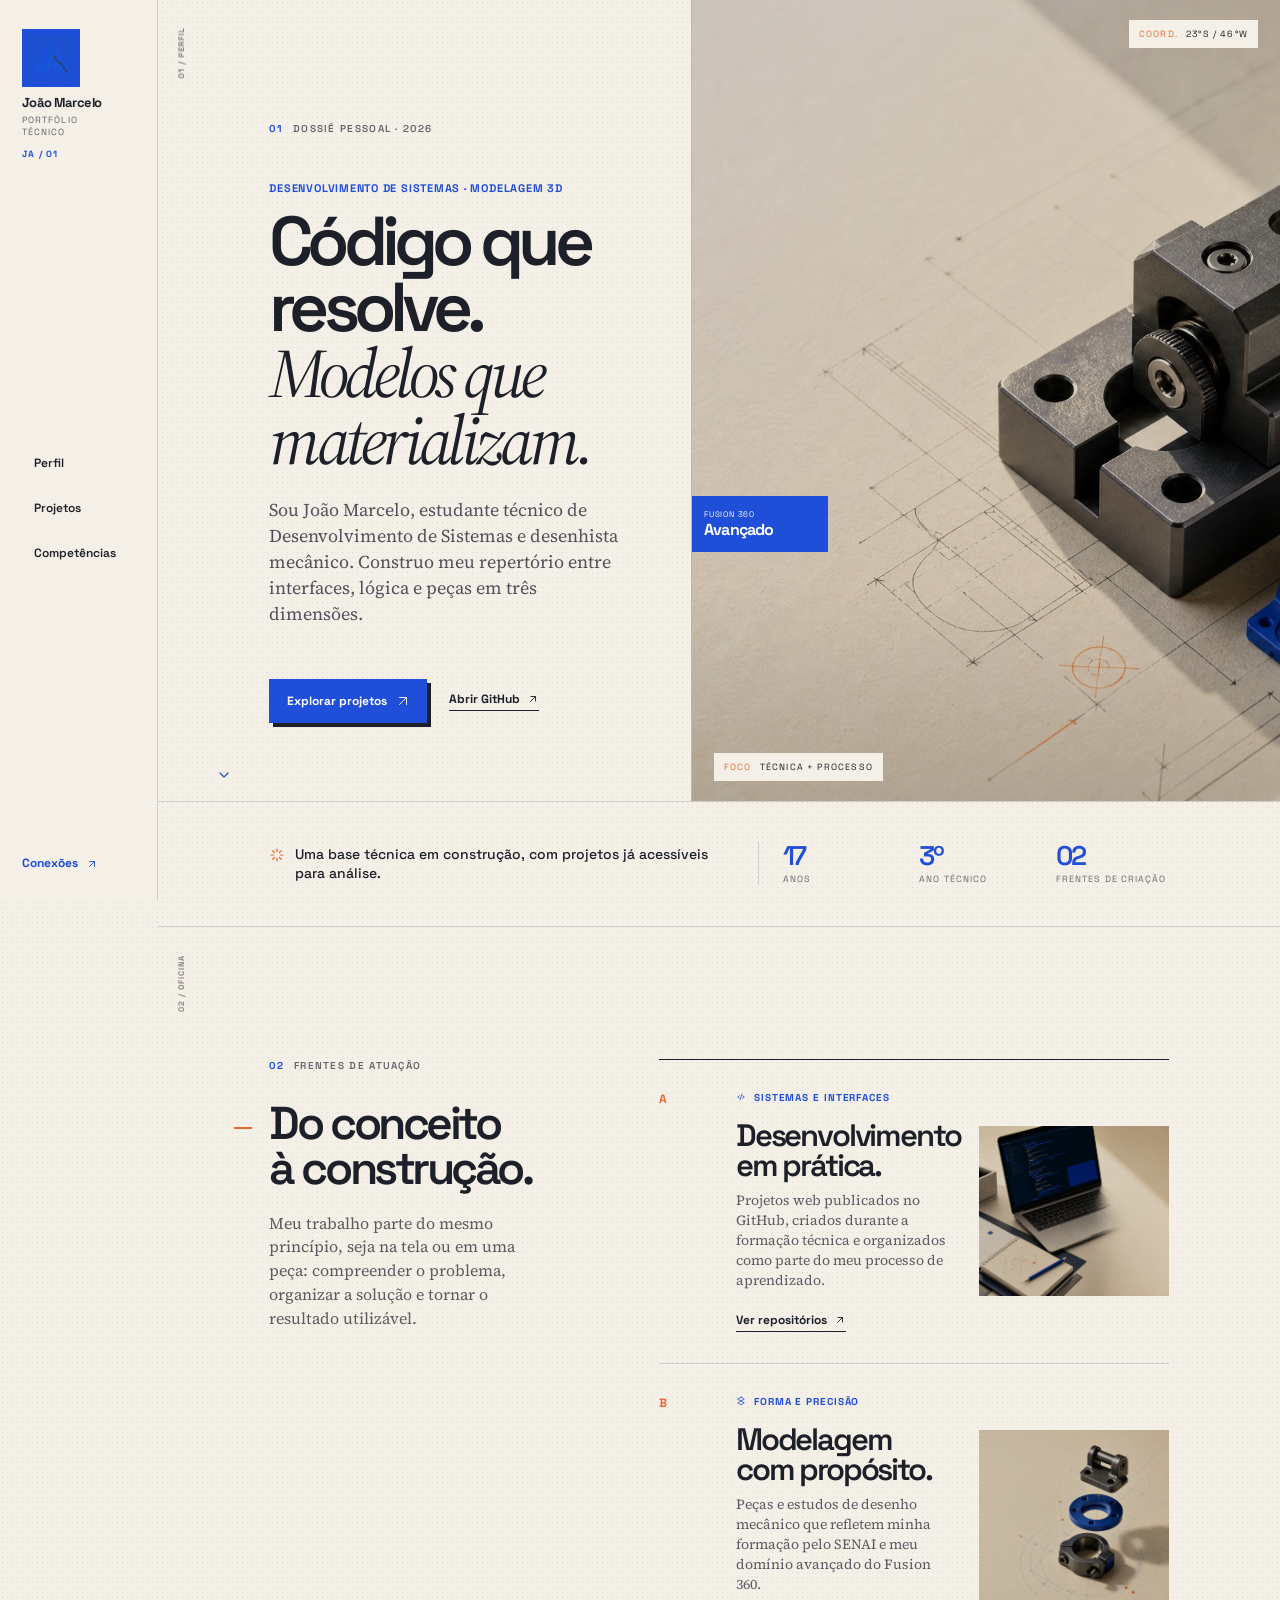
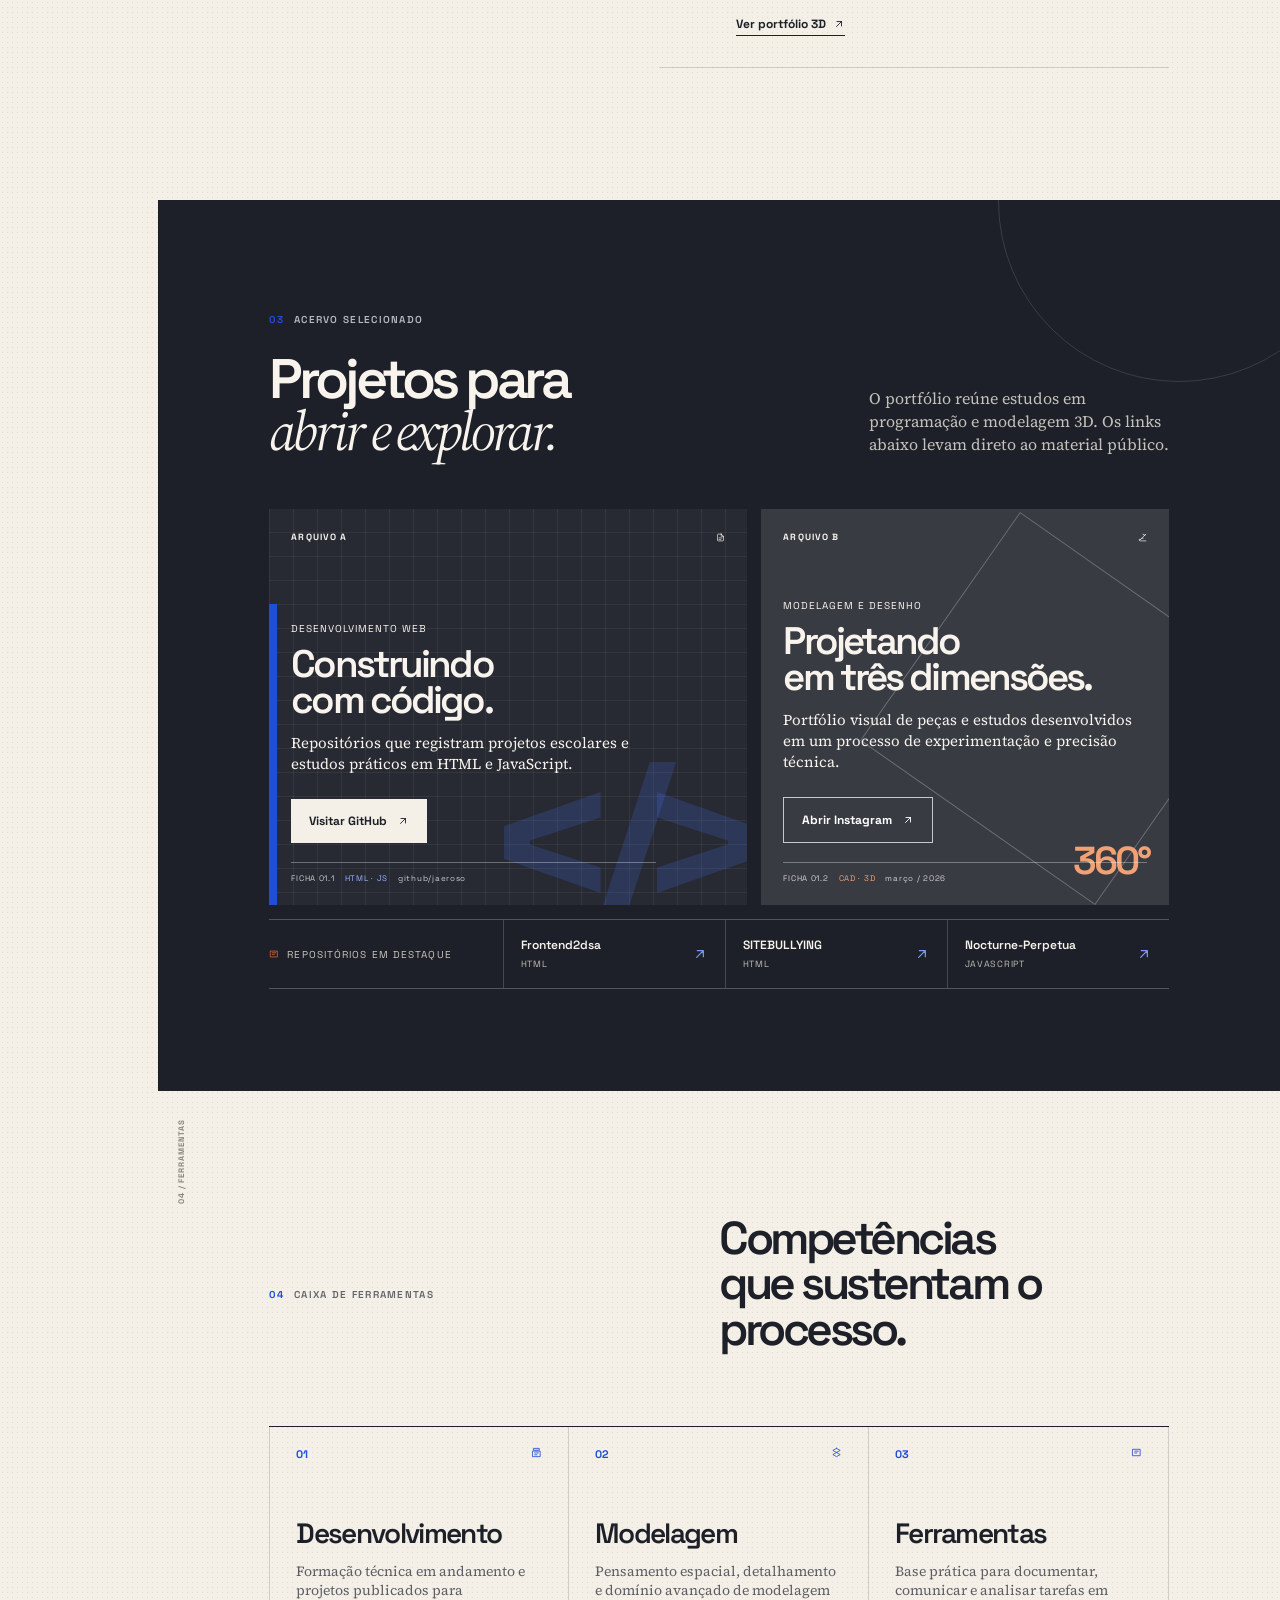
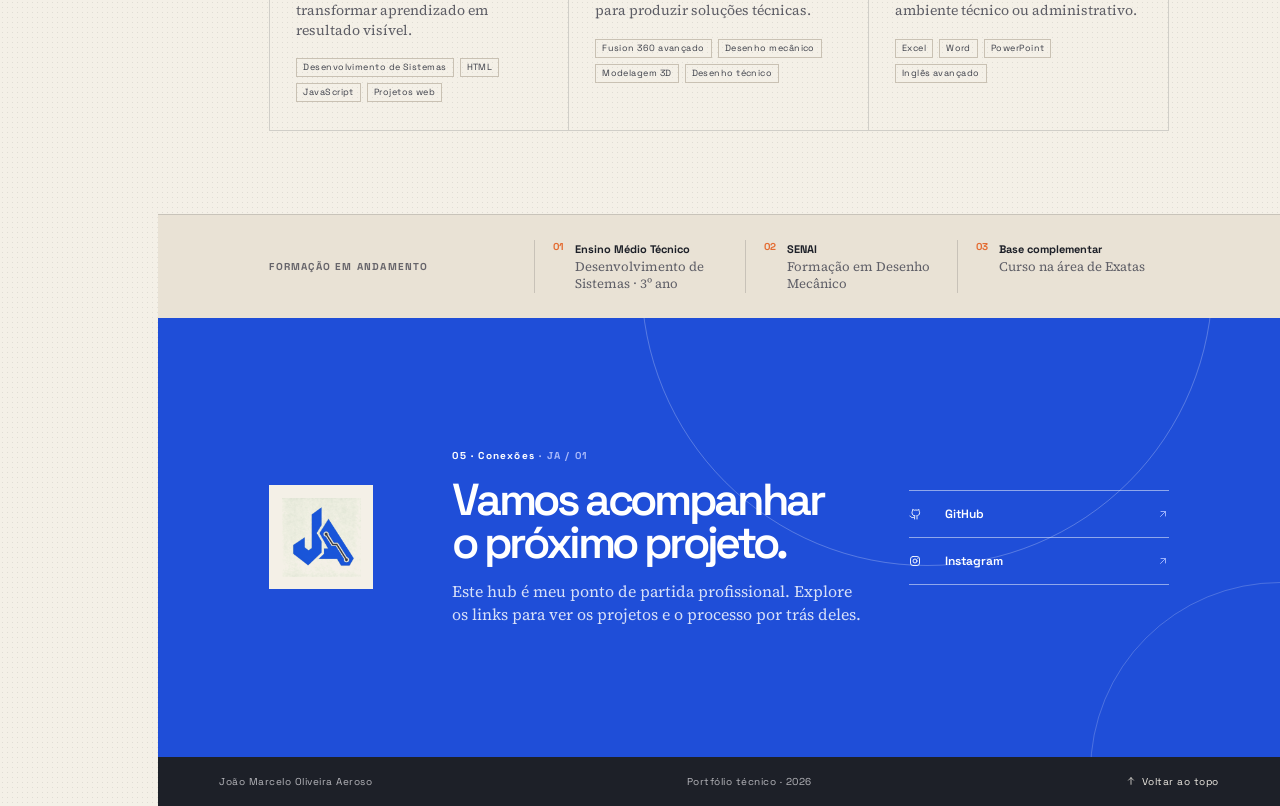
==== index.html @ e142dc4a "Add files via upload" ====
<!doctype html>
<html lang="pt-BR">
<head>
  <meta charset="UTF-8">
  <meta name="viewport" content="width=device-width, initial-scale=1.0">
  <meta name="description" content="Portfólio técnico de João Marcelo Oliveira Aeroso: Desenvolvimento de Sistemas, projetos web, modelagem 3D e desenho mecânico.">
  <link rel="icon" type="image/png" href="assets/joao-monogram.png">
  <link rel="stylesheet" href="styles.css">
  <title>João Marcelo | Portfólio Técnico</title>
</head>
<body>
<div class="portfolio-shell">
<header class="site-header">
  <a class="brand" href="#inicio" aria-label="Ir para o início">
    <span class="brand-mark-wrap"><img src="assets/joao-monogram.png" alt="Monograma geométrico JA" class="brand-mark"></span>
    <span class="brand-copy"><strong>João Marcelo</strong><small>Portfólio técnico</small></span>
    <i class="brand-code">JA / 01</i>
  </a>
  <nav class="main-nav" aria-label="Navegação principal">
    <a href="#perfil">Perfil</a><a href="#projetos">Projetos</a><a href="#competencias">Competências</a>
  </nav>
  <a class="header-link" href="#conexoes">Conexões <svg viewBox="0 0 24 24" aria-hidden="true"><path d="M7 7h10v10M17 7 7 17"/></svg></a>
</header>
<main>
<section class="hero" id="inicio" aria-labelledby="hero-title" data-sheet="01 / PERFIL">
  <div class="hero-copy">
    <div class="section-kicker"><span>01</span> Dossiê pessoal · 2026</div>
    <p class="eyebrow">Desenvolvimento de Sistemas · Modelagem 3D</p>
    <h1 id="hero-title">Código que resolve.<br><em>Modelos que materializam.</em></h1>
    <p class="hero-summary">Sou João Marcelo, estudante técnico de Desenvolvimento de Sistemas e desenhista mecânico. Construo meu repertório entre interfaces, lógica e peças em três dimensões.</p>
    <div class="hero-actions"><a class="button button-primary" href="#projetos">Explorar projetos <svg viewBox="0 0 24 24"><path d="M5 5h14v14M19 5 5 19"/></svg></a><a class="inline-link" href="https://github.com/jaeroso" target="_blank" rel="noreferrer">Abrir GitHub <svg viewBox="0 0 24 24"><path d="M7 17 17 7M8 7h9v9"/></svg></a></div>
  </div>
  <div class="hero-art" aria-label="Composição editorial de uma bancada de engenharia">
    <img src="assets/joao-hero-workbench.jpg" alt="Bancada com protótipos de engenharia e elementos de desenho técnico">
    <div class="art-meta art-meta-top"><span>Coord.</span> 23°S / 46°W</div><div class="art-meta art-meta-bottom"><span>foco</span> técnica + processo</div>
    <div class="hero-stamp"><span>FUSION 360</span><strong>Avançado</strong></div>
  </div>
  <a class="hero-scroll" href="#perfil" aria-label="Descer para o perfil"><svg viewBox="0 0 24 24"><path d="m6 9 6 6 6-6"/></svg></a>
</section>
<section class="status-strip" id="perfil" aria-label="Resumo de perfil">
  <div class="status-intro"><svg viewBox="0 0 24 24"><path d="M12 3v4m0 10v4M3 12h4m10 0h4M5.6 5.6l2.8 2.8m7.2 7.2 2.8 2.8m0-12.8-2.8 2.8m-7.2 7.2-2.8 2.8"/></svg><p>Uma base técnica em construção, com projetos já acessíveis para análise.</p></div>
  <dl class="status-stats"><div><dt>17</dt><dd>anos</dd></div><div><dt>3º</dt><dd>ano técnico</dd></div><div><dt>02</dt><dd>frentes de criação</dd></div></dl>
</section>
<section class="capabilities-section" aria-labelledby="capabilities-title" data-sheet="02 / OFICINA">
  <div class="section-aside"><div class="section-kicker"><span>02</span> Frentes de atuação</div><h2 id="capabilities-title">Do conceito<br>à construção.</h2><p>Meu trabalho parte do mesmo princípio, seja na tela ou em uma peça: compreender o problema, organizar a solução e tornar o resultado utilizável.</p></div>
  <div class="capability-list">
    <article class="capability-row capability-code"><div class="capability-index">A</div><div class="capability-copy"><span class="row-label"><svg viewBox="0 0 24 24"><path d="m8 9-4 3 4 3m8-6 4 3-4 3M14 5l-4 14"/></svg> Sistemas e interfaces</span><h3>Desenvolvimento<br>em prática.</h3><p>Projetos web publicados no GitHub, criados durante a formação técnica e organizados como parte do meu processo de aprendizado.</p><a class="inline-link" href="https://github.com/jaeroso" target="_blank" rel="noreferrer">Ver repositórios <svg viewBox="0 0 24 24"><path d="M7 17 17 7M8 7h9v9"/></svg></a></div><div class="capability-image image-code"><img src="assets/joao-code-editorial.jpg" alt="Notebook e notebook em uma mesa técnica representando desenvolvimento web"></div></article>
    <article class="capability-row capability-model"><div class="capability-index">B</div><div class="capability-copy"><span class="row-label"><svg viewBox="0 0 24 24"><path d="M12 3 20 7.5 12 12 4 7.5 12 3Zm0 9 8 4.5-8 4.5-8-4.5 8-4.5Z"/></svg> Forma e precisão</span><h3>Modelagem<br>com propósito.</h3><p>Peças e estudos de desenho mecânico que refletem minha formação pelo SENAI e meu domínio avançado do Fusion 360.</p><a class="inline-link" href="https://www.instagram.com/p/DWhuLLMDFs2/" target="_blank" rel="noreferrer">Ver portfólio 3D <svg viewBox="0 0 24 24"><path d="M7 17 17 7M8 7h9v9"/></svg></a></div><div class="capability-image image-model"><img src="assets/joao-modelagem-editorial.jpg" alt="Peças mecânicas em vista explodida sobre papel técnico"></div></article>
  </div>
</section>
<section class="project-section" id="projetos" aria-labelledby="projects-title" data-sheet="03 / ACERVO">
  <div class="project-heading"><div><div class="section-kicker inverse-kicker"><span>03</span> Acervo selecionado</div><h2 id="projects-title">Projetos para<br><em>abrir e explorar.</em></h2></div><p>O portfólio reúne estudos em programação e modelagem 3D. Os links abaixo levam direto ao material público.</p></div>
  <div class="project-feature-grid">
    <article class="featured-project featured-code"><div class="featured-topline"><span>ARQUIVO A</span><svg viewBox="0 0 24 24"><path d="M14 3H6a2 2 0 0 0-2 2v14a2 2 0 0 0 2 2h12a2 2 0 0 0 2-2V9l-6-6Zm0 0v6h6M8 13h8M8 17h5"/></svg></div><div class="featured-content"><p class="project-type">Desenvolvimento web</p><h3>Construindo<br>com código.</h3><p>Repositórios que registram projetos escolares e estudos práticos em HTML e JavaScript.</p><a class="button button-light" href="https://github.com/jaeroso" target="_blank" rel="noreferrer">Visitar GitHub <svg viewBox="0 0 24 24"><path d="M7 17 17 7M8 7h9v9"/></svg></a><div class="project-evidence"><span>FICHA 01.1</span><span>HTML · JS</span><span>github/jaeroso</span></div></div><div class="project-watermark">&lt;/&gt;</div></article>
    <article class="featured-project featured-model"><div class="featured-topline"><span>ARQUIVO B</span><svg viewBox="0 0 24 24"><path d="m3 21 18-18M7 21h14M3 17h4M10 14h4M17 7l-4-4M18 6l-3-3"/></svg></div><div class="featured-content"><p class="project-type">Modelagem e desenho</p><h3>Projetando<br>em três dimensões.</h3><p>Portfólio visual de peças e estudos desenvolvidos em um processo de experimentação e precisão técnica.</p><a class="button button-outline-light" href="https://www.instagram.com/p/DWhuLLMDFs2/" target="_blank" rel="noreferrer">Abrir Instagram <svg viewBox="0 0 24 24"><path d="M7 17 17 7M8 7h9v9"/></svg></a><div class="project-evidence"><span>FICHA 01.2</span><span>CAD · 3D</span><span>março / 2026</span></div></div><div class="model-corner-mark">360°</div></article>
  </div>
  <div class="repository-rack" aria-label="Repositórios em destaque"><div class="rack-title"><svg viewBox="0 0 24 24"><path d="M4 5h16v14H4zM8 9h8M8 13h5"/></svg><span>Repositórios em destaque</span></div>
    <a class="repository-link" href="https://github.com/jaeroso/Frontend2dsa" target="_blank" rel="noreferrer"><span>Frontend2dsa</span><small>HTML</small><svg viewBox="0 0 24 24"><path d="M7 17 17 7M8 7h9v9"/></svg></a>
    <a class="repository-link" href="https://github.com/jaeroso/SITEBULLYING" target="_blank" rel="noreferrer"><span>SITEBULLYING</span><small>HTML</small><svg viewBox="0 0 24 24"><path d="M7 17 17 7M8 7h9v9"/></svg></a>
    <a class="repository-link" href="https://github.com/jaeroso/Nocturne-Perpetua" target="_blank" rel="noreferrer"><span>Nocturne-Perpetua</span><small>JavaScript</small><svg viewBox="0 0 24 24"><path d="M7 17 17 7M8 7h9v9"/></svg></a>
  </div>
</section>
<section class="skills-section" id="competencias" aria-labelledby="skills-title" data-sheet="04 / FERRAMENTAS">
  <div class="skills-title-wrap"><div class="section-kicker"><span>04</span> Caixa de ferramentas</div><h2 id="skills-title">Competências<br>que sustentam o processo.</h2></div>
  <div class="skills-grid">
    <article class="skill-card"><div class="skill-card-top"><span>01</span><svg viewBox="0 0 24 24"><path d="M6 3h12v4H6zM4 9h16v12H4zM8 13h8M8 17h5"/></svg></div><h3>Desenvolvimento</h3><p>Formação técnica em andamento e projetos publicados para transformar aprendizado em resultado visível.</p><ul><li>Desenvolvimento de Sistemas</li><li>HTML</li><li>JavaScript</li><li>Projetos web</li></ul></article>
    <article class="skill-card"><div class="skill-card-top"><span>02</span><svg viewBox="0 0 24 24"><path d="M12 3 20 7.5 12 12 4 7.5 12 3Zm0 9 8 4.5-8 4.5-8-4.5 8-4.5Z"/></svg></div><h3>Modelagem</h3><p>Pensamento espacial, detalhamento e domínio avançado de modelagem para produzir soluções técnicas.</p><ul><li>Fusion 360 avançado</li><li>Desenho mecânico</li><li>Modelagem 3D</li><li>Desenho técnico</li></ul></article>
    <article class="skill-card"><div class="skill-card-top"><span>03</span><svg viewBox="0 0 24 24"><path d="M4 5h16v14H4zM8 9h8M8 13h5"/></svg></div><h3>Ferramentas</h3><p>Base prática para documentar, comunicar e analisar tarefas em ambiente técnico ou administrativo.</p><ul><li>Excel</li><li>Word</li><li>PowerPoint</li><li>Inglês avançado</li></ul></article>
  </div>
  <div class="formation-band"><div class="formation-label">Formação em andamento</div><div class="formation-item"><span>01</span><p><strong>Ensino Médio Técnico</strong><br>Desenvolvimento de Sistemas · 3º ano</p></div><div class="formation-item"><span>02</span><p><strong>SENAI</strong><br>Formação em Desenho Mecânico</p></div><div class="formation-item"><span>03</span><p><strong>Base complementar</strong><br>Curso na área de Exatas</p></div></div>
</section>
<section class="contact-section" id="conexoes" aria-labelledby="contact-title" data-sheet="05 / CONEXÕES">
  <div class="contact-mark"><img src="assets/joao-monogram.png" alt=""></div><div class="contact-copy"><p class="contact-kicker">05 · Conexões</p><h2 id="contact-title">Vamos acompanhar<br>o próximo projeto.</h2><p>Este hub é meu ponto de partida profissional. Explore os links para ver os projetos e o processo por trás deles.</p></div>
  <div class="contact-links"><a href="https://github.com/jaeroso" target="_blank" rel="noreferrer"><svg viewBox="0 0 24 24"><path d="M9 19c-5 1.5-5-2.5-7-3m14 6v-3.9a3.4 3.4 0 0 0-.9-2.6c3 0 6.1-1.5 6.1-6.2A4.8 4.8 0 0 0 20 6c.1-1.1.1-2.2-.1-3.2 0 0-1 0-3.3 1.6a11.4 11.4 0 0 0-6 0C8.3 2.8 7.3 2.8 7.3 2.8 7.1 3.8 7.1 4.9 7.2 6a4.8 4.8 0 0 0-1.2 3.3c0 4.7 3.1 6.2 6.1 6.2a3.4 3.4 0 0 0-.9 2.6V22"/></svg> GitHub <svg viewBox="0 0 24 24"><path d="M7 17 17 7M8 7h9v9"/></svg></a><a href="https://www.instagram.com/p/DWhuLLMDFs2/" target="_blank" rel="noreferrer"><svg viewBox="0 0 24 24"><rect x="3" y="3" width="18" height="18" rx="5"/><circle cx="12" cy="12" r="4"/><circle cx="17.5" cy="6.5" r="1" fill="currentColor" stroke="none"/></svg> Instagram <svg viewBox="0 0 24 24"><path d="M7 17 17 7M8 7h9v9"/></svg></a></div>
</section>
</main>
<footer class="site-footer"><span>João Marcelo Oliveira Aeroso</span><span>Portfólio técnico · 2026</span><a href="#inicio"><svg viewBox="0 0 24 24"><path d="M12 20V4m-6 6 6-6 6 6"/></svg> Voltar ao topo</a></footer>
</div>
<script src="script.js"></script>
</body>
</html>
---- styles.css ----
/**
 * Oficina Editorial — estilos globais do hub de João Marcelo.
 * Princípios: prancha editorial, papel quente, grafite e Azul de Projeto (#1F4ED8).
 */
@import url('https://fonts.googleapis.com/css2?family=Source+Serif+4:opsz,wght@8..60,400;8..60,500;8..60,600&family=Space+Grotesk:wght@400;500;600;700&display=swap');



:root {
  --ink: #1d2028;
  --paper: #f4f0e7;
  --paper-deep: #e9e2d5;
  --blue: #1f4ed8;
  --blue-dark: #14349a;
  --orange: #e46b31;
  --line: rgba(29, 32, 40, 0.16);
  --radius: 0;
  --ease-out: cubic-bezier(0.23, 1, 0.32, 1);
}

* { box-sizing: border-box; }
html { scroll-behavior: smooth; }
body {
  margin: 0;
  background-color: var(--paper);
  background-image: radial-gradient(rgba(29,32,40,.095) .65px, transparent .65px);
  background-size: 5px 5px;
  color: var(--ink);
  font-family: "Source Serif 4", Georgia, serif;
}
a { color: inherit; text-decoration: none; }
button, a { -webkit-tap-highlight-color: transparent; }

.portfolio-shell { overflow: hidden; }
.site-header {
  height: 86px; display: grid; grid-template-columns: 1fr auto 1fr; align-items: center;
  padding: 0 4.8vw; border-bottom: 1px solid var(--line); position: relative; z-index: 10;
  background: rgba(244, 240, 231, .91); backdrop-filter: blur(12px);
}
.brand, .main-nav, .header-link, .section-kicker, .eyebrow, .button, .inline-link, .status-strip, .row-label, .project-type, .featured-topline, .rack-title, .repository-link, .skill-card, .formation-label, .formation-item, .contact-kicker, .site-footer { font-family: "Space Grotesk", sans-serif; }
.brand { display: inline-flex; align-items: center; width: fit-content; gap: 11px; }
.brand-mark-wrap { height: 43px; width: 43px; display: grid; place-items: center; overflow: hidden; background: var(--blue); }
.brand-mark { width: 35px; height: 35px; object-fit: contain; }
.brand-copy { display: flex; flex-direction: column; line-height: 1.05; }
.brand-copy strong { font-size: 13px; letter-spacing: -.04em; }
.brand-copy small { font-size: 9px; margin-top: 4px; color: #61616a; text-transform: uppercase; letter-spacing: .12em; }
.brand-code { display: none; }
.main-nav { display: flex; gap: 28px; align-items: center; font-size: 12px; font-weight: 600; }
.main-nav a { position: relative; padding: 6px 0; }
.main-nav a::after { content: ""; position: absolute; height: 2px; width: 0; left: 0; bottom: 0; background: var(--blue); transition: width .2s var(--ease-out); }
.main-nav a:hover::after, .main-nav a:focus-visible::after { width: 100%; }
.header-link { justify-self: end; color: var(--blue); font-size: 12px; font-weight: 700; display: flex; gap: 8px; align-items: center; }

.hero { display: grid; grid-template-columns: minmax(0, .95fr) minmax(430px, 1.05fr); min-height: 690px; position: relative; border-bottom: 1px solid var(--line); }
.hero-copy { padding: clamp(64px, 9.5vw, 148px) 5vw 78px 8.7vw; display: flex; flex-direction: column; align-items: flex-start; }
.section-kicker { color: #64636a; font-size: 10px; letter-spacing: .13em; font-weight: 600; text-transform: uppercase; display: flex; gap: 10px; align-items: center; }
.section-kicker span { color: var(--blue); font-weight: 700; }
.eyebrow { margin: 46px 0 13px; color: var(--blue); font-size: 11px; font-weight: 700; letter-spacing: .07em; text-transform: uppercase; }
h1, h2, h3, p { margin-top: 0; }
.hero h1 { max-width: 690px; margin-bottom: 24px; color: var(--ink); font-family: "Space Grotesk", sans-serif; font-size: clamp(45px, 5.4vw, 84px); letter-spacing: -.085em; line-height: .96; font-weight: 600; }
.hero h1 em, .project-heading h2 em { font-family: "Source Serif 4", serif; font-weight: 400; letter-spacing: -.07em; }
.hero-summary { max-width: 480px; font-size: 18px; line-height: 1.45; color: #50515a; }
.hero-actions { display: flex; gap: 22px; align-items: center; margin-top: 33px; }
.button { display: inline-flex; align-items: center; justify-content: center; gap: 10px; padding: 14px 18px; font-size: 12px; font-weight: 700; transition: transform .18s var(--ease-out), background-color .18s var(--ease-out), color .18s var(--ease-out); }
.button:hover { transform: translate(3px, -3px); }
.button:active { transform: scale(.97); }
.button-primary { background: var(--blue); color: white; box-shadow: 4px 4px 0 var(--ink); }
.button-primary:hover { background: var(--blue-dark); }
.inline-link { font-size: 12px; font-weight: 700; color: var(--ink); display: inline-flex; gap: 7px; align-items: center; border-bottom: 1px solid var(--ink); padding-bottom: 3px; transition: color .18s var(--ease-out), border-color .18s var(--ease-out); }
.inline-link:hover { color: var(--blue); border-color: var(--blue); }
.hero-art { min-height: 100%; overflow: hidden; border-left: 1px solid var(--line); position: relative; background: #dbd4c8; }
.hero-art img { height: 100%; width: 100%; display: block; object-fit: cover; object-position: 57% center; mix-blend-mode: multiply; }
.hero-art::after { content: ""; position: absolute; inset: 0; background: linear-gradient(130deg, rgba(31,78,216,.06), transparent 53%), linear-gradient(0deg, rgba(29,32,40,.16), transparent 27%); pointer-events: none; }
.art-meta { position: absolute; z-index: 1; font-family: "Space Grotesk", sans-serif; font-size: 9px; letter-spacing: .13em; text-transform: uppercase; background: var(--paper); padding: 8px 10px; }
.art-meta span { color: var(--orange); margin-right: 5px; }.art-meta-top { top: 20px; right: 22px; }.art-meta-bottom { bottom: 20px; left: 22px; }
.hero-stamp { position: absolute; z-index: 2; left: -1px; top: 62%; width: 137px; padding: 13px 13px 12px; background: var(--blue); color: white; font-family: "Space Grotesk", sans-serif; }
.hero-stamp span { font-size: 8px; letter-spacing: .1em; display: block; }.hero-stamp strong { font-size: 16px; letter-spacing: -.05em; }
.hero-scroll { position: absolute; bottom: 18px; left: 4.5vw; display: grid; place-items: center; color: var(--blue); }

.status-strip { min-height: 125px; padding: 0 8.7vw; display: grid; grid-template-columns: 1.1fr 1fr; gap: 36px; align-items: center; border-bottom: 1px solid var(--line); }
.status-intro { display: flex; max-width: 540px; gap: 10px; align-items: flex-start; color: var(--ink); }.status-intro svg { color: var(--orange); flex: 0 0 auto; margin-top: 2px; }.status-intro p { margin: 0; font-size: 14px; line-height: 1.35; font-weight: 500; }
.status-stats { display: grid; grid-template-columns: repeat(3, 1fr); border-left: 1px solid var(--line); }.status-stats div { padding-left: 24px; }.status-stats dt { font-family: "Space Grotesk", sans-serif; color: var(--blue); font-size: 27px; line-height: 1; letter-spacing: -.08em; font-weight: 600; }.status-stats dd { color: #6a6870; margin: 4px 0 0; text-transform: uppercase; font-size: 9px; letter-spacing: .12em; }

.capabilities-section { padding: 132px 8.7vw; display: grid; grid-template-columns: minmax(240px, .7fr) minmax(0, 1.3fr); gap: clamp(48px, 9vw, 150px); }
.section-aside { position: relative; }.section-aside::before { content: ""; position: absolute; top: 68px; left: -35px; width: 18px; height: 2px; background: var(--orange); }.section-aside h2, .skills-title-wrap h2 { font-family: "Space Grotesk", sans-serif; font-size: clamp(37px, 3.6vw, 57px); font-weight: 600; line-height: .98; letter-spacing: -.075em; margin: 29px 0 21px; }.section-aside > p { max-width: 295px; line-height: 1.48; font-size: 16px; color: #5c5b61; }
.capability-list { border-top: 1px solid var(--ink); }.capability-row { display: grid; grid-template-columns: 55px minmax(210px, 1fr) minmax(190px, .78fr); gap: 22px; align-items: center; padding: 31px 0; border-bottom: 1px solid var(--line); position: relative; }.capability-row::before { content: ""; width: 0; height: 100%; background: rgba(31,78,216,.045); position: absolute; inset: 0 auto 0 0; transition: width .35s var(--ease-out); }.capability-row:hover::before { width: 100%; }.capability-row > * { position: relative; }.capability-index { align-self: start; color: var(--orange); font-family: "Space Grotesk", sans-serif; font-size: 12px; font-weight: 700; }.row-label { color: var(--blue); font-size: 10px; text-transform: uppercase; letter-spacing: .09em; display: flex; align-items: center; gap: 8px; font-weight: 700; }.capability-copy h3 { margin: 16px 0 11px; font-family: "Space Grotesk", sans-serif; font-size: 31px; font-weight: 600; line-height: .98; letter-spacing: -.07em; }.capability-copy p { max-width: 345px; margin-bottom: 16px; color: #5b5b63; font-size: 14px; line-height: 1.42; }.capability-image { height: 170px; overflow: hidden; background: #dad3c5; }.capability-image img { width: 100%; height: 100%; object-fit: cover; transition: transform .5s var(--ease-out); mix-blend-mode: multiply; }.capability-row:hover .capability-image img { transform: scale(1.05); }.image-code img { object-position: left center; }.image-model img { object-position: center; }

.project-section { background: var(--ink); color: #f8f4ed; padding: 113px 8.7vw 102px; position: relative; }.project-section::before { content: ""; position: absolute; width: 360px; height: 360px; top: -180px; right: -80px; border: 1px solid rgba(255,255,255,.13); border-radius: 50%; }.project-heading { display: grid; grid-template-columns: 1fr 300px; gap: 30px; align-items: end; margin-bottom: 53px; position: relative; }.inverse-kicker { color: #b8bac1; }.project-heading h2 { font-family: "Space Grotesk", sans-serif; font-weight: 600; font-size: clamp(40px, 4.35vw, 68px); line-height: .93; letter-spacing: -.08em; margin: 27px 0 0; }.project-heading > p { margin: 0; color: #c4c1bb; line-height: 1.45; font-size: 16px; }
.project-feature-grid { display: grid; grid-template-columns: 1.08fr .92fr; gap: 14px; }.featured-project { min-height: 396px; position: relative; padding: 22px; overflow: hidden; display: flex; flex-direction: column; justify-content: space-between; }.featured-code { background: var(--blue); }.featured-model { background: #393b43; }.featured-topline { display: flex; justify-content: space-between; align-items: center; font-size: 9px; letter-spacing: .12em; font-weight: 700; }.featured-content { position: relative; z-index: 2; max-width: 365px; }.project-type { font-family: "Space Grotesk", sans-serif; font-size: 10px; letter-spacing: .1em; text-transform: uppercase; margin-bottom: 11px; }.featured-content h3 { font-family: "Space Grotesk", sans-serif; font-size: clamp(34px, 3vw, 49px); line-height: .93; font-weight: 600; letter-spacing: -.075em; margin-bottom: 15px; }.featured-content > p:not(.project-type) { max-width: 350px; font-size: 15px; line-height: 1.4; margin-bottom: 25px; }.button-light { background: var(--paper); color: var(--ink); }.button-outline-light { color: white; border: 1px solid rgba(255,255,255,.72); }.button-outline-light:hover { background: white; color: var(--ink); }.project-watermark { position: absolute; right: 10px; bottom: -54px; font-family: "Space Grotesk", sans-serif; font-weight: 600; font-size: 230px; letter-spacing: -.17em; color: rgba(255,255,255,.12); line-height: 1; }.featured-model::after { content: ""; position: absolute; right: -8%; top: 15%; width: 70%; height: 70%; border: 1px solid rgba(255,255,255,.25); transform: rotate(35deg); }.model-corner-mark { z-index: 1; position: absolute; right: 20px; bottom: 20px; color: #f2a174; font-family: "Space Grotesk", sans-serif; font-weight: 600; font-size: 39px; letter-spacing: -.08em; }
.repository-rack { margin-top: 14px; display: grid; grid-template-columns: 1.05fr repeat(3, 1fr); border-top: 1px solid rgba(255,255,255,.23); border-bottom: 1px solid rgba(255,255,255,.23); }.rack-title { padding: 20px 18px 20px 0; display: flex; gap: 8px; align-items: center; color: #cac6bd; font-size: 10px; letter-spacing: .11em; text-transform: uppercase; }.rack-title svg { color: var(--orange); }.repository-link { min-height: 68px; display: grid; grid-template-columns: 1fr auto; grid-template-rows: auto auto; gap: 3px 7px; padding: 17px; border-left: 1px solid rgba(255,255,255,.18); transition: background .2s var(--ease-out); }.repository-link:hover { background: rgba(255,255,255,.07); }.repository-link span { font-size: 12px; font-weight: 600; }.repository-link small { color: #bebbb4; font-size: 9px; letter-spacing: .08em; text-transform: uppercase; }.repository-link svg { grid-column: 2; grid-row: 1 / span 2; align-self: center; color: #7f9af0; }

.skills-section { padding: 125px 8.7vw 0; }.skills-title-wrap { display: grid; grid-template-columns: 1fr 1fr; }.skills-title-wrap h2 { grid-column: 2; margin-top: 0; }.skills-grid { margin-top: 53px; display: grid; grid-template-columns: repeat(3, 1fr); border-top: 1px solid var(--ink); }.skill-card { min-height: 303px; padding: 20px 26px 28px; border-right: 1px solid var(--line); border-bottom: 1px solid var(--line); }.skill-card:first-child { border-left: 1px solid var(--line); }.skill-card-top { display: flex; justify-content: space-between; color: var(--blue); font-size: 11px; font-weight: 700; }.skill-card h3 { font-family: "Space Grotesk", sans-serif; letter-spacing: -.06em; font-weight: 600; font-size: 28px; margin: 54px 0 11px; }.skill-card p { font-family: "Source Serif 4", serif; color: #5d5d65; font-size: 14px; line-height: 1.4; margin-bottom: 18px; }.skill-card ul { padding: 0; margin: 0; list-style: none; display: flex; gap: 6px; flex-wrap: wrap; }.skill-card li { border: 1px solid #c9c1b3; padding: 4px 6px; font-size: 9px; line-height: 1; letter-spacing: .05em; color: #3c3f49; }
.formation-band { margin: 83px -8.7vw 0; padding: 25px 8.7vw; display: grid; grid-template-columns: 1.25fr repeat(3, 1fr); background: var(--paper-deep); border-top: 1px solid var(--line); }.formation-label { align-self: center; color: #66646a; font-size: 10px; letter-spacing: .12em; text-transform: uppercase; font-weight: 700; }.formation-item { display: flex; gap: 11px; padding: 0 18px; border-left: 1px solid var(--line); }.formation-item span { color: var(--orange); font-size: 10px; font-weight: 700; }.formation-item p { margin: 0; color: #606068; font-family: "Source Serif 4", serif; font-size: 13px; line-height: 1.35; }.formation-item strong { color: var(--ink); font-family: "Space Grotesk", sans-serif; font-size: 11px; }

.contact-section { min-height: 439px; padding: 86px 8.7vw; background: var(--blue); color: white; display: grid; grid-template-columns: 142px 1fr 260px; gap: 41px; align-items: center; position: relative; overflow: hidden; }.contact-section::before { content: ""; position: absolute; height: 570px; width: 570px; top: -324px; right: 6%; border: 1px solid rgba(255,255,255,.25); border-radius: 50%; }.contact-section::after { content: ""; position: absolute; height: 378px; width: 378px; right: -190px; bottom: -205px; border: 1px solid rgba(255,255,255,.2); border-radius: 50%; }.contact-mark { height: 104px; width: 104px; background: var(--paper); display: grid; place-items: center; position: relative; z-index: 1; }.contact-mark img { height: 79px; width: 79px; object-fit: contain; }.contact-copy, .contact-links { position: relative; z-index: 1; }.contact-kicker { font-family: "Space Grotesk", sans-serif; margin-bottom: 17px; font-size: 10px; font-weight: 700; letter-spacing: .12em; }.contact-copy h2 { margin-bottom: 16px; font-family: "Space Grotesk", sans-serif; font-size: clamp(34px, 3.5vw, 52px); font-weight: 600; letter-spacing: -.075em; line-height: .95; }.contact-copy > p:last-child { max-width: 490px; margin-bottom: 0; color: rgba(255,255,255,.82); font-size: 16px; line-height: 1.42; }.contact-links { display: flex; flex-direction: column; border-top: 1px solid rgba(255,255,255,.5); }.contact-links a { padding: 15px 0; border-bottom: 1px solid rgba(255,255,255,.5); display: grid; grid-template-columns: 28px 1fr auto; align-items: center; gap: 8px; font-family: "Space Grotesk", sans-serif; font-size: 12px; font-weight: 600; transition: transform .2s var(--ease-out); }.contact-links a:hover { transform: translateX(5px); }.contact-links a svg:last-child { color: #a9bbff; }
.site-footer { padding: 18px 4.8vw; background: var(--ink); color: #b7b7bc; display: flex; justify-content: space-between; font-size: 10px; letter-spacing: .05em; }.site-footer a { display: flex; align-items: center; gap: 6px; color: #f2eee6; }

/* Fichas de arquivo: o azul é tinta de referência, não uma superfície dominante. */
.featured-code { background: #272a32; background-image: linear-gradient(90deg, rgba(255,255,255,.055) 1px, transparent 1px), linear-gradient(0deg, rgba(255,255,255,.055) 1px, transparent 1px); background-size: 24px 24px; }
.featured-code::before { content: ""; position: absolute; width: 8px; height: 76%; left: 0; bottom: 0; background: var(--blue); }
.project-evidence { display: flex; gap: 10px; flex-wrap: wrap; margin-top: 19px; padding-top: 10px; border-top: 1px solid rgba(255,255,255,.32); font-family: "Space Grotesk", sans-serif; font-size: 8px; letter-spacing: .09em; color: rgba(255,255,255,.77); }
.featured-code .project-evidence span:nth-child(2) { color: #98b4ff; }.featured-model .project-evidence span:nth-child(2) { color: #f1a174; }
.project-watermark { color: rgba(73,119,255,.19); }

@media (prefers-reduced-motion: no-preference) {
  .hero-copy, .hero-art, .status-strip, .capabilities-section, .project-section, .skills-section, .contact-section { animation: reveal .68s var(--ease-out) both; }
  .hero-art { animation-delay: .08s; }.status-strip { animation-delay: .13s; }
  @keyframes reveal { from { opacity: 0; transform: translateY(16px); } to { opacity: 1; transform: translateY(0); } }
}

@media (max-width: 940px) {
  .site-header { padding: 0 5vw; }.main-nav { gap: 17px; }.hero { grid-template-columns: 1fr; }.hero-copy { padding: 79px 9vw 55px; }.hero-art { min-height: 440px; border-left: none; border-top: 1px solid var(--line); }.hero-art img { max-height: 510px; object-position: 65% center; }.hero-stamp { left: 0; top: auto; bottom: 47px; }.hero-scroll { display: none; }.status-strip { padding: 26px 9vw; grid-template-columns: 1fr; }.status-stats { border-left: none; border-top: 1px solid var(--line); padding-top: 20px; }.status-stats div { padding-left: 0; }.capabilities-section { padding: 95px 9vw; grid-template-columns: 1fr; gap: 49px; }.section-aside > p { max-width: 520px; }.project-section, .skills-section { padding-left: 9vw; padding-right: 9vw; }.formation-band { margin-left: -9vw; margin-right: -9vw; padding-left: 9vw; padding-right: 9vw; grid-template-columns: 1fr 1fr; gap: 25px 0; }.formation-label { grid-column: 1 / -1; }.contact-section { padding: 69px 9vw; grid-template-columns: 100px 1fr; }.contact-links { grid-column: 2; }.site-footer { padding: 18px 5vw; }
}
@media (max-width: 660px) {
  .site-header { height: 72px; grid-template-columns: 1fr auto; }.main-nav { display: none; }.brand-mark-wrap { width: 38px; height: 38px; }.brand-mark { height: 31px; width: 31px; }.header-link { font-size: 11px; }.hero { min-height: auto; }.hero-copy { padding: 59px 7vw 48px; }.eyebrow { margin-top: 35px; }.hero h1 { font-size: clamp(43px, 13vw, 62px); }.hero-summary { font-size: 16px; }.hero-actions { flex-wrap: wrap; gap: 20px; margin-top: 25px; }.hero-art { min-height: 310px; }.art-meta-top { top: 13px; right: 13px; }.art-meta-bottom { bottom: 13px; left: 13px; }.status-strip { padding: 23px 7vw; }.status-stats { gap: 10px; }.status-stats dt { font-size: 23px; }.capabilities-section { padding: 79px 7vw; }.section-aside::before { left: 0; top: 72px; }.capability-row { grid-template-columns: 27px 1fr; gap: 14px; padding: 27px 0; }.capability-image { grid-column: 2; height: 190px; }.capability-copy h3 { font-size: 28px; }.project-section { padding: 76px 7vw; }.project-heading { grid-template-columns: 1fr; margin-bottom: 34px; }.project-heading > p { max-width: 390px; }.project-feature-grid { grid-template-columns: 1fr; }.featured-project { min-height: 340px; }.repository-rack { grid-template-columns: 1fr; }.rack-title { padding: 16px 0; }.repository-link { border-left: none; border-top: 1px solid rgba(255,255,255,.18); }.skills-section { padding: 78px 7vw 0; }.skills-title-wrap { grid-template-columns: 1fr; }.skills-title-wrap h2 { grid-column: 1; margin-top: 28px; }.skills-grid { grid-template-columns: 1fr; margin-top: 33px; }.skill-card, .skill-card:first-child { min-height: auto; padding: 19px 19px 25px; border-left: 1px solid var(--line); }.skill-card h3 { margin-top: 28px; }.formation-band { margin-left: -7vw; margin-right: -7vw; padding: 25px 7vw; grid-template-columns: 1fr; gap: 20px; }.formation-item { padding: 0; border-left: none; }.contact-section { padding: 68px 7vw; grid-template-columns: 1fr; gap: 28px; }.contact-mark { width: 77px; height: 77px; }.contact-mark img { width: 59px; height: 59px; }.contact-links { grid-column: 1; }.site-footer { padding: 16px 7vw; display: grid; gap: 8px; }.site-footer span:nth-child(2) { display: none; }
}

@media (min-width: 1101px) {
  .portfolio-shell { padding-left: 158px; }
  .site-header { position: fixed; inset: 0 auto 0 0; width: 158px; height: 100vh; padding: 29px 22px; grid-template-columns: 1fr; grid-template-rows: auto 1fr auto; align-items: start; border-right: 1px solid var(--line); border-bottom: none; }
  .brand { align-items: flex-start; flex-direction: column; gap: 9px; }
  .brand-mark-wrap { width: 58px; height: 58px; }.brand-mark { width: 47px; height: 47px; }
  .brand-copy { gap: 0; }.brand-copy strong { font-size: 13px; }.brand-copy small { max-width: 90px; line-height: 1.35; }
  .brand-code { display: block; margin: 1px 0 0; color: var(--blue); font-family: "Space Grotesk", sans-serif; font-size: 9px; font-style: normal; font-weight: 700; letter-spacing: .13em; }
  .main-nav { align-self: center; justify-self: start; flex-direction: column; align-items: flex-start; gap: 17px; }.main-nav a { padding-left: 12px; }.main-nav a::after { width: 3px; height: 0; left: 0; top: 5px; bottom: auto; }.main-nav a:hover::after, .main-nav a:focus-visible::after { width: 3px; height: 14px; }
  .header-link { justify-self: start; align-self: end; line-height: 1.25; max-width: 80px; }
  section[data-sheet] { position: relative; }
  .hero::before, .capabilities-section::after, .skills-section::before { content: attr(data-sheet); position: absolute; left: 18px; top: 28px; color: #7a787b; font-family: "Space Grotesk", sans-serif; font-size: 8px; font-weight: 700; letter-spacing: .12em; writing-mode: vertical-rl; transform: rotate(180deg); }
  .hero::before { z-index: 3; }.capabilities-section::after, .skills-section::before { color: #88847d; }
  .project-heading::after { content: attr(data-sheet); position: absolute; right: -42px; top: 0; color: rgba(255,255,255,.43); font-family: "Space Grotesk", sans-serif; font-size: 8px; font-weight: 700; letter-spacing: .12em; writing-mode: vertical-rl; transform: rotate(180deg); }
  .contact-section .contact-kicker::after { content: " · JA / 01"; color: #aabafa; }
}

svg { width: 1em; height: 1em; fill: none; stroke: currentColor; stroke-width: 1.8; stroke-linecap: round; stroke-linejoin: round; flex: 0 0 auto; }
.main-nav a.is-active { color: var(--blue); }
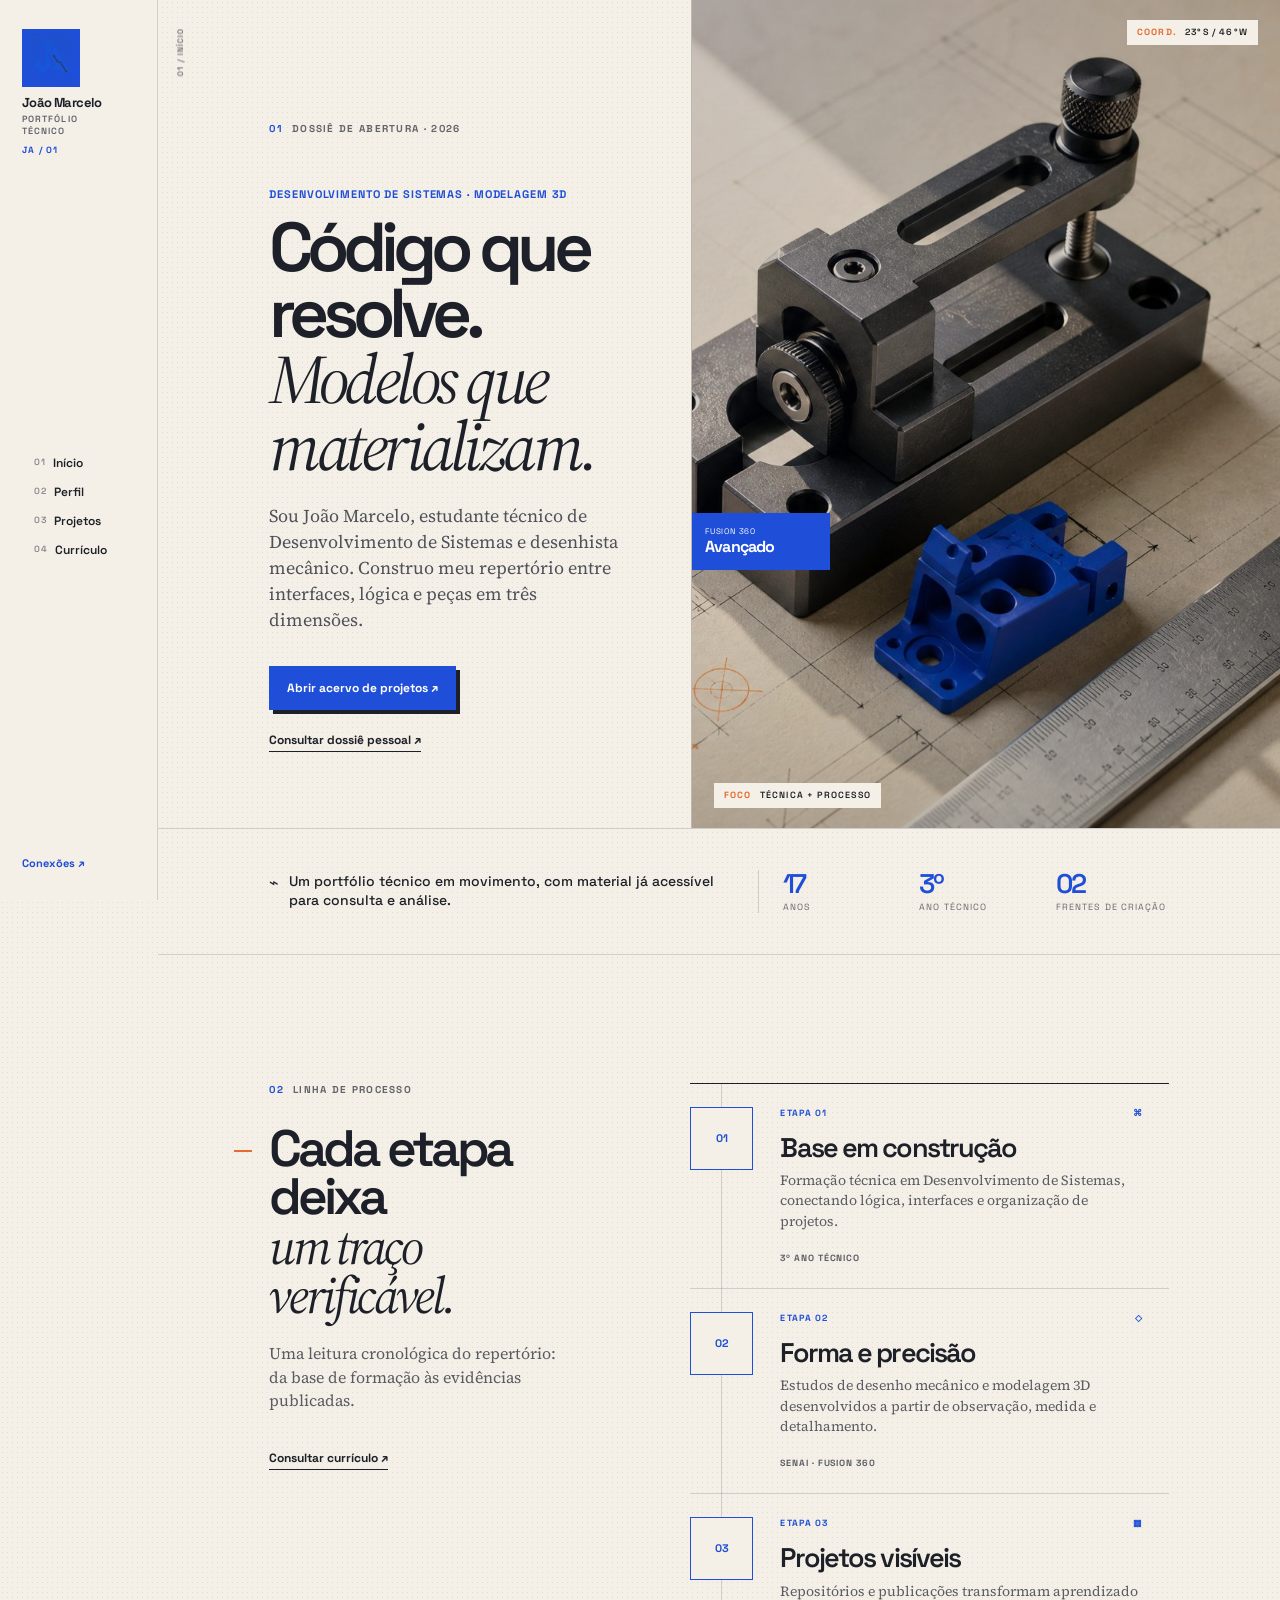
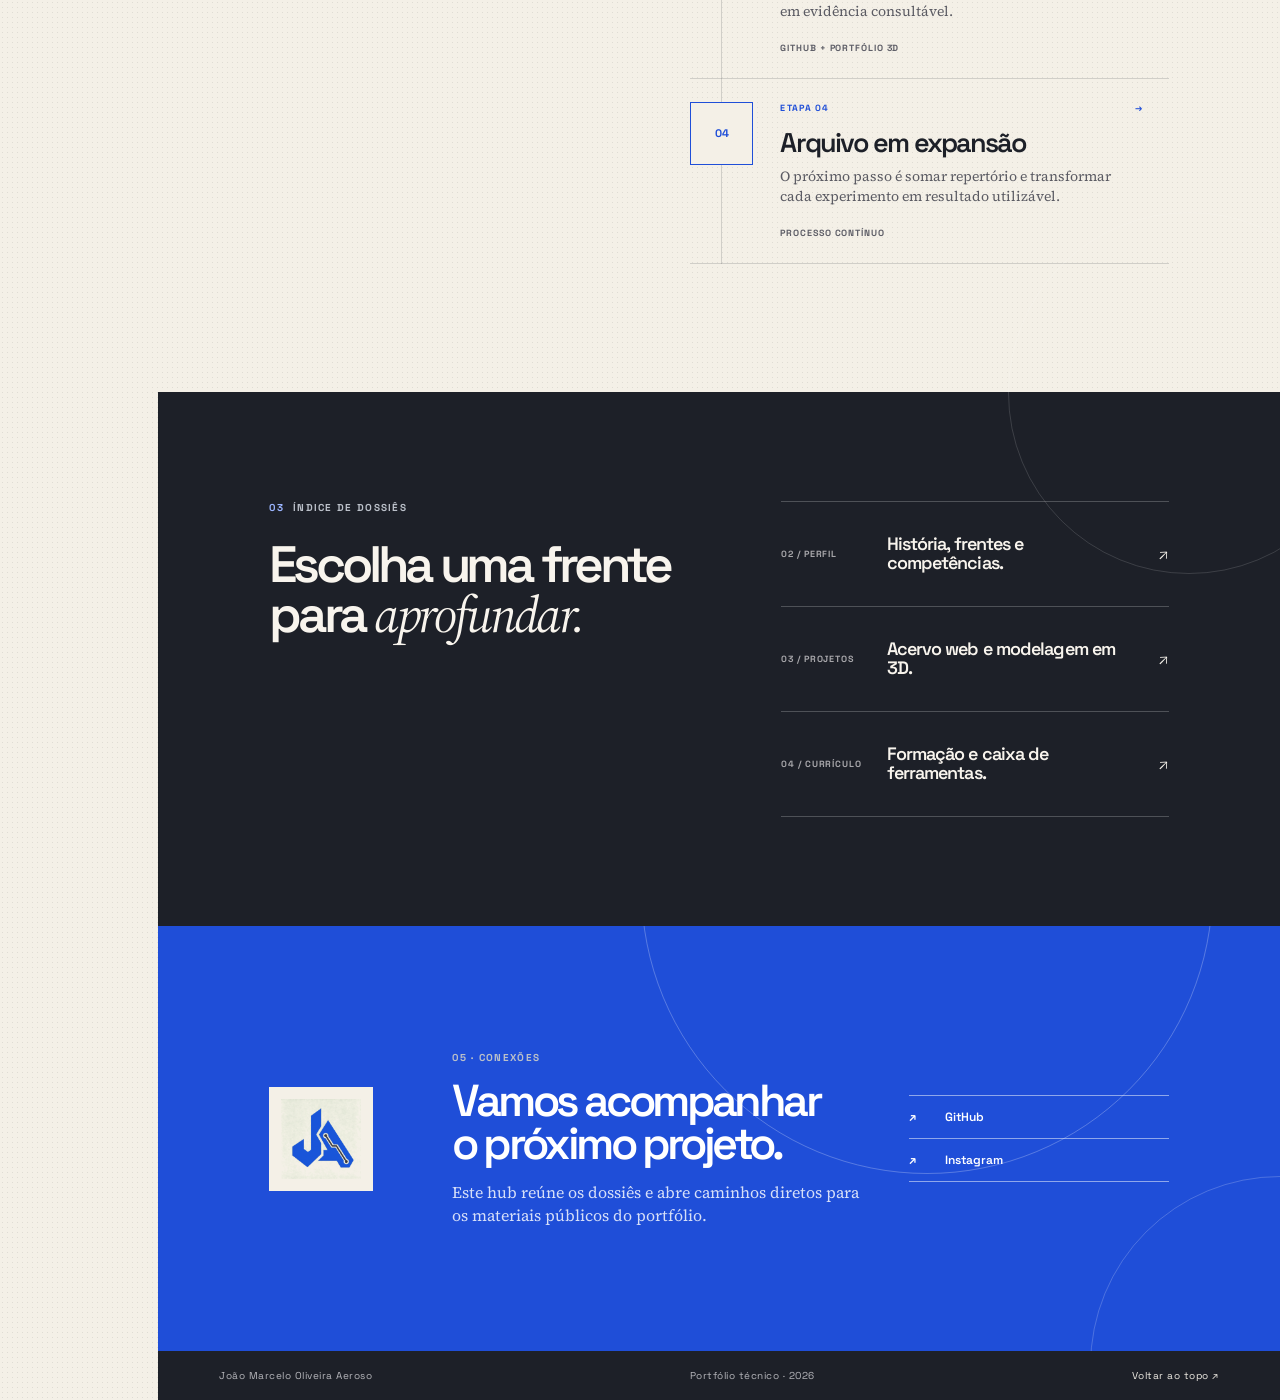
==== commit dbc79afa: "Add files via upload" ====
--- a/index.html
+++ b/index.html
@@ -1,81 +1,4 @@
-<!doctype html>
-<html lang="pt-BR">
-<head>
-  <meta charset="UTF-8">
-  <meta name="viewport" content="width=device-width, initial-scale=1.0">
-  <meta name="description" content="Portfólio técnico de João Marcelo Oliveira Aeroso: Desenvolvimento de Sistemas, projetos web, modelagem 3D e desenho mecânico.">
-  <link rel="icon" type="image/png" href="assets/joao-monogram.png">
-  <link rel="stylesheet" href="styles.css">
-  <title>João Marcelo | Portfólio Técnico</title>
-</head>
-<body>
-<div class="portfolio-shell">
-<header class="site-header">
-  <a class="brand" href="#inicio" aria-label="Ir para o início">
-    <span class="brand-mark-wrap"><img src="assets/joao-monogram.png" alt="Monograma geométrico JA" class="brand-mark"></span>
-    <span class="brand-copy"><strong>João Marcelo</strong><small>Portfólio técnico</small></span>
-    <i class="brand-code">JA / 01</i>
-  </a>
-  <nav class="main-nav" aria-label="Navegação principal">
-    <a href="#perfil">Perfil</a><a href="#projetos">Projetos</a><a href="#competencias">Competências</a>
-  </nav>
-  <a class="header-link" href="#conexoes">Conexões <svg viewBox="0 0 24 24" aria-hidden="true"><path d="M7 7h10v10M17 7 7 17"/></svg></a>
-</header>
-<main>
-<section class="hero" id="inicio" aria-labelledby="hero-title" data-sheet="01 / PERFIL">
-  <div class="hero-copy">
-    <div class="section-kicker"><span>01</span> Dossiê pessoal · 2026</div>
-    <p class="eyebrow">Desenvolvimento de Sistemas · Modelagem 3D</p>
-    <h1 id="hero-title">Código que resolve.<br><em>Modelos que materializam.</em></h1>
-    <p class="hero-summary">Sou João Marcelo, estudante técnico de Desenvolvimento de Sistemas e desenhista mecânico. Construo meu repertório entre interfaces, lógica e peças em três dimensões.</p>
-    <div class="hero-actions"><a class="button button-primary" href="#projetos">Explorar projetos <svg viewBox="0 0 24 24"><path d="M5 5h14v14M19 5 5 19"/></svg></a><a class="inline-link" href="https://github.com/jaeroso" target="_blank" rel="noreferrer">Abrir GitHub <svg viewBox="0 0 24 24"><path d="M7 17 17 7M8 7h9v9"/></svg></a></div>
-  </div>
-  <div class="hero-art" aria-label="Composição editorial de uma bancada de engenharia">
-    <img src="assets/joao-hero-workbench.jpg" alt="Bancada com protótipos de engenharia e elementos de desenho técnico">
-    <div class="art-meta art-meta-top"><span>Coord.</span> 23°S / 46°W</div><div class="art-meta art-meta-bottom"><span>foco</span> técnica + processo</div>
-    <div class="hero-stamp"><span>FUSION 360</span><strong>Avançado</strong></div>
-  </div>
-  <a class="hero-scroll" href="#perfil" aria-label="Descer para o perfil"><svg viewBox="0 0 24 24"><path d="m6 9 6 6 6-6"/></svg></a>
-</section>
-<section class="status-strip" id="perfil" aria-label="Resumo de perfil">
-  <div class="status-intro"><svg viewBox="0 0 24 24"><path d="M12 3v4m0 10v4M3 12h4m10 0h4M5.6 5.6l2.8 2.8m7.2 7.2 2.8 2.8m0-12.8-2.8 2.8m-7.2 7.2-2.8 2.8"/></svg><p>Uma base técnica em construção, com projetos já acessíveis para análise.</p></div>
-  <dl class="status-stats"><div><dt>17</dt><dd>anos</dd></div><div><dt>3º</dt><dd>ano técnico</dd></div><div><dt>02</dt><dd>frentes de criação</dd></div></dl>
-</section>
-<section class="capabilities-section" aria-labelledby="capabilities-title" data-sheet="02 / OFICINA">
-  <div class="section-aside"><div class="section-kicker"><span>02</span> Frentes de atuação</div><h2 id="capabilities-title">Do conceito<br>à construção.</h2><p>Meu trabalho parte do mesmo princípio, seja na tela ou em uma peça: compreender o problema, organizar a solução e tornar o resultado utilizável.</p></div>
-  <div class="capability-list">
-    <article class="capability-row capability-code"><div class="capability-index">A</div><div class="capability-copy"><span class="row-label"><svg viewBox="0 0 24 24"><path d="m8 9-4 3 4 3m8-6 4 3-4 3M14 5l-4 14"/></svg> Sistemas e interfaces</span><h3>Desenvolvimento<br>em prática.</h3><p>Projetos web publicados no GitHub, criados durante a formação técnica e organizados como parte do meu processo de aprendizado.</p><a class="inline-link" href="https://github.com/jaeroso" target="_blank" rel="noreferrer">Ver repositórios <svg viewBox="0 0 24 24"><path d="M7 17 17 7M8 7h9v9"/></svg></a></div><div class="capability-image image-code"><img src="assets/joao-code-editorial.jpg" alt="Notebook e notebook em uma mesa técnica representando desenvolvimento web"></div></article>
-    <article class="capability-row capability-model"><div class="capability-index">B</div><div class="capability-copy"><span class="row-label"><svg viewBox="0 0 24 24"><path d="M12 3 20 7.5 12 12 4 7.5 12 3Zm0 9 8 4.5-8 4.5-8-4.5 8-4.5Z"/></svg> Forma e precisão</span><h3>Modelagem<br>com propósito.</h3><p>Peças e estudos de desenho mecânico que refletem minha formação pelo SENAI e meu domínio avançado do Fusion 360.</p><a class="inline-link" href="https://www.instagram.com/p/DWhuLLMDFs2/" target="_blank" rel="noreferrer">Ver portfólio 3D <svg viewBox="0 0 24 24"><path d="M7 17 17 7M8 7h9v9"/></svg></a></div><div class="capability-image image-model"><img src="assets/joao-modelagem-editorial.jpg" alt="Peças mecânicas em vista explodida sobre papel técnico"></div></article>
-  </div>
-</section>
-<section class="project-section" id="projetos" aria-labelledby="projects-title" data-sheet="03 / ACERVO">
-  <div class="project-heading"><div><div class="section-kicker inverse-kicker"><span>03</span> Acervo selecionado</div><h2 id="projects-title">Projetos para<br><em>abrir e explorar.</em></h2></div><p>O portfólio reúne estudos em programação e modelagem 3D. Os links abaixo levam direto ao material público.</p></div>
-  <div class="project-feature-grid">
-    <article class="featured-project featured-code"><div class="featured-topline"><span>ARQUIVO A</span><svg viewBox="0 0 24 24"><path d="M14 3H6a2 2 0 0 0-2 2v14a2 2 0 0 0 2 2h12a2 2 0 0 0 2-2V9l-6-6Zm0 0v6h6M8 13h8M8 17h5"/></svg></div><div class="featured-content"><p class="project-type">Desenvolvimento web</p><h3>Construindo<br>com código.</h3><p>Repositórios que registram projetos escolares e estudos práticos em HTML e JavaScript.</p><a class="button button-light" href="https://github.com/jaeroso" target="_blank" rel="noreferrer">Visitar GitHub <svg viewBox="0 0 24 24"><path d="M7 17 17 7M8 7h9v9"/></svg></a><div class="project-evidence"><span>FICHA 01.1</span><span>HTML · JS</span><span>github/jaeroso</span></div></div><div class="project-watermark">&lt;/&gt;</div></article>
-    <article class="featured-project featured-model"><div class="featured-topline"><span>ARQUIVO B</span><svg viewBox="0 0 24 24"><path d="m3 21 18-18M7 21h14M3 17h4M10 14h4M17 7l-4-4M18 6l-3-3"/></svg></div><div class="featured-content"><p class="project-type">Modelagem e desenho</p><h3>Projetando<br>em três dimensões.</h3><p>Portfólio visual de peças e estudos desenvolvidos em um processo de experimentação e precisão técnica.</p><a class="button button-outline-light" href="https://www.instagram.com/p/DWhuLLMDFs2/" target="_blank" rel="noreferrer">Abrir Instagram <svg viewBox="0 0 24 24"><path d="M7 17 17 7M8 7h9v9"/></svg></a><div class="project-evidence"><span>FICHA 01.2</span><span>CAD · 3D</span><span>março / 2026</span></div></div><div class="model-corner-mark">360°</div></article>
-  </div>
-  <div class="repository-rack" aria-label="Repositórios em destaque"><div class="rack-title"><svg viewBox="0 0 24 24"><path d="M4 5h16v14H4zM8 9h8M8 13h5"/></svg><span>Repositórios em destaque</span></div>
-    <a class="repository-link" href="https://github.com/jaeroso/Frontend2dsa" target="_blank" rel="noreferrer"><span>Frontend2dsa</span><small>HTML</small><svg viewBox="0 0 24 24"><path d="M7 17 17 7M8 7h9v9"/></svg></a>
-    <a class="repository-link" href="https://github.com/jaeroso/SITEBULLYING" target="_blank" rel="noreferrer"><span>SITEBULLYING</span><small>HTML</small><svg viewBox="0 0 24 24"><path d="M7 17 17 7M8 7h9v9"/></svg></a>
-    <a class="repository-link" href="https://github.com/jaeroso/Nocturne-Perpetua" target="_blank" rel="noreferrer"><span>Nocturne-Perpetua</span><small>JavaScript</small><svg viewBox="0 0 24 24"><path d="M7 17 17 7M8 7h9v9"/></svg></a>
-  </div>
-</section>
-<section class="skills-section" id="competencias" aria-labelledby="skills-title" data-sheet="04 / FERRAMENTAS">
-  <div class="skills-title-wrap"><div class="section-kicker"><span>04</span> Caixa de ferramentas</div><h2 id="skills-title">Competências<br>que sustentam o processo.</h2></div>
-  <div class="skills-grid">
-    <article class="skill-card"><div class="skill-card-top"><span>01</span><svg viewBox="0 0 24 24"><path d="M6 3h12v4H6zM4 9h16v12H4zM8 13h8M8 17h5"/></svg></div><h3>Desenvolvimento</h3><p>Formação técnica em andamento e projetos publicados para transformar aprendizado em resultado visível.</p><ul><li>Desenvolvimento de Sistemas</li><li>HTML</li><li>JavaScript</li><li>Projetos web</li></ul></article>
-    <article class="skill-card"><div class="skill-card-top"><span>02</span><svg viewBox="0 0 24 24"><path d="M12 3 20 7.5 12 12 4 7.5 12 3Zm0 9 8 4.5-8 4.5-8-4.5 8-4.5Z"/></svg></div><h3>Modelagem</h3><p>Pensamento espacial, detalhamento e domínio avançado de modelagem para produzir soluções técnicas.</p><ul><li>Fusion 360 avançado</li><li>Desenho mecânico</li><li>Modelagem 3D</li><li>Desenho técnico</li></ul></article>
-    <article class="skill-card"><div class="skill-card-top"><span>03</span><svg viewBox="0 0 24 24"><path d="M4 5h16v14H4zM8 9h8M8 13h5"/></svg></div><h3>Ferramentas</h3><p>Base prática para documentar, comunicar e analisar tarefas em ambiente técnico ou administrativo.</p><ul><li>Excel</li><li>Word</li><li>PowerPoint</li><li>Inglês avançado</li></ul></article>
-  </div>
-  <div class="formation-band"><div class="formation-label">Formação em andamento</div><div class="formation-item"><span>01</span><p><strong>Ensino Médio Técnico</strong><br>Desenvolvimento de Sistemas · 3º ano</p></div><div class="formation-item"><span>02</span><p><strong>SENAI</strong><br>Formação em Desenho Mecânico</p></div><div class="formation-item"><span>03</span><p><strong>Base complementar</strong><br>Curso na área de Exatas</p></div></div>
-</section>
-<section class="contact-section" id="conexoes" aria-labelledby="contact-title" data-sheet="05 / CONEXÕES">
-  <div class="contact-mark"><img src="assets/joao-monogram.png" alt=""></div><div class="contact-copy"><p class="contact-kicker">05 · Conexões</p><h2 id="contact-title">Vamos acompanhar<br>o próximo projeto.</h2><p>Este hub é meu ponto de partida profissional. Explore os links para ver os projetos e o processo por trás deles.</p></div>
-  <div class="contact-links"><a href="https://github.com/jaeroso" target="_blank" rel="noreferrer"><svg viewBox="0 0 24 24"><path d="M9 19c-5 1.5-5-2.5-7-3m14 6v-3.9a3.4 3.4 0 0 0-.9-2.6c3 0 6.1-1.5 6.1-6.2A4.8 4.8 0 0 0 20 6c.1-1.1.1-2.2-.1-3.2 0 0-1 0-3.3 1.6a11.4 11.4 0 0 0-6 0C8.3 2.8 7.3 2.8 7.3 2.8 7.1 3.8 7.1 4.9 7.2 6a4.8 4.8 0 0 0-1.2 3.3c0 4.7 3.1 6.2 6.1 6.2a3.4 3.4 0 0 0-.9 2.6V22"/></svg> GitHub <svg viewBox="0 0 24 24"><path d="M7 17 17 7M8 7h9v9"/></svg></a><a href="https://www.instagram.com/p/DWhuLLMDFs2/" target="_blank" rel="noreferrer"><svg viewBox="0 0 24 24"><rect x="3" y="3" width="18" height="18" rx="5"/><circle cx="12" cy="12" r="4"/><circle cx="17.5" cy="6.5" r="1" fill="currentColor" stroke="none"/></svg> Instagram <svg viewBox="0 0 24 24"><path d="M7 17 17 7M8 7h9v9"/></svg></a></div>
-</section>
-</main>
-<footer class="site-footer"><span>João Marcelo Oliveira Aeroso</span><span>Portfólio técnico · 2026</span><a href="#inicio"><svg viewBox="0 0 24 24"><path d="M12 20V4m-6 6 6-6 6 6"/></svg> Voltar ao topo</a></footer>
-</div>
-<script src="script.js"></script>
-</body>
-</html>
+<!doctype html><html lang="pt-BR"><head><meta charset="UTF-8"><meta name="viewport" content="width=device-width,initial-scale=1"><meta name="description" content="Portfólio técnico de João Marcelo Oliveira Aeroso."><link rel="icon" href="assets/joao-monogram.png"><link rel="preconnect" href="https://fonts.googleapis.com"><link rel="preconnect" href="https://fonts.gstatic.com" crossorigin><link href="https://fonts.googleapis.com/css2?family=Source+Serif+4:opsz,wght@8..60,400;8..60,500;8..60,600&family=Space+Grotesk:wght@400;500;600;700&display=swap" rel="stylesheet"><link rel="stylesheet" href="styles.css"><title>Início | João Marcelo</title></head><body><div class="portfolio-frame"><aside class="side-rail" aria-label="Navegação do portfólio">
+<a href="/" class="rail-brand"><span class="rail-mark"><img src="assets/joao-monogram.png" alt="Monograma JA"></span><span class="rail-brand-copy"><strong>João Marcelo</strong><small>Portfólio técnico</small></span><i>JA / 01</i></a>
+<nav class="rail-nav"><a data-nav href="/" class="rail-nav-link"><span>01</span>Início</a><a data-nav href="perfil/" class="rail-nav-link"><span>02</span>Perfil</a><a data-nav href="projetos/" class="rail-nav-link"><span>03</span>Projetos</a><a data-nav href="curriculo/" class="rail-nav-link"><span>04</span>Currículo</a></nav>
+<a class="rail-contact" href="#conexoes">Conexões ↗</a></aside><main class="route-shell" data-sheet="01 / INÍCIO" id="top"><section class="home-hero" aria-labelledby="home-title"><div class="hero-copy"><p class="folio-label"><span>01</span> Dossiê de abertura · 2026</p><p class="eyebrow">Desenvolvimento de Sistemas · Modelagem 3D</p><h1 id="home-title">Código que resolve.<br><em>Modelos que materializam.</em></h1><p class="hero-summary">Sou João Marcelo, estudante técnico de Desenvolvimento de Sistemas e desenhista mecânico. Construo meu repertório entre interfaces, lógica e peças em três dimensões.</p><div class="hero-actions"><a class="button button-primary" href="projetos/">Abrir acervo de projetos ↗</a><a class="text-link" href="perfil/">Consultar dossiê pessoal ↗</a></div></div><div class="hero-art"><img src="assets/joao-hero-workbench.jpg" alt="Bancada técnica com computador e protótipo mecânico"><span class="art-meta art-meta-top"><b>Coord.</b> 23°S / 46°W</span><span class="art-meta art-meta-bottom"><b>Foco</b> técnica + processo</span><span class="hero-stamp"><small>FUSION 360</small><strong>Avançado</strong></span></div></section><section class="status-strip"><div class="status-note">⌁<p>Um portfólio técnico em movimento, com material já acessível para consulta e análise.</p></div><dl class="status-stats"><div><dt>17</dt><dd>anos</dd></div><div><dt>3º</dt><dd>ano técnico</dd></div><div><dt>02</dt><dd>frentes de criação</dd></div></dl></section><section class="journey-section" id="linha-de-processo"><div class="journey-aside"><p class="folio-label"><span>02</span> Linha de processo</p><h2>Cada etapa deixa<br><em>um traço verificável.</em></h2><p>Uma leitura cronológica do repertório: da base de formação às evidências publicadas.</p><a class="text-link" href="curriculo/">Consultar currículo ↗</a></div><ol class="journey-track"><li class="journey-entry"><span class="journey-node">01</span><div class="journey-card"><div class="journey-card-head"><span>ETAPA 01</span><span>⌘</span></div><h3>Base em construção</h3><p>Formação técnica em Desenvolvimento de Sistemas, conectando lógica, interfaces e organização de projetos.</p><small>3º ano técnico</small></div></li><li class="journey-entry"><span class="journey-node">02</span><div class="journey-card"><div class="journey-card-head"><span>ETAPA 02</span><span>◇</span></div><h3>Forma e precisão</h3><p>Estudos de desenho mecânico e modelagem 3D desenvolvidos a partir de observação, medida e detalhamento.</p><small>SENAI · Fusion 360</small></div></li><li class="journey-entry"><span class="journey-node">03</span><div class="journey-card"><div class="journey-card-head"><span>ETAPA 03</span><span>▦</span></div><h3>Projetos visíveis</h3><p>Repositórios e publicações transformam aprendizado em evidência consultável.</p><small>GitHub + portfólio 3D</small></div></li><li class="journey-entry"><span class="journey-node">04</span><div class="journey-card"><div class="journey-card-head"><span>ETAPA 04</span><span>→</span></div><h3>Arquivo em expansão</h3><p>O próximo passo é somar repertório e transformar cada experimento em resultado utilizável.</p><small>Processo contínuo</small></div></li></ol></section><section class="dossier-index"><div class="index-heading"><p class="folio-label inverse"><span>03</span> Índice de dossiês</p><h2>Escolha uma frente<br>para <em>aprofundar.</em></h2></div><div class="index-links"><a href="perfil/" class="dossier-link"><span>02 / Perfil</span><strong>História, frentes e competências.</strong>↗</a><a href="projetos/" class="dossier-link"><span>03 / Projetos</span><strong>Acervo web e modelagem em 3D.</strong>↗</a><a href="curriculo/" class="dossier-link"><span>04 / Currículo</span><strong>Formação e caixa de ferramentas.</strong>↗</a></div></section><section class="shared-contact" id="conexoes"><div class="contact-seal"><img src="assets/joao-monogram.png" alt=""></div><div class="contact-intro"><p class="folio-label inverse">05 · Conexões</p><h2>Vamos acompanhar<br>o próximo projeto.</h2><p>Este hub reúne os dossiês e abre caminhos diretos para os materiais públicos do portfólio.</p></div><div class="contact-list"><a href="https://github.com/jaeroso" target="_blank" rel="noreferrer">↗ <span>GitHub</span></a><a href="https://www.instagram.com/p/DWhuLLMDFs2/" target="_blank" rel="noreferrer">↗ <span>Instagram</span></a></div></section><footer class="site-footer"><span>João Marcelo Oliveira Aeroso</span><span>Portfólio técnico · 2026</span><a href="#top" data-top>Voltar ao topo ↗</a></footer></main></div><script src="script.js"></script></body></html>
--- a/styles.css
+++ b/styles.css
@@ -1,135 +1,391 @@
 /**
- * Oficina Editorial — estilos globais do hub de João Marcelo.
- * Princípios: prancha editorial, papel quente, grafite e Azul de Projeto (#1F4ED8).
+ * Estilo: Oficina Editorial — papel quente texturizado, grafite, Azul de Projeto #1F4ED8 e marcas laranja de registro.
+ * Princípios: composição assimétrica de prancha, bordas retas, dados de arquivo e contraste claro/escuro.
  */
-@import url('https://fonts.googleapis.com/css2?family=Source+Serif+4:opsz,wght@8..60,400;8..60,500;8..60,600&family=Space+Grotesk:wght@400;500;600;700&display=swap');
-
-
 
 :root {
   --ink: #1d2028;
+  --ink-soft: #4f515a;
   --paper: #f4f0e7;
   --paper-deep: #e9e2d5;
   --blue: #1f4ed8;
   --blue-dark: #14349a;
   --orange: #e46b31;
   --line: rgba(29, 32, 40, 0.16);
-  --radius: 0;
+  --line-light: rgba(255, 255, 255, 0.22);
+  --rail-width: 158px;
   --ease-out: cubic-bezier(0.23, 1, 0.32, 1);
+  --ease-in-out: cubic-bezier(0.77, 0, 0.175, 1);
 }
 
 * { box-sizing: border-box; }
 html { scroll-behavior: smooth; }
-body {
-  margin: 0;
-  background-color: var(--paper);
-  background-image: radial-gradient(rgba(29,32,40,.095) .65px, transparent .65px);
-  background-size: 5px 5px;
-  color: var(--ink);
-  font-family: "Source Serif 4", Georgia, serif;
-}
+body { margin: 0; color: var(--ink); background-color: var(--paper); background-image: radial-gradient(rgba(29, 32, 40, 0.095) 0.65px, transparent 0.65px); background-size: 5px 5px; font-family: "Source Serif 4", Georgia, serif; }
+body, button, a { -webkit-tap-highlight-color: transparent; }
 a { color: inherit; text-decoration: none; }
-button, a { -webkit-tap-highlight-color: transparent; }
-
-.portfolio-shell { overflow: hidden; }
-.site-header {
-  height: 86px; display: grid; grid-template-columns: 1fr auto 1fr; align-items: center;
-  padding: 0 4.8vw; border-bottom: 1px solid var(--line); position: relative; z-index: 10;
-  background: rgba(244, 240, 231, .91); backdrop-filter: blur(12px);
-}
-.brand, .main-nav, .header-link, .section-kicker, .eyebrow, .button, .inline-link, .status-strip, .row-label, .project-type, .featured-topline, .rack-title, .repository-link, .skill-card, .formation-label, .formation-item, .contact-kicker, .site-footer { font-family: "Space Grotesk", sans-serif; }
-.brand { display: inline-flex; align-items: center; width: fit-content; gap: 11px; }
-.brand-mark-wrap { height: 43px; width: 43px; display: grid; place-items: center; overflow: hidden; background: var(--blue); }
-.brand-mark { width: 35px; height: 35px; object-fit: contain; }
-.brand-copy { display: flex; flex-direction: column; line-height: 1.05; }
-.brand-copy strong { font-size: 13px; letter-spacing: -.04em; }
-.brand-copy small { font-size: 9px; margin-top: 4px; color: #61616a; text-transform: uppercase; letter-spacing: .12em; }
-.brand-code { display: none; }
-.main-nav { display: flex; gap: 28px; align-items: center; font-size: 12px; font-weight: 600; }
-.main-nav a { position: relative; padding: 6px 0; }
-.main-nav a::after { content: ""; position: absolute; height: 2px; width: 0; left: 0; bottom: 0; background: var(--blue); transition: width .2s var(--ease-out); }
-.main-nav a:hover::after, .main-nav a:focus-visible::after { width: 100%; }
-.header-link { justify-self: end; color: var(--blue); font-size: 12px; font-weight: 700; display: flex; gap: 8px; align-items: center; }
-
-.hero { display: grid; grid-template-columns: minmax(0, .95fr) minmax(430px, 1.05fr); min-height: 690px; position: relative; border-bottom: 1px solid var(--line); }
-.hero-copy { padding: clamp(64px, 9.5vw, 148px) 5vw 78px 8.7vw; display: flex; flex-direction: column; align-items: flex-start; }
-.section-kicker { color: #64636a; font-size: 10px; letter-spacing: .13em; font-weight: 600; text-transform: uppercase; display: flex; gap: 10px; align-items: center; }
-.section-kicker span { color: var(--blue); font-weight: 700; }
-.eyebrow { margin: 46px 0 13px; color: var(--blue); font-size: 11px; font-weight: 700; letter-spacing: .07em; text-transform: uppercase; }
+button, a { font: inherit; }
 h1, h2, h3, p { margin-top: 0; }
-.hero h1 { max-width: 690px; margin-bottom: 24px; color: var(--ink); font-family: "Space Grotesk", sans-serif; font-size: clamp(45px, 5.4vw, 84px); letter-spacing: -.085em; line-height: .96; font-weight: 600; }
-.hero h1 em, .project-heading h2 em { font-family: "Source Serif 4", serif; font-weight: 400; letter-spacing: -.07em; }
-.hero-summary { max-width: 480px; font-size: 18px; line-height: 1.45; color: #50515a; }
-.hero-actions { display: flex; gap: 22px; align-items: center; margin-top: 33px; }
-.button { display: inline-flex; align-items: center; justify-content: center; gap: 10px; padding: 14px 18px; font-size: 12px; font-weight: 700; transition: transform .18s var(--ease-out), background-color .18s var(--ease-out), color .18s var(--ease-out); }
+img { display: block; max-width: 100%; }
+
+.portfolio-frame { min-height: 100vh; }
+.route-shell { min-height: 100vh; margin-left: var(--rail-width); position: relative; overflow: hidden; }
+.route-shell::before { content: attr(data-sheet); position: absolute; z-index: 8; top: 28px; left: 18px; color: #7a787b; font: 700 8px/1 "Space Grotesk", sans-serif; letter-spacing: .13em; writing-mode: vertical-rl; transform: rotate(180deg); }
+.side-rail { width: var(--rail-width); min-height: 100vh; padding: 29px 22px; background: rgba(244, 240, 231, .95); border-right: 1px solid var(--line); display: grid; grid-template-rows: auto 1fr auto; position: fixed; inset: 0 auto 0 0; z-index: 30; backdrop-filter: blur(14px); }
+.rail-brand { display: flex; flex-direction: column; align-items: flex-start; gap: 9px; width: fit-content; }
+.rail-mark { width: 58px; height: 58px; display: grid; place-items: center; background: var(--blue); overflow: hidden; }
+.rail-mark img { width: 48px; height: 48px; object-fit: contain; }
+.rail-brand-copy { display: flex; flex-direction: column; line-height: 1.05; }
+.rail-brand-copy strong { font: 700 13px/1 "Space Grotesk", sans-serif; letter-spacing: -.045em; }
+.rail-brand-copy small { max-width: 92px; margin-top: 4px; color: #60616a; font: 600 9px/1.35 "Space Grotesk", sans-serif; letter-spacing: .12em; text-transform: uppercase; }
+.rail-brand i { color: var(--blue); font: 700 9px/1 "Space Grotesk", sans-serif; letter-spacing: .13em; font-style: normal; }
+.rail-nav { align-self: center; display: flex; flex-direction: column; align-items: flex-start; gap: 17px; }
+.rail-nav-link { display: flex; align-items: center; gap: 8px; position: relative; padding-left: 12px; color: var(--ink); font: 600 12px/1 "Space Grotesk", sans-serif; transition: color .18s var(--ease-out); }
+.rail-nav-link span { color: #89878a; font-size: 9px; letter-spacing: .08em; }
+.rail-nav-link::before { content: ""; width: 3px; height: 0; position: absolute; top: 0; left: 0; background: var(--blue); transition: height .2s var(--ease-out); }
+.rail-nav-link:hover, .rail-nav-link.is-active { color: var(--blue); }
+.rail-nav-link:hover::before, .rail-nav-link.is-active::before { height: 14px; }
+.rail-contact { align-self: end; display: flex; align-items: center; gap: 5px; max-width: 86px; color: var(--blue); font: 700 11px/1.25 "Space Grotesk", sans-serif; }
+.rail-contact svg { width: 14px; height: 14px; }
+
+@media (min-width: 1101px) {
+  .portfolio-frame { display: flex; align-items: flex-start; }
+  .side-rail { position: sticky; top: 0; flex: 0 0 var(--rail-width); height: 100vh; }
+  .route-shell { flex: 1 1 auto; width: min-content; min-width: 0; margin-left: 0; }
+}
+
+.folio-label, .eyebrow, .button, .text-link, .status-strip, .row-label, .site-footer, .training-list, .archive-topline, .archive-evidence, .repository-row, .path-links, .journey-card-head, .journey-card small { font-family: "Space Grotesk", sans-serif; }
+.folio-label { display: flex; align-items: center; gap: 9px; color: #64636a; font-size: 10px; font-weight: 700; letter-spacing: .13em; text-transform: uppercase; }
+.folio-label span { color: var(--blue); }
+.folio-label.inverse { color: #bbc0c9; }
+.folio-label.inverse span { color: #9bb5ff; }
+.eyebrow { margin: 42px 0 13px; color: var(--blue); font-size: 11px; font-weight: 700; letter-spacing: .08em; text-transform: uppercase; }
+h1, h2, h3 { font-family: "Space Grotesk", sans-serif; }
+h1 { margin-bottom: 24px; font-size: clamp(48px, 5.4vw, 84px); font-weight: 600; line-height: .96; letter-spacing: -.087em; }
+h1 em, h2 em { font-family: "Source Serif 4", Georgia, serif; font-weight: 400; letter-spacing: -.065em; }
+h2 { font-size: clamp(38px, 4vw, 62px); font-weight: 600; line-height: .95; letter-spacing: -.08em; }
+.button { display: inline-flex; align-items: center; justify-content: center; gap: 9px; padding: 14px 18px; border: 0; font-size: 12px; font-weight: 700; transition: transform .18s var(--ease-out), background .18s var(--ease-out), color .18s var(--ease-out); }
+.button svg, .text-link svg { width: 15px; height: 15px; }
 .button:hover { transform: translate(3px, -3px); }
 .button:active { transform: scale(.97); }
-.button-primary { background: var(--blue); color: white; box-shadow: 4px 4px 0 var(--ink); }
+.button-primary { color: white; background: var(--blue); box-shadow: 4px 4px 0 var(--ink); }
 .button-primary:hover { background: var(--blue-dark); }
-.inline-link { font-size: 12px; font-weight: 700; color: var(--ink); display: inline-flex; gap: 7px; align-items: center; border-bottom: 1px solid var(--ink); padding-bottom: 3px; transition: color .18s var(--ease-out), border-color .18s var(--ease-out); }
-.inline-link:hover { color: var(--blue); border-color: var(--blue); }
-.hero-art { min-height: 100%; overflow: hidden; border-left: 1px solid var(--line); position: relative; background: #dbd4c8; }
-.hero-art img { height: 100%; width: 100%; display: block; object-fit: cover; object-position: 57% center; mix-blend-mode: multiply; }
-.hero-art::after { content: ""; position: absolute; inset: 0; background: linear-gradient(130deg, rgba(31,78,216,.06), transparent 53%), linear-gradient(0deg, rgba(29,32,40,.16), transparent 27%); pointer-events: none; }
-.art-meta { position: absolute; z-index: 1; font-family: "Space Grotesk", sans-serif; font-size: 9px; letter-spacing: .13em; text-transform: uppercase; background: var(--paper); padding: 8px 10px; }
-.art-meta span { color: var(--orange); margin-right: 5px; }.art-meta-top { top: 20px; right: 22px; }.art-meta-bottom { bottom: 20px; left: 22px; }
-.hero-stamp { position: absolute; z-index: 2; left: -1px; top: 62%; width: 137px; padding: 13px 13px 12px; background: var(--blue); color: white; font-family: "Space Grotesk", sans-serif; }
-.hero-stamp span { font-size: 8px; letter-spacing: .1em; display: block; }.hero-stamp strong { font-size: 16px; letter-spacing: -.05em; }
-.hero-scroll { position: absolute; bottom: 18px; left: 4.5vw; display: grid; place-items: center; color: var(--blue); }
-
-.status-strip { min-height: 125px; padding: 0 8.7vw; display: grid; grid-template-columns: 1.1fr 1fr; gap: 36px; align-items: center; border-bottom: 1px solid var(--line); }
-.status-intro { display: flex; max-width: 540px; gap: 10px; align-items: flex-start; color: var(--ink); }.status-intro svg { color: var(--orange); flex: 0 0 auto; margin-top: 2px; }.status-intro p { margin: 0; font-size: 14px; line-height: 1.35; font-weight: 500; }
-.status-stats { display: grid; grid-template-columns: repeat(3, 1fr); border-left: 1px solid var(--line); }.status-stats div { padding-left: 24px; }.status-stats dt { font-family: "Space Grotesk", sans-serif; color: var(--blue); font-size: 27px; line-height: 1; letter-spacing: -.08em; font-weight: 600; }.status-stats dd { color: #6a6870; margin: 4px 0 0; text-transform: uppercase; font-size: 9px; letter-spacing: .12em; }
-
-.capabilities-section { padding: 132px 8.7vw; display: grid; grid-template-columns: minmax(240px, .7fr) minmax(0, 1.3fr); gap: clamp(48px, 9vw, 150px); }
-.section-aside { position: relative; }.section-aside::before { content: ""; position: absolute; top: 68px; left: -35px; width: 18px; height: 2px; background: var(--orange); }.section-aside h2, .skills-title-wrap h2 { font-family: "Space Grotesk", sans-serif; font-size: clamp(37px, 3.6vw, 57px); font-weight: 600; line-height: .98; letter-spacing: -.075em; margin: 29px 0 21px; }.section-aside > p { max-width: 295px; line-height: 1.48; font-size: 16px; color: #5c5b61; }
-.capability-list { border-top: 1px solid var(--ink); }.capability-row { display: grid; grid-template-columns: 55px minmax(210px, 1fr) minmax(190px, .78fr); gap: 22px; align-items: center; padding: 31px 0; border-bottom: 1px solid var(--line); position: relative; }.capability-row::before { content: ""; width: 0; height: 100%; background: rgba(31,78,216,.045); position: absolute; inset: 0 auto 0 0; transition: width .35s var(--ease-out); }.capability-row:hover::before { width: 100%; }.capability-row > * { position: relative; }.capability-index { align-self: start; color: var(--orange); font-family: "Space Grotesk", sans-serif; font-size: 12px; font-weight: 700; }.row-label { color: var(--blue); font-size: 10px; text-transform: uppercase; letter-spacing: .09em; display: flex; align-items: center; gap: 8px; font-weight: 700; }.capability-copy h3 { margin: 16px 0 11px; font-family: "Space Grotesk", sans-serif; font-size: 31px; font-weight: 600; line-height: .98; letter-spacing: -.07em; }.capability-copy p { max-width: 345px; margin-bottom: 16px; color: #5b5b63; font-size: 14px; line-height: 1.42; }.capability-image { height: 170px; overflow: hidden; background: #dad3c5; }.capability-image img { width: 100%; height: 100%; object-fit: cover; transition: transform .5s var(--ease-out); mix-blend-mode: multiply; }.capability-row:hover .capability-image img { transform: scale(1.05); }.image-code img { object-position: left center; }.image-model img { object-position: center; }
-
-.project-section { background: var(--ink); color: #f8f4ed; padding: 113px 8.7vw 102px; position: relative; }.project-section::before { content: ""; position: absolute; width: 360px; height: 360px; top: -180px; right: -80px; border: 1px solid rgba(255,255,255,.13); border-radius: 50%; }.project-heading { display: grid; grid-template-columns: 1fr 300px; gap: 30px; align-items: end; margin-bottom: 53px; position: relative; }.inverse-kicker { color: #b8bac1; }.project-heading h2 { font-family: "Space Grotesk", sans-serif; font-weight: 600; font-size: clamp(40px, 4.35vw, 68px); line-height: .93; letter-spacing: -.08em; margin: 27px 0 0; }.project-heading > p { margin: 0; color: #c4c1bb; line-height: 1.45; font-size: 16px; }
-.project-feature-grid { display: grid; grid-template-columns: 1.08fr .92fr; gap: 14px; }.featured-project { min-height: 396px; position: relative; padding: 22px; overflow: hidden; display: flex; flex-direction: column; justify-content: space-between; }.featured-code { background: var(--blue); }.featured-model { background: #393b43; }.featured-topline { display: flex; justify-content: space-between; align-items: center; font-size: 9px; letter-spacing: .12em; font-weight: 700; }.featured-content { position: relative; z-index: 2; max-width: 365px; }.project-type { font-family: "Space Grotesk", sans-serif; font-size: 10px; letter-spacing: .1em; text-transform: uppercase; margin-bottom: 11px; }.featured-content h3 { font-family: "Space Grotesk", sans-serif; font-size: clamp(34px, 3vw, 49px); line-height: .93; font-weight: 600; letter-spacing: -.075em; margin-bottom: 15px; }.featured-content > p:not(.project-type) { max-width: 350px; font-size: 15px; line-height: 1.4; margin-bottom: 25px; }.button-light { background: var(--paper); color: var(--ink); }.button-outline-light { color: white; border: 1px solid rgba(255,255,255,.72); }.button-outline-light:hover { background: white; color: var(--ink); }.project-watermark { position: absolute; right: 10px; bottom: -54px; font-family: "Space Grotesk", sans-serif; font-weight: 600; font-size: 230px; letter-spacing: -.17em; color: rgba(255,255,255,.12); line-height: 1; }.featured-model::after { content: ""; position: absolute; right: -8%; top: 15%; width: 70%; height: 70%; border: 1px solid rgba(255,255,255,.25); transform: rotate(35deg); }.model-corner-mark { z-index: 1; position: absolute; right: 20px; bottom: 20px; color: #f2a174; font-family: "Space Grotesk", sans-serif; font-weight: 600; font-size: 39px; letter-spacing: -.08em; }
-.repository-rack { margin-top: 14px; display: grid; grid-template-columns: 1.05fr repeat(3, 1fr); border-top: 1px solid rgba(255,255,255,.23); border-bottom: 1px solid rgba(255,255,255,.23); }.rack-title { padding: 20px 18px 20px 0; display: flex; gap: 8px; align-items: center; color: #cac6bd; font-size: 10px; letter-spacing: .11em; text-transform: uppercase; }.rack-title svg { color: var(--orange); }.repository-link { min-height: 68px; display: grid; grid-template-columns: 1fr auto; grid-template-rows: auto auto; gap: 3px 7px; padding: 17px; border-left: 1px solid rgba(255,255,255,.18); transition: background .2s var(--ease-out); }.repository-link:hover { background: rgba(255,255,255,.07); }.repository-link span { font-size: 12px; font-weight: 600; }.repository-link small { color: #bebbb4; font-size: 9px; letter-spacing: .08em; text-transform: uppercase; }.repository-link svg { grid-column: 2; grid-row: 1 / span 2; align-self: center; color: #7f9af0; }
-
-.skills-section { padding: 125px 8.7vw 0; }.skills-title-wrap { display: grid; grid-template-columns: 1fr 1fr; }.skills-title-wrap h2 { grid-column: 2; margin-top: 0; }.skills-grid { margin-top: 53px; display: grid; grid-template-columns: repeat(3, 1fr); border-top: 1px solid var(--ink); }.skill-card { min-height: 303px; padding: 20px 26px 28px; border-right: 1px solid var(--line); border-bottom: 1px solid var(--line); }.skill-card:first-child { border-left: 1px solid var(--line); }.skill-card-top { display: flex; justify-content: space-between; color: var(--blue); font-size: 11px; font-weight: 700; }.skill-card h3 { font-family: "Space Grotesk", sans-serif; letter-spacing: -.06em; font-weight: 600; font-size: 28px; margin: 54px 0 11px; }.skill-card p { font-family: "Source Serif 4", serif; color: #5d5d65; font-size: 14px; line-height: 1.4; margin-bottom: 18px; }.skill-card ul { padding: 0; margin: 0; list-style: none; display: flex; gap: 6px; flex-wrap: wrap; }.skill-card li { border: 1px solid #c9c1b3; padding: 4px 6px; font-size: 9px; line-height: 1; letter-spacing: .05em; color: #3c3f49; }
-.formation-band { margin: 83px -8.7vw 0; padding: 25px 8.7vw; display: grid; grid-template-columns: 1.25fr repeat(3, 1fr); background: var(--paper-deep); border-top: 1px solid var(--line); }.formation-label { align-self: center; color: #66646a; font-size: 10px; letter-spacing: .12em; text-transform: uppercase; font-weight: 700; }.formation-item { display: flex; gap: 11px; padding: 0 18px; border-left: 1px solid var(--line); }.formation-item span { color: var(--orange); font-size: 10px; font-weight: 700; }.formation-item p { margin: 0; color: #606068; font-family: "Source Serif 4", serif; font-size: 13px; line-height: 1.35; }.formation-item strong { color: var(--ink); font-family: "Space Grotesk", sans-serif; font-size: 11px; }
-
-.contact-section { min-height: 439px; padding: 86px 8.7vw; background: var(--blue); color: white; display: grid; grid-template-columns: 142px 1fr 260px; gap: 41px; align-items: center; position: relative; overflow: hidden; }.contact-section::before { content: ""; position: absolute; height: 570px; width: 570px; top: -324px; right: 6%; border: 1px solid rgba(255,255,255,.25); border-radius: 50%; }.contact-section::after { content: ""; position: absolute; height: 378px; width: 378px; right: -190px; bottom: -205px; border: 1px solid rgba(255,255,255,.2); border-radius: 50%; }.contact-mark { height: 104px; width: 104px; background: var(--paper); display: grid; place-items: center; position: relative; z-index: 1; }.contact-mark img { height: 79px; width: 79px; object-fit: contain; }.contact-copy, .contact-links { position: relative; z-index: 1; }.contact-kicker { font-family: "Space Grotesk", sans-serif; margin-bottom: 17px; font-size: 10px; font-weight: 700; letter-spacing: .12em; }.contact-copy h2 { margin-bottom: 16px; font-family: "Space Grotesk", sans-serif; font-size: clamp(34px, 3.5vw, 52px); font-weight: 600; letter-spacing: -.075em; line-height: .95; }.contact-copy > p:last-child { max-width: 490px; margin-bottom: 0; color: rgba(255,255,255,.82); font-size: 16px; line-height: 1.42; }.contact-links { display: flex; flex-direction: column; border-top: 1px solid rgba(255,255,255,.5); }.contact-links a { padding: 15px 0; border-bottom: 1px solid rgba(255,255,255,.5); display: grid; grid-template-columns: 28px 1fr auto; align-items: center; gap: 8px; font-family: "Space Grotesk", sans-serif; font-size: 12px; font-weight: 600; transition: transform .2s var(--ease-out); }.contact-links a:hover { transform: translateX(5px); }.contact-links a svg:last-child { color: #a9bbff; }
-.site-footer { padding: 18px 4.8vw; background: var(--ink); color: #b7b7bc; display: flex; justify-content: space-between; font-size: 10px; letter-spacing: .05em; }.site-footer a { display: flex; align-items: center; gap: 6px; color: #f2eee6; }
-
-/* Fichas de arquivo: o azul é tinta de referência, não uma superfície dominante. */
-.featured-code { background: #272a32; background-image: linear-gradient(90deg, rgba(255,255,255,.055) 1px, transparent 1px), linear-gradient(0deg, rgba(255,255,255,.055) 1px, transparent 1px); background-size: 24px 24px; }
-.featured-code::before { content: ""; position: absolute; width: 8px; height: 76%; left: 0; bottom: 0; background: var(--blue); }
-.project-evidence { display: flex; gap: 10px; flex-wrap: wrap; margin-top: 19px; padding-top: 10px; border-top: 1px solid rgba(255,255,255,.32); font-family: "Space Grotesk", sans-serif; font-size: 8px; letter-spacing: .09em; color: rgba(255,255,255,.77); }
-.featured-code .project-evidence span:nth-child(2) { color: #98b4ff; }.featured-model .project-evidence span:nth-child(2) { color: #f1a174; }
-.project-watermark { color: rgba(73,119,255,.19); }
+.button-light { color: var(--ink); background: var(--paper); }
+.button-outline { color: white; border: 1px solid rgba(255, 255, 255, .7); }
+.button-outline:hover { color: var(--ink); background: white; }
+.text-link { display: inline-flex; align-items: center; gap: 7px; width: fit-content; padding-bottom: 3px; color: var(--ink); border-bottom: 1px solid currentColor; font-size: 12px; font-weight: 700; transition: color .18s var(--ease-out); }
+.text-link:hover { color: var(--blue); }
+
+/* Página inicial */
+.home-hero { min-height: 690px; display: grid; grid-template-columns: minmax(0, .95fr) minmax(430px, 1.05fr); position: relative; border-bottom: 1px solid var(--line); }
+.hero-copy { display: flex; flex-direction: column; align-items: flex-start; padding: clamp(64px, 9.5vw, 148px) 5vw 76px 8.7vw; }
+.hero-copy h1 { max-width: 700px; }
+.hero-summary { max-width: 485px; margin-bottom: 0; color: var(--ink-soft); font-size: 18px; line-height: 1.45; }
+.hero-actions { display: flex; flex-wrap: wrap; align-items: center; gap: 22px; margin-top: 32px; }
+.hero-art { min-height: 100%; position: relative; overflow: hidden; border-left: 1px solid var(--line); background: #dcd5c8; }
+.hero-art > img { width: 100%; height: 100%; object-fit: cover; object-position: right center; mix-blend-mode: multiply; }
+.hero-art::after { content: ""; position: absolute; inset: 0; background: linear-gradient(128deg, rgba(31, 78, 216, .08), transparent 53%), linear-gradient(0deg, rgba(29, 32, 40, .18), transparent 25%); pointer-events: none; }
+.art-meta { z-index: 1; position: absolute; padding: 8px 10px; background: var(--paper); color: var(--ink); font: 600 9px/1 "Space Grotesk", sans-serif; letter-spacing: .13em; text-transform: uppercase; }
+.art-meta b { margin-right: 5px; color: var(--orange); }
+.art-meta-top { top: 20px; right: 22px; }
+.art-meta-bottom { bottom: 20px; left: 22px; }
+.hero-stamp { z-index: 2; position: absolute; top: 62%; left: 0; width: 138px; padding: 13px; color: white; background: var(--blue); font-family: "Space Grotesk", sans-serif; }
+.hero-stamp small { display: block; font-size: 8px; letter-spacing: .1em; }
+.hero-stamp strong { font-size: 16px; letter-spacing: -.05em; }
+.hero-scroll { display: grid; place-items: center; position: absolute; bottom: 18px; left: 4.5vw; color: var(--blue); }
+.hero-scroll svg { width: 19px; height: 19px; }
+.status-strip { min-height: 126px; display: grid; grid-template-columns: 1.1fr 1fr; gap: 36px; align-items: center; padding: 0 8.7vw; border-bottom: 1px solid var(--line); }
+.status-note { display: flex; align-items: flex-start; gap: 10px; max-width: 540px; }
+.status-note svg { width: 18px; color: var(--orange); flex: 0 0 auto; }
+.status-note p { margin: 0; font-size: 14px; font-weight: 500; line-height: 1.36; }
+.status-stats { display: grid; grid-template-columns: repeat(3, 1fr); margin: 0; border-left: 1px solid var(--line); }
+.status-stats div { padding-left: 24px; }
+.status-stats dt { color: var(--blue); font-size: 27px; font-weight: 600; line-height: 1; letter-spacing: -.08em; }
+.status-stats dd { margin: 4px 0 0; color: #6a6870; font-size: 9px; letter-spacing: .12em; text-transform: uppercase; }
+.journey-section { display: grid; grid-template-columns: minmax(250px, .76fr) minmax(0, 1.24fr); gap: clamp(48px, 10vw, 150px); padding: 128px 8.7vw; }
+.journey-aside { position: relative; }
+.journey-aside::before { content: ""; position: absolute; top: 67px; left: -35px; width: 18px; height: 2px; background: var(--orange); }
+.journey-aside h2 { margin: 29px 0 21px; }
+.journey-aside > p:not(.folio-label) { max-width: 310px; color: #5b5b63; font-size: 16px; line-height: 1.48; }
+.journey-aside .text-link { margin-top: 21px; }
+.journey-track { display: grid; gap: 0; position: relative; margin: 0; padding: 0; list-style: none; border-top: 1px solid var(--ink); }
+.journey-track::before { content: ""; width: 1px; position: absolute; top: 0; bottom: 0; left: 31px; background: var(--line); }
+.journey-entry { display: grid; grid-template-columns: 64px 1fr; position: relative; min-height: 160px; border-bottom: 1px solid var(--line); }
+.journey-node { z-index: 1; display: grid; place-items: center; width: 63px; height: 63px; margin-top: 23px; color: var(--blue); background: var(--paper); border: 1px solid var(--blue); font: 700 11px/1 "Space Grotesk", sans-serif; }
+.journey-card { padding: 23px 26px 22px; position: relative; transition: background .22s var(--ease-out), transform .22s var(--ease-out); }
+.journey-entry:hover .journey-card { background: rgba(31, 78, 216, .045); transform: translateX(6px); }
+.journey-card-head { display: flex; justify-content: space-between; color: var(--blue); font-size: 9px; font-weight: 700; letter-spacing: .12em; }
+.journey-card-head svg { width: 17px; height: 17px; color: var(--orange); }
+.journey-card h3 { margin: 16px 0 9px; font-size: 27px; font-weight: 600; line-height: .98; letter-spacing: -.07em; }
+.journey-card p { max-width: 470px; margin-bottom: 13px; color: #5b5b63; font-size: 14px; line-height: 1.45; }
+.journey-card small { color: #5e5e67; font-size: 9px; font-weight: 700; letter-spacing: .1em; text-transform: uppercase; }
+.dossier-index { display: grid; grid-template-columns: 1fr minmax(300px, .86fr); gap: 60px; padding: 109px 8.7vw; color: #f8f4ed; background: var(--ink); position: relative; }
+.dossier-index::before { content: ""; width: 360px; height: 360px; position: absolute; right: -90px; top: -180px; border: 1px solid rgba(255, 255, 255, .14); border-radius: 50%; }
+.index-heading { position: relative; }
+.index-heading h2 { margin: 27px 0 0; }
+.index-links { position: relative; border-top: 1px solid var(--line-light); }
+.dossier-link { min-height: 105px; display: grid; grid-template-columns: 90px 1fr auto; align-items: center; gap: 16px; padding: 18px 0; border-bottom: 1px solid var(--line-light); transition: padding .2s var(--ease-out), color .2s var(--ease-out); }
+.dossier-link:hover { padding-left: 10px; color: #b3c5ff; }
+.dossier-link span { color: #a7a6aa; font: 700 9px/1 "Space Grotesk", sans-serif; letter-spacing: .11em; text-transform: uppercase; }
+.dossier-link strong { max-width: 265px; font: 600 18px/1.05 "Space Grotesk", sans-serif; letter-spacing: -.05em; }
+.dossier-link svg { width: 17px; height: 17px; color: #8da8ff; }
+
+/* Perfil */
+.profile-hero { min-height: 560px; display: grid; grid-template-columns: 1fr minmax(400px, .9fr); border-bottom: 1px solid var(--line); }
+.profile-title-block { padding: clamp(76px, 10vw, 145px) 6vw 82px 8.7vw; }
+.profile-title-block > p:last-child { max-width: 470px; margin-bottom: 0; color: var(--ink-soft); font-size: 18px; line-height: 1.48; }
+.profile-register { display: flex; align-items: center; gap: 10px; width: fit-content; margin-top: 29px; padding: 7px 10px 7px 7px; border: 1px solid var(--line); font: 700 8px/1.35 "Space Grotesk", sans-serif; letter-spacing: .1em; text-transform: uppercase; }
+.profile-register img { width: 30px; height: 30px; padding: 4px; background: var(--blue); object-fit: contain; }
+.profile-visual { min-height: 100%; position: relative; overflow: hidden; background: var(--paper-deep); border-left: 1px solid var(--line); }
+.profile-visual img { width: 100%; height: 100%; object-fit: cover; mix-blend-mode: multiply; }
+.profile-visual::after { content: ""; position: absolute; inset: 0; background: linear-gradient(145deg, rgba(31, 78, 216, .12), transparent 58%); pointer-events: none; }
+.visual-caption { position: absolute; z-index: 1; right: 20px; bottom: 20px; padding: 8px 10px; color: var(--ink); background: var(--paper); font: 700 9px/1 "Space Grotesk", sans-serif; letter-spacing: .12em; text-transform: uppercase; }
+.practice-section { display: grid; grid-template-columns: minmax(235px, .7fr) minmax(0, 1.3fr); gap: clamp(48px, 9vw, 150px); padding: 127px 8.7vw; position: relative; }
+.practice-section::after { content: "FICHA 02.2 · MODO DE OPERAÇÃO"; position: absolute; bottom: 38px; left: 8.7vw; color: #77747a; font: 700 8px/1 "Space Grotesk", sans-serif; letter-spacing: .13em; }
+.practice-heading h2 { margin: 27px 0 0; }
+.practice-list { border-top: 1px solid var(--ink); }
+.practice-row { display: grid; grid-template-columns: 55px minmax(210px, 1fr) minmax(190px, .78fr); gap: 22px; align-items: center; position: relative; padding: 31px 0; overflow: hidden; border-bottom: 1px solid var(--line); }
+.practice-row::before { content: ""; position: absolute; inset: 0 auto 0 0; width: 0; background: rgba(31, 78, 216, .045); transition: width .35s var(--ease-out); }
+.practice-row:hover::before { width: 100%; }
+.practice-row > * { position: relative; }
+.practice-index { align-self: start; color: var(--orange); font: 700 12px/1 "Space Grotesk", sans-serif; }
+.row-label { display: flex; align-items: center; gap: 8px; color: var(--blue); font-size: 10px; font-weight: 700; letter-spacing: .09em; text-transform: uppercase; }
+.row-label svg { width: 15px; height: 15px; }
+.practice-copy h3 { margin: 16px 0 11px; font-size: 31px; font-weight: 600; line-height: .98; letter-spacing: -.07em; }
+.practice-copy p { max-width: 345px; margin-bottom: 16px; color: #5b5b63; font-size: 14px; line-height: 1.42; }
+.practice-row > img { height: 170px; width: 100%; object-fit: cover; background: #dad3c5; mix-blend-mode: multiply; transition: transform .5s var(--ease-out); }
+.practice-row:hover > img { transform: scale(1.04); }
+.competency-section { padding: 115px 8.7vw 0; background: var(--paper-deep); }
+.competency-intro { display: grid; grid-template-columns: 1fr 1fr; }
+.competency-intro h2 { grid-column: 2; margin: 0 0 18px; }
+.competency-intro > p:last-child { grid-column: 2; max-width: 380px; color: #5b5b63; font-size: 16px; line-height: 1.46; }
+.competency-grid { display: grid; grid-template-columns: repeat(3, 1fr); margin-top: 52px; border-top: 1px solid var(--ink); }
+.competency-card { min-height: 310px; padding: 20px 26px 28px; border-right: 1px solid var(--line); border-bottom: 1px solid var(--line); }
+.competency-card:first-child { border-left: 1px solid var(--line); }
+.competency-card > div { display: flex; justify-content: space-between; color: var(--blue); font: 700 11px/1 "Space Grotesk", sans-serif; }
+.competency-card > div svg { width: 18px; height: 18px; }
+.competency-card h3 { margin: 52px 0 11px; font-size: 28px; font-weight: 600; letter-spacing: -.06em; }
+.competency-card p { color: #5d5d65; font-size: 14px; line-height: 1.4; }
+.competency-card ul { display: flex; flex-wrap: wrap; gap: 6px; margin: 18px 0 0; padding: 0; list-style: none; }
+.competency-card li { padding: 4px 6px; color: #3c3f49; border: 1px solid #c9c1b3; font: 600 9px/1 "Space Grotesk", sans-serif; letter-spacing: .05em; }
+.profile-note { margin: 70px -8.7vw 0; display: flex; align-items: center; gap: 12px; padding: 24px 8.7vw; background: var(--paper); border-top: 1px solid var(--line); }
+.profile-note svg { width: 18px; height: 18px; color: var(--orange); }
+.profile-note p { margin: 0; color: #5b5b63; font-size: 14px; }
+.profile-note strong { color: var(--ink); font-family: "Space Grotesk", sans-serif; }
+
+/* Projetos */
+.projects-hero { display: grid; grid-template-columns: 1.1fr .72fr; gap: 40px; padding: 112px 8.7vw 0; color: #f8f4ed; background: var(--ink); position: relative; overflow: hidden; }
+.projects-hero::before { content: ""; width: 460px; height: 460px; position: absolute; top: -270px; right: 11%; border: 1px solid rgba(255, 255, 255, .16); border-radius: 50%; }
+.projects-hero h1 { margin: 26px 0 44px; position: relative; }
+.projects-hero > p { align-self: end; max-width: 330px; margin: 0 0 50px; color: #c4c1bb; font-size: 16px; line-height: 1.46; position: relative; }
+.projects-hero > img { grid-column: 1 / -1; height: 242px; width: 100%; object-fit: cover; object-position: center 54%; opacity: .77; mix-blend-mode: screen; filter: saturate(.65) contrast(1.05); border-top: 1px solid var(--line-light); }
+.project-media-register { position: absolute; right: 8.7vw; bottom: 12px; z-index: 2; padding: 8px 10px; color: var(--ink); background: var(--paper); font: 700 8px/1 "Space Grotesk", sans-serif; letter-spacing: .12em; text-transform: uppercase; }
+.archive-grid { display: grid; grid-template-columns: 1.08fr .92fr; gap: 14px; padding: 14px 8.7vw 0; color: #f8f4ed; background: var(--ink); }
+.archive-card { min-height: 422px; display: flex; flex-direction: column; justify-content: space-between; position: relative; overflow: hidden; padding: 22px; }
+.archive-code { background-color: #272a32; background-image: linear-gradient(90deg, rgba(255, 255, 255, .055) 1px, transparent 1px), linear-gradient(0deg, rgba(255, 255, 255, .055) 1px, transparent 1px); background-size: 24px 24px; }
+.archive-code::before { content: ""; width: 8px; height: 76%; position: absolute; left: 0; bottom: 0; background: var(--blue); }
+.archive-model { background: #393b43; }
+.archive-model::after { content: ""; width: 70%; height: 70%; position: absolute; right: -8%; top: 15%; border: 1px solid rgba(255, 255, 255, .25); transform: rotate(35deg); }
+.archive-topline { display: flex; justify-content: space-between; align-items: center; position: relative; z-index: 2; font-size: 9px; font-weight: 700; letter-spacing: .12em; }
+.archive-topline svg { width: 18px; height: 18px; }
+.archive-card-copy { position: relative; z-index: 2; max-width: 370px; }
+.archive-card-copy > p { margin-bottom: 11px; font: 700 10px/1 "Space Grotesk", sans-serif; letter-spacing: .1em; text-transform: uppercase; }
+.archive-card-copy h2 { margin: 0 0 15px; font-size: clamp(35px, 3vw, 49px); }
+.archive-card-copy > span { display: block; max-width: 345px; margin-bottom: 25px; font-size: 15px; line-height: 1.4; }
+.archive-evidence { display: flex; flex-wrap: wrap; gap: 10px; position: relative; z-index: 2; padding-top: 10px; color: rgba(255, 255, 255, .77); border-top: 1px solid rgba(255, 255, 255, .32); font-size: 8px; letter-spacing: .09em; }
+.archive-evidence span:nth-child(2) { color: #98b4ff; }
+.archive-model .archive-evidence span:nth-child(2), .model-mark { color: #f1a174; }
+.archive-watermark { position: absolute; right: 8px; bottom: -54px; color: rgba(73, 119, 255, .2); font: 600 230px/1 "Space Grotesk", sans-serif; letter-spacing: -.17em; }
+.model-mark { z-index: 1; position: absolute; right: 20px; bottom: 20px; font: 600 39px/1 "Space Grotesk", sans-serif; letter-spacing: -.08em; }
+.repository-section { display: grid; grid-template-columns: 1fr minmax(360px, .95fr); gap: 60px; padding: 112px 8.7vw; color: #f8f4ed; background: var(--ink); }
+.repository-heading { position: relative; }
+.repository-heading h2 { margin: 27px 0 0; }
+.repository-heading > svg { position: absolute; right: 10%; bottom: 0; width: 48px; height: 48px; color: #5d77d8; }
+.repository-list { align-self: center; border-top: 1px solid var(--line-light); }
+.repository-row { display: grid; grid-template-columns: 42px 1fr auto auto; gap: 15px; align-items: center; padding: 20px 4px; border-bottom: 1px solid var(--line-light); transition: background .18s var(--ease-out), padding .18s var(--ease-out); }
+.repository-row:hover { padding-right: 11px; padding-left: 11px; background: rgba(255, 255, 255, .06); }
+.repository-row > span { color: #97b1ff; font-size: 9px; font-weight: 700; letter-spacing: .1em; }
+.repository-row strong { font-size: 15px; font-weight: 600; letter-spacing: -.04em; }
+.repository-row small { color: #bab8b3; font-size: 9px; font-weight: 700; letter-spacing: .1em; text-transform: uppercase; }
+.repository-row svg { width: 16px; height: 16px; color: #97b1ff; }
+.project-paths { display: grid; grid-template-columns: 1fr minmax(310px, .85fr); gap: 60px; padding: 86px 8.7vw 100px; color: #f8f4ed; background: #393b43; }
+.project-paths h2 { margin: 27px 0 0; }
+.path-links { border-top: 1px solid var(--line-light); }
+.path-links a { display: grid; grid-template-columns: 28px 1fr auto; gap: 10px; align-items: center; padding: 20px 0; border-bottom: 1px solid var(--line-light); font-size: 12px; font-weight: 700; transition: color .18s var(--ease-out), padding .18s var(--ease-out); }
+.path-links a:hover { padding-left: 8px; color: #aac0ff; }
+.path-links svg { width: 18px; height: 18px; }
+
+/* Currículo */
+.curriculum-hero { min-height: 505px; display: grid; grid-template-columns: 1.15fr .45fr .7fr; gap: 40px; align-items: center; padding: 95px 8.7vw 76px; border-bottom: 1px solid var(--line); background: linear-gradient(90deg, transparent 0 67%, rgba(31, 78, 216, .055) 67% 100%); }
+.curriculum-hero h1 { margin-bottom: 0; }
+.curriculum-hero > p { align-self: end; margin-bottom: 0; color: var(--ink-soft); font-size: 16px; line-height: 1.48; }
+.curriculum-stamp { width: 156px; height: 156px; align-self: end; justify-self: center; display: flex; flex-direction: column; justify-content: flex-end; padding: 16px; color: white; background: var(--blue); box-shadow: 5px 5px 0 var(--ink); font-family: "Space Grotesk", sans-serif; }
+.curriculum-stamp img { width: 32px; height: 32px; margin-bottom: auto; object-fit: contain; filter: grayscale(1) brightness(0) invert(1); }
+.curriculum-stamp span { font-size: 8px; font-weight: 700; letter-spacing: .1em; text-transform: uppercase; }
+.curriculum-stamp strong { margin-top: 5px; font-size: 20px; line-height: .93; letter-spacing: -.07em; }
+.training-section { display: grid; grid-template-columns: minmax(250px, .76fr) minmax(0, 1.24fr); gap: clamp(48px, 10vw, 145px); padding: 122px 8.7vw; position: relative; }
+.training-section::after { content: "REGISTRO 04.1 · CONTINUIDADE"; position: absolute; bottom: 34px; left: 8.7vw; color: #77747a; font: 700 8px/1 "Space Grotesk", sans-serif; letter-spacing: .13em; }
+.training-intro h2 { margin: 28px 0 21px; }
+.training-intro > p:last-child { max-width: 310px; color: var(--ink-soft); font-size: 16px; line-height: 1.48; }
+.training-list { margin: 0; padding: 0; list-style: none; border-top: 1px solid var(--ink); }
+.training-list li { display: grid; grid-template-columns: 47px 1fr 150px 20px; gap: 16px; align-items: center; min-height: 116px; border-bottom: 1px solid var(--line); }
+.training-list li > span { color: var(--orange); font-size: 11px; font-weight: 700; }
+.training-list h3 { margin: 0 0 5px; font-size: 20px; font-weight: 600; letter-spacing: -.055em; }
+.training-list p { margin: 0; color: var(--ink-soft); font-family: "Source Serif 4", serif; font-size: 14px; }
+.training-list small { color: #6b6970; font-size: 9px; font-weight: 700; letter-spacing: .09em; text-transform: uppercase; }
+.training-list svg { width: 17px; height: 17px; color: var(--blue); }
+.toolset-section { padding: 109px 8.7vw 0; background: var(--paper-deep); }
+.toolset-heading { display: grid; grid-template-columns: 1fr 1fr; }
+.toolset-heading h2 { grid-column: 2; margin: 0; }
+.toolset-grid { display: grid; grid-template-columns: repeat(3, 1fr); margin-top: 52px; border-top: 1px solid var(--ink); }
+.toolset-grid article { min-height: 265px; padding: 20px 26px 30px; border-right: 1px solid var(--line); border-bottom: 1px solid var(--line); }
+.toolset-grid article:first-child { border-left: 1px solid var(--line); }
+.toolset-grid article > div { display: flex; align-items: center; justify-content: space-between; color: var(--blue); font: 700 11px/1 "Space Grotesk", sans-serif; }
+.toolset-grid article svg { width: 19px; height: 19px; }
+.toolset-grid h3 { margin: 44px 0 17px; font-size: 24px; font-weight: 600; line-height: .98; letter-spacing: -.065em; }
+.toolset-grid ul { margin: 0; padding: 0; list-style: none; }
+.toolset-grid li { padding: 7px 0; border-top: 1px solid rgba(29, 32, 40, .1); color: #595961; font-size: 13px; }
+.curriculum-callout { display: grid; grid-template-columns: 100px 1fr auto; gap: 34px; align-items: center; margin: 76px 8.7vw 0; padding: 38px; background: var(--ink); color: #f8f4ed; position: relative; transform: translateY(0); }
+.curriculum-callout > svg { width: 57px; height: 57px; color: #95adff; }
+.curriculum-callout h2 { margin: 18px 0 0; font-size: clamp(31px, 3vw, 44px); }
+
+/* Rodapé e contato compartilhado */
+.shared-contact { min-height: 425px; display: grid; grid-template-columns: 142px 1fr 260px; gap: 41px; align-items: center; position: relative; overflow: hidden; padding: 80px 8.7vw; color: white; background: var(--blue); }
+.shared-contact::before { content: ""; width: 570px; height: 570px; position: absolute; top: -324px; right: 6%; border: 1px solid rgba(255, 255, 255, .25); border-radius: 50%; }
+.shared-contact::after { content: ""; width: 378px; height: 378px; position: absolute; right: -190px; bottom: -205px; border: 1px solid rgba(255, 255, 255, .2); border-radius: 50%; }
+.contact-seal { z-index: 1; width: 104px; height: 104px; display: grid; place-items: center; background: var(--paper); }
+.contact-seal img { width: 80px; height: 80px; object-fit: contain; }
+.contact-intro, .contact-list { z-index: 1; }
+.contact-intro h2 { margin: 16px 0; font-size: clamp(34px, 3.5vw, 52px); }
+.contact-intro > p:last-child { max-width: 490px; margin-bottom: 0; color: rgba(255, 255, 255, .82); font-size: 16px; line-height: 1.42; }
+.contact-list { display: flex; flex-direction: column; border-top: 1px solid rgba(255, 255, 255, .5); }
+.contact-list a { display: grid; grid-template-columns: 28px 1fr auto; gap: 8px; align-items: center; padding: 15px 0; border-bottom: 1px solid rgba(255, 255, 255, .5); font: 600 12px/1 "Space Grotesk", sans-serif; transition: transform .2s var(--ease-out); }
+.contact-list a:hover { transform: translateX(5px); }
+.contact-list svg { width: 18px; height: 18px; }
+.contact-list svg:last-child { color: #a9bbff; }
+.site-footer { display: flex; justify-content: space-between; padding: 18px 4.8vw; color: #b7b7bc; background: var(--ink); font-size: 10px; letter-spacing: .05em; }
+.site-footer a { display: flex; align-items: center; gap: 6px; color: #f2eee6; }
+.site-footer svg { width: 13px; height: 13px; }
+.not-found { min-height: 62vh; display: flex; flex-direction: column; align-items: flex-start; justify-content: center; padding: 110px 8.7vw; }
+.not-found h1 { margin: 28px 0 18px; }
+.not-found p:not(.folio-label) { max-width: 420px; color: var(--ink-soft); font-size: 17px; line-height: 1.48; }
+.not-found .button { margin-top: 13px; }
 
 @media (prefers-reduced-motion: no-preference) {
-  .hero-copy, .hero-art, .status-strip, .capabilities-section, .project-section, .skills-section, .contact-section { animation: reveal .68s var(--ease-out) both; }
-  .hero-art { animation-delay: .08s; }.status-strip { animation-delay: .13s; }
-  @keyframes reveal { from { opacity: 0; transform: translateY(16px); } to { opacity: 1; transform: translateY(0); } }
-}
-
-@media (max-width: 940px) {
-  .site-header { padding: 0 5vw; }.main-nav { gap: 17px; }.hero { grid-template-columns: 1fr; }.hero-copy { padding: 79px 9vw 55px; }.hero-art { min-height: 440px; border-left: none; border-top: 1px solid var(--line); }.hero-art img { max-height: 510px; object-position: 65% center; }.hero-stamp { left: 0; top: auto; bottom: 47px; }.hero-scroll { display: none; }.status-strip { padding: 26px 9vw; grid-template-columns: 1fr; }.status-stats { border-left: none; border-top: 1px solid var(--line); padding-top: 20px; }.status-stats div { padding-left: 0; }.capabilities-section { padding: 95px 9vw; grid-template-columns: 1fr; gap: 49px; }.section-aside > p { max-width: 520px; }.project-section, .skills-section { padding-left: 9vw; padding-right: 9vw; }.formation-band { margin-left: -9vw; margin-right: -9vw; padding-left: 9vw; padding-right: 9vw; grid-template-columns: 1fr 1fr; gap: 25px 0; }.formation-label { grid-column: 1 / -1; }.contact-section { padding: 69px 9vw; grid-template-columns: 100px 1fr; }.contact-links { grid-column: 2; }.site-footer { padding: 18px 5vw; }
-}
-@media (max-width: 660px) {
-  .site-header { height: 72px; grid-template-columns: 1fr auto; }.main-nav { display: none; }.brand-mark-wrap { width: 38px; height: 38px; }.brand-mark { height: 31px; width: 31px; }.header-link { font-size: 11px; }.hero { min-height: auto; }.hero-copy { padding: 59px 7vw 48px; }.eyebrow { margin-top: 35px; }.hero h1 { font-size: clamp(43px, 13vw, 62px); }.hero-summary { font-size: 16px; }.hero-actions { flex-wrap: wrap; gap: 20px; margin-top: 25px; }.hero-art { min-height: 310px; }.art-meta-top { top: 13px; right: 13px; }.art-meta-bottom { bottom: 13px; left: 13px; }.status-strip { padding: 23px 7vw; }.status-stats { gap: 10px; }.status-stats dt { font-size: 23px; }.capabilities-section { padding: 79px 7vw; }.section-aside::before { left: 0; top: 72px; }.capability-row { grid-template-columns: 27px 1fr; gap: 14px; padding: 27px 0; }.capability-image { grid-column: 2; height: 190px; }.capability-copy h3 { font-size: 28px; }.project-section { padding: 76px 7vw; }.project-heading { grid-template-columns: 1fr; margin-bottom: 34px; }.project-heading > p { max-width: 390px; }.project-feature-grid { grid-template-columns: 1fr; }.featured-project { min-height: 340px; }.repository-rack { grid-template-columns: 1fr; }.rack-title { padding: 16px 0; }.repository-link { border-left: none; border-top: 1px solid rgba(255,255,255,.18); }.skills-section { padding: 78px 7vw 0; }.skills-title-wrap { grid-template-columns: 1fr; }.skills-title-wrap h2 { grid-column: 1; margin-top: 28px; }.skills-grid { grid-template-columns: 1fr; margin-top: 33px; }.skill-card, .skill-card:first-child { min-height: auto; padding: 19px 19px 25px; border-left: 1px solid var(--line); }.skill-card h3 { margin-top: 28px; }.formation-band { margin-left: -7vw; margin-right: -7vw; padding: 25px 7vw; grid-template-columns: 1fr; gap: 20px; }.formation-item { padding: 0; border-left: none; }.contact-section { padding: 68px 7vw; grid-template-columns: 1fr; gap: 28px; }.contact-mark { width: 77px; height: 77px; }.contact-mark img { width: 59px; height: 59px; }.contact-links { grid-column: 1; }.site-footer { padding: 16px 7vw; display: grid; gap: 8px; }.site-footer span:nth-child(2) { display: none; }
-}
-
-@media (min-width: 1101px) {
-  .portfolio-shell { padding-left: 158px; }
-  .site-header { position: fixed; inset: 0 auto 0 0; width: 158px; height: 100vh; padding: 29px 22px; grid-template-columns: 1fr; grid-template-rows: auto 1fr auto; align-items: start; border-right: 1px solid var(--line); border-bottom: none; }
-  .brand { align-items: flex-start; flex-direction: column; gap: 9px; }
-  .brand-mark-wrap { width: 58px; height: 58px; }.brand-mark { width: 47px; height: 47px; }
-  .brand-copy { gap: 0; }.brand-copy strong { font-size: 13px; }.brand-copy small { max-width: 90px; line-height: 1.35; }
-  .brand-code { display: block; margin: 1px 0 0; color: var(--blue); font-family: "Space Grotesk", sans-serif; font-size: 9px; font-style: normal; font-weight: 700; letter-spacing: .13em; }
-  .main-nav { align-self: center; justify-self: start; flex-direction: column; align-items: flex-start; gap: 17px; }.main-nav a { padding-left: 12px; }.main-nav a::after { width: 3px; height: 0; left: 0; top: 5px; bottom: auto; }.main-nav a:hover::after, .main-nav a:focus-visible::after { width: 3px; height: 14px; }
-  .header-link { justify-self: start; align-self: end; line-height: 1.25; max-width: 80px; }
-  section[data-sheet] { position: relative; }
-  .hero::before, .capabilities-section::after, .skills-section::before { content: attr(data-sheet); position: absolute; left: 18px; top: 28px; color: #7a787b; font-family: "Space Grotesk", sans-serif; font-size: 8px; font-weight: 700; letter-spacing: .12em; writing-mode: vertical-rl; transform: rotate(180deg); }
-  .hero::before { z-index: 3; }.capabilities-section::after, .skills-section::before { color: #88847d; }
-  .project-heading::after { content: attr(data-sheet); position: absolute; right: -42px; top: 0; color: rgba(255,255,255,.43); font-family: "Space Grotesk", sans-serif; font-size: 8px; font-weight: 700; letter-spacing: .12em; writing-mode: vertical-rl; transform: rotate(180deg); }
-  .contact-section .contact-kicker::after { content: " · JA / 01"; color: #aabafa; }
-}
-
-svg { width: 1em; height: 1em; fill: none; stroke: currentColor; stroke-width: 1.8; stroke-linecap: round; stroke-linejoin: round; flex: 0 0 auto; }
-.main-nav a.is-active { color: var(--blue); }
+  .home-hero, .profile-hero, .projects-hero, .curriculum-hero, .journey-section, .practice-section, .training-section { animation: enter .68s var(--ease-out) both; }
+  .hero-art, .profile-visual { animation: enter .72s .08s var(--ease-out) both; }
+  @keyframes enter { from { opacity: 0; transform: translateY(16px); } to { opacity: 1; transform: translateY(0); } }
+}
+
+@media (max-width: 1100px) {
+  :root { --rail-width: 0px; }
+  .side-rail { width: 100%; min-height: 86px; height: 86px; padding: 0 5vw; display: grid; grid-template-columns: 1fr auto 1fr; grid-template-rows: 1fr; align-items: center; border-right: 0; border-bottom: 1px solid var(--line); }
+  .rail-brand { flex-direction: row; align-items: center; gap: 11px; }
+  .rail-mark { width: 43px; height: 43px; }
+  .rail-mark img { width: 35px; height: 35px; }
+  .rail-brand-copy small { max-width: none; }
+  .rail-brand i { display: none; }
+  .rail-nav { justify-self: center; align-self: center; flex-direction: row; gap: 23px; }
+  .rail-nav-link { padding: 6px 0; }
+  .rail-nav-link span { display: none; }
+  .rail-nav-link::before { width: 0; height: 2px; top: auto; bottom: 0; transition: width .2s var(--ease-out); }
+  .rail-nav-link:hover::before, .rail-nav-link.is-active::before { width: 100%; height: 2px; }
+  .rail-contact { justify-self: end; align-self: center; max-width: none; }
+  .route-shell { margin-left: 0; padding-top: 86px; }
+  .route-shell::before { display: none; }
+  .home-hero { grid-template-columns: 1fr; }
+  .hero-copy { padding: 80px 9vw 55px; }
+  .hero-art { min-height: 440px; border-top: 1px solid var(--line); border-left: 0; }
+  .hero-art > img { max-height: 510px; object-position: center; }
+  .hero-stamp { top: auto; bottom: 47px; }
+  .hero-scroll { display: none; }
+  .status-strip { grid-template-columns: 1fr; padding: 26px 9vw; }
+  .status-stats { padding-top: 20px; border-top: 1px solid var(--line); border-left: 0; }
+  .status-stats div { padding-left: 0; }
+  .journey-section, .practice-section, .training-section { grid-template-columns: 1fr; gap: 49px; padding: 95px 9vw; }
+  .journey-aside > p:not(.folio-label), .training-intro > p:last-child { max-width: 520px; }
+  .practice-section::after, .training-section::after { left: 9vw; }
+  .dossier-index, .repository-section, .project-paths { padding-right: 9vw; padding-left: 9vw; }
+  .profile-hero { grid-template-columns: 1fr; }
+  .profile-title-block { padding: 85px 9vw 61px; }
+  .profile-visual { min-height: 420px; border-top: 1px solid var(--line); border-left: 0; }
+  .competency-section, .toolset-section { padding-right: 9vw; padding-left: 9vw; }
+  .profile-note { margin-right: -9vw; margin-left: -9vw; padding-right: 9vw; padding-left: 9vw; }
+  .projects-hero { padding-right: 9vw; padding-left: 9vw; }
+  .archive-grid { padding-right: 9vw; padding-left: 9vw; }
+  .curriculum-hero { padding-right: 9vw; padding-left: 9vw; }
+  .curriculum-callout { margin-right: 9vw; margin-left: 9vw; }
+  .shared-contact { padding-right: 9vw; padding-left: 9vw; grid-template-columns: 100px 1fr; }
+  .contact-list { grid-column: 2; }
+  .site-footer { padding-right: 5vw; padding-left: 5vw; }
+}
+
+@media (max-width: 760px) {
+  .side-rail { height: auto; min-height: 74px; padding: 11px 6vw; grid-template-columns: 1fr auto; row-gap: 11px; }
+  .rail-mark { width: 38px; height: 38px; }
+  .rail-mark img { width: 31px; height: 31px; }
+  .rail-brand-copy strong { font-size: 12px; }
+  .rail-brand-copy small { font-size: 8px; }
+  .rail-contact { font-size: 11px; }
+  .rail-nav { grid-column: 1 / -1; grid-row: 2; justify-self: stretch; display: grid; grid-template-columns: repeat(4, 1fr); gap: 8px; }
+  .rail-nav-link { justify-content: center; font-size: 10px; }
+  .route-shell { padding-top: 118px; }
+  .hero-copy, .profile-title-block { padding-right: 7vw; padding-left: 7vw; }
+  .hero-copy { padding-top: 62px; }
+  .eyebrow { margin-top: 34px; }
+  h1 { font-size: clamp(43px, 13vw, 62px); }
+  .hero-summary { font-size: 16px; }
+  .hero-art { min-height: 310px; }
+  .art-meta-top { top: 13px; right: 13px; }
+  .art-meta-bottom { bottom: 13px; left: 13px; }
+  .status-strip { padding: 23px 7vw; }
+  .status-stats { gap: 10px; }
+  .status-stats dt { font-size: 23px; }
+  .journey-section, .practice-section, .training-section { padding: 79px 7vw; }
+  .journey-aside::before { top: 70px; left: 0; }
+  .practice-section::after, .training-section::after { left: 7vw; bottom: 27px; font-size: 7px; }
+  .journey-track::before { left: 23px; }
+  .journey-entry { grid-template-columns: 48px 1fr; }
+  .journey-node { width: 47px; height: 47px; margin-top: 19px; font-size: 9px; }
+  .journey-card { padding: 19px 2px 19px 19px; }
+  .journey-card h3 { font-size: 24px; }
+  .dossier-index { grid-template-columns: 1fr; gap: 37px; padding: 77px 7vw; }
+  .dossier-link { grid-template-columns: 76px 1fr auto; min-height: 92px; }
+  .dossier-link strong { font-size: 15px; }
+  .profile-visual { min-height: 310px; }
+  .practice-row { grid-template-columns: 27px 1fr; gap: 14px; padding: 27px 0; }
+  .practice-row > img { grid-column: 2; height: 190px; }
+  .practice-copy h3 { font-size: 28px; }
+  .competency-section, .toolset-section { padding-right: 7vw; padding-left: 7vw; }
+  .competency-intro, .toolset-heading { grid-template-columns: 1fr; }
+  .competency-intro h2, .competency-intro > p:last-child, .toolset-heading h2 { grid-column: 1; }
+  .competency-intro h2, .toolset-heading h2 { margin-top: 28px; }
+  .competency-grid, .toolset-grid { grid-template-columns: 1fr; margin-top: 34px; }
+  .competency-card, .competency-card:first-child, .toolset-grid article, .toolset-grid article:first-child { min-height: auto; border-left: 1px solid var(--line); }
+  .competency-card h3 { margin-top: 30px; }
+  .profile-note { margin: 60px -7vw 0; padding-right: 7vw; padding-left: 7vw; }
+  .projects-hero { grid-template-columns: 1fr; gap: 10px; padding: 76px 7vw 0; }
+  .projects-hero h1 { margin-bottom: 20px; }
+  .projects-hero > p { margin-bottom: 28px; }
+  .projects-hero > img { height: 180px; }
+  .archive-grid { grid-template-columns: 1fr; padding: 14px 7vw 0; }
+  .archive-card { min-height: 345px; }
+  .repository-section, .project-paths { grid-template-columns: 1fr; gap: 39px; padding: 76px 7vw; }
+  .repository-heading > svg { display: none; }
+  .repository-row { grid-template-columns: 32px 1fr auto; }
+  .repository-row svg { display: none; }
+  .project-paths { padding-bottom: 78px; }
+  .curriculum-hero { grid-template-columns: 1fr; gap: 28px; min-height: auto; padding: 76px 7vw; background: linear-gradient(90deg, transparent 0 72%, rgba(31, 78, 216, .055) 72% 100%); }
+  .curriculum-stamp { justify-self: start; align-self: auto; width: 132px; height: 132px; }
+  .training-list li { grid-template-columns: 32px 1fr 18px; gap: 12px; padding: 21px 0; }
+  .training-list small { display: none; }
+  .toolset-grid h3 { margin-top: 31px; }
+  .curriculum-callout { grid-template-columns: 1fr; gap: 20px; margin: 60px 7vw 0; padding: 28px; }
+  .curriculum-callout > svg { width: 42px; height: 42px; }
+  .shared-contact { grid-template-columns: 1fr; gap: 28px; padding: 68px 7vw; }
+  .contact-seal { width: 77px; height: 77px; }
+  .contact-seal img { width: 59px; height: 59px; }
+  .contact-list { grid-column: 1; }
+  .site-footer { display: grid; gap: 8px; padding: 16px 7vw; }
+  .site-footer span:nth-child(2) { display: none; }
+  .not-found { padding: 78px 7vw; }
+}
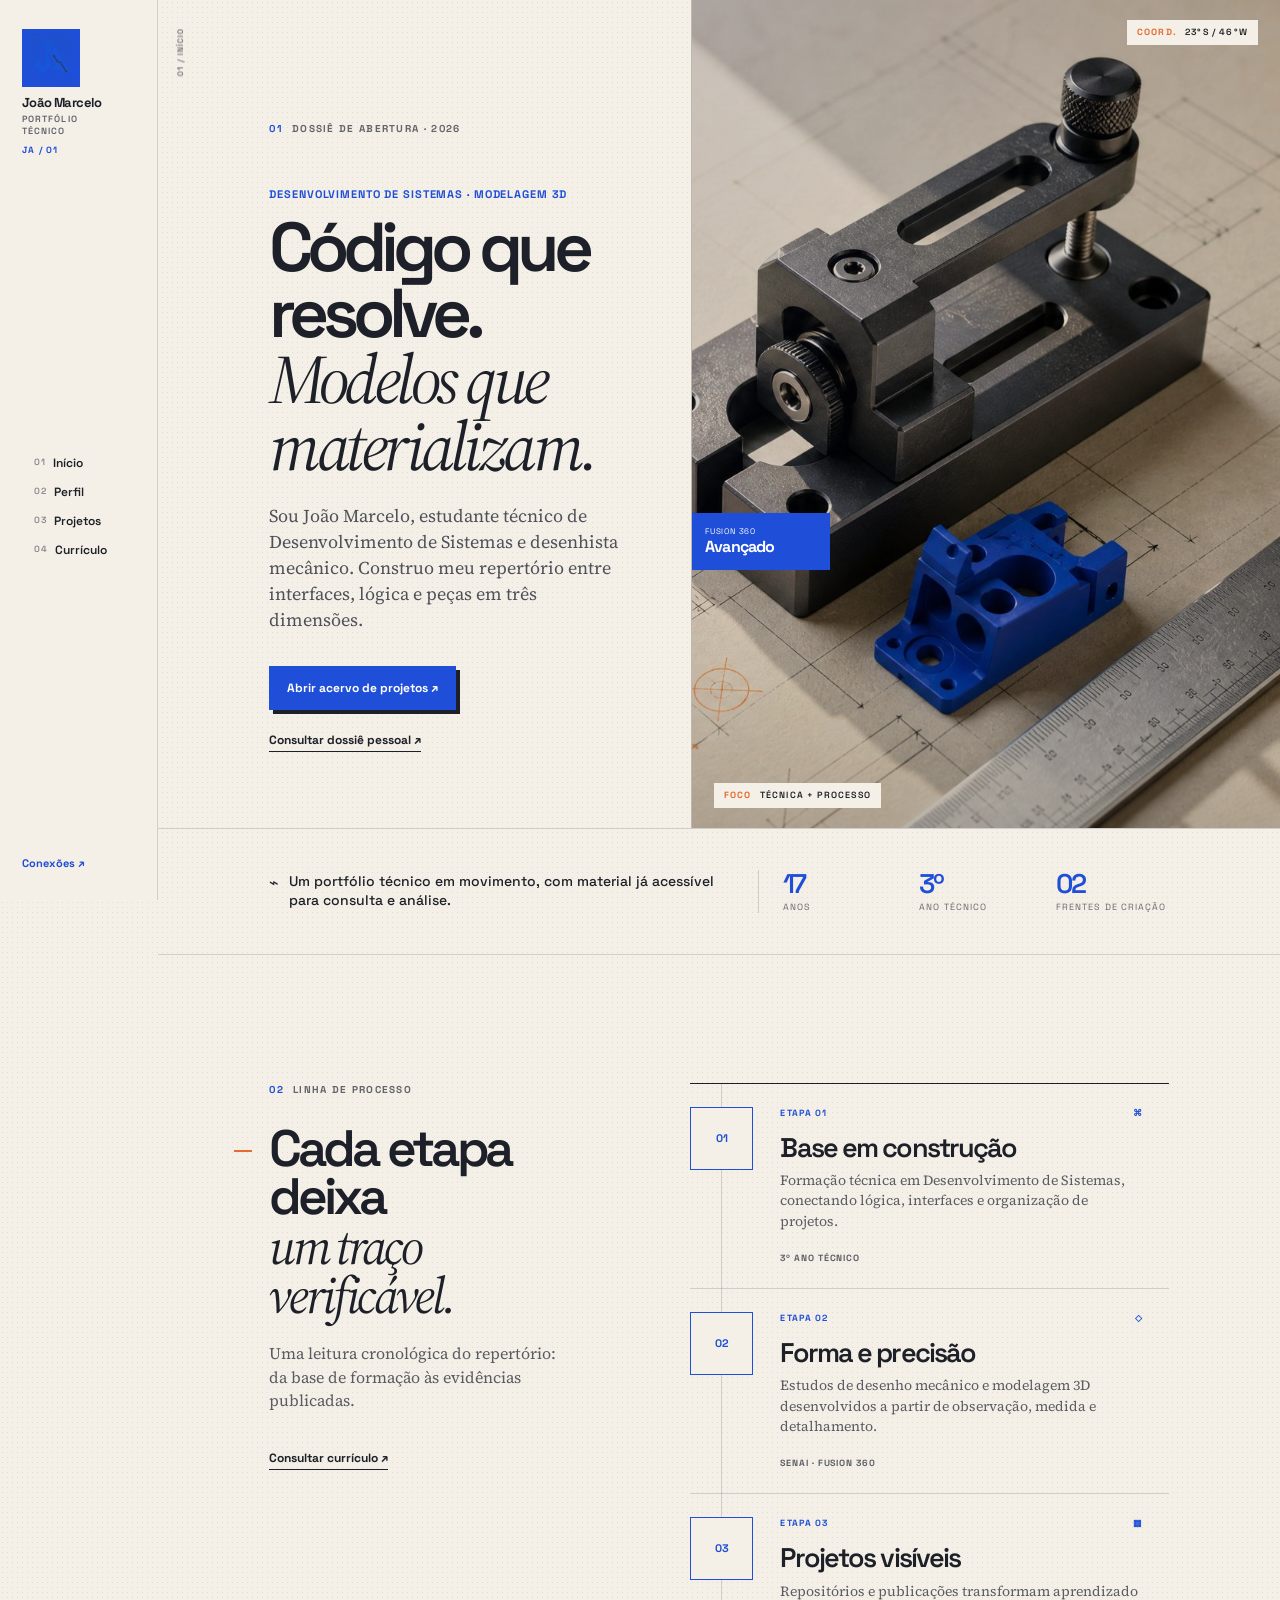
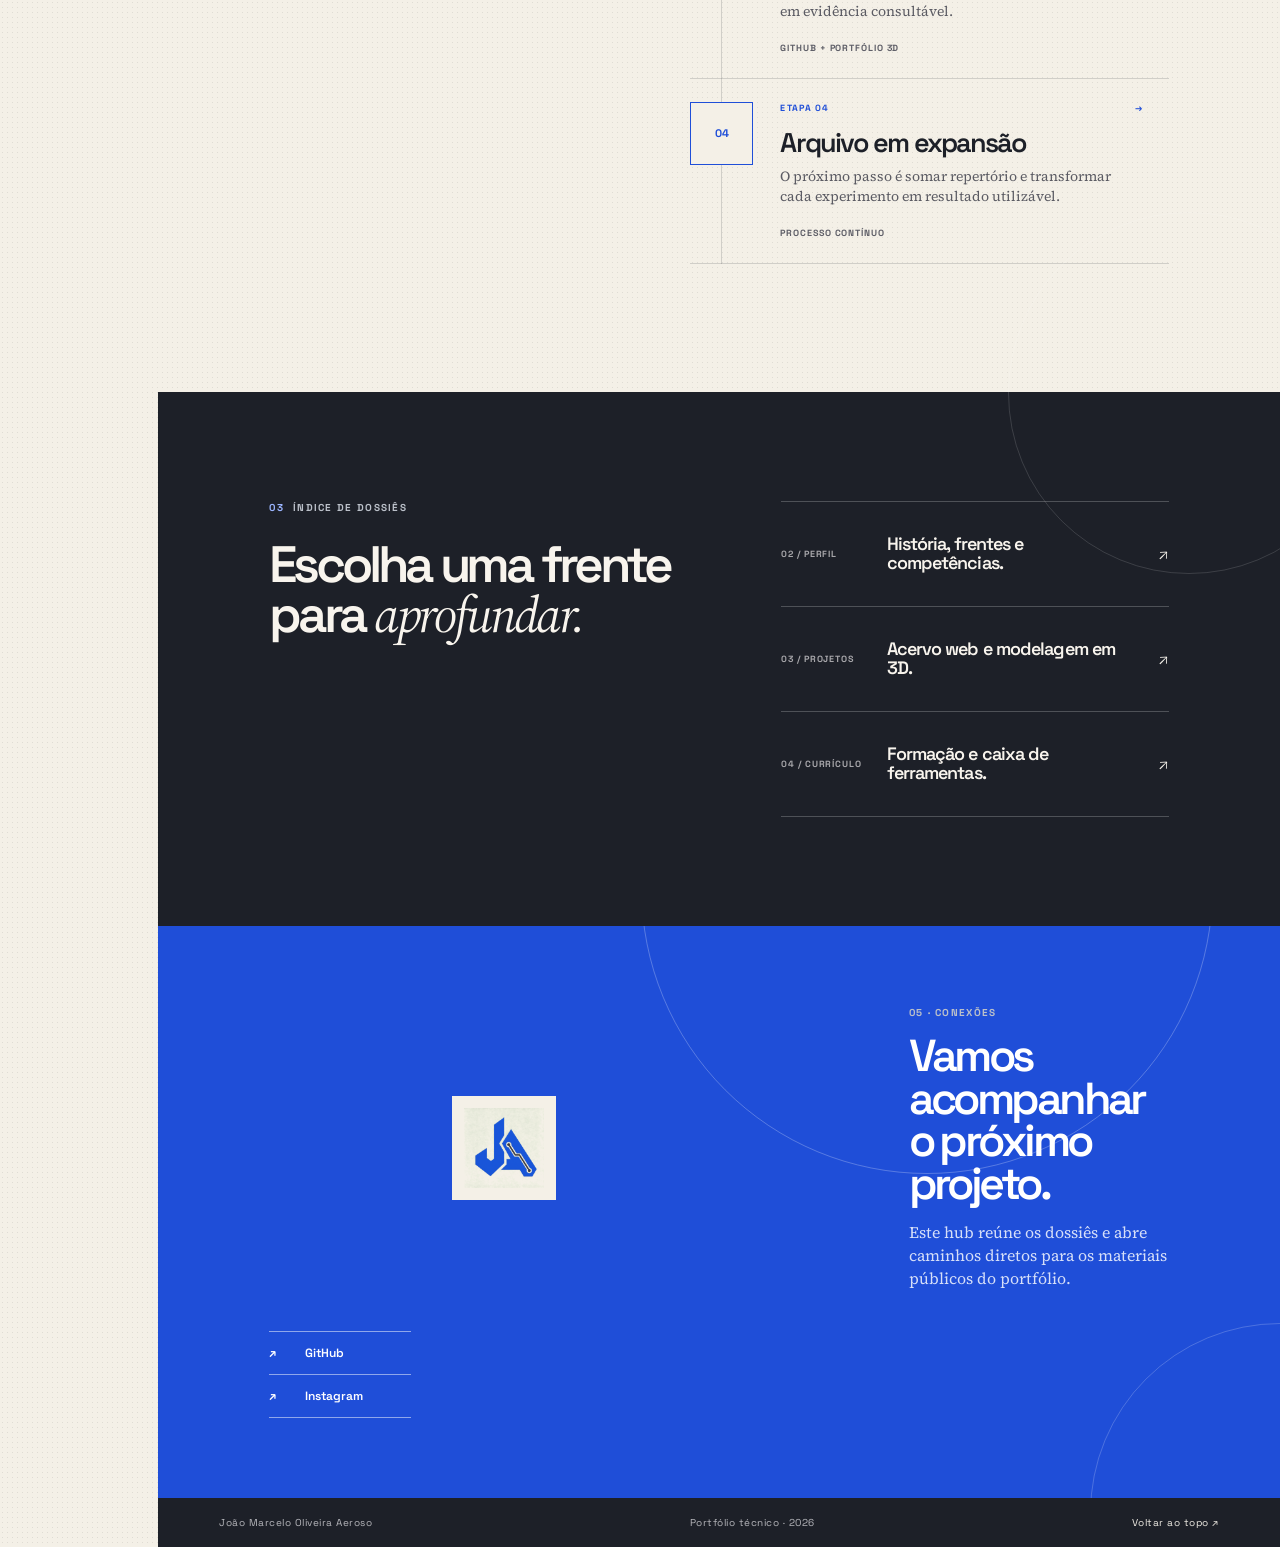
==== commit e677b90c: "Add files via upload" ====
--- a/index.html
+++ b/index.html
@@ -1,4 +1,4 @@
 <!doctype html><html lang="pt-BR"><head><meta charset="UTF-8"><meta name="viewport" content="width=device-width,initial-scale=1"><meta name="description" content="Portfólio técnico de João Marcelo Oliveira Aeroso."><link rel="icon" href="assets/joao-monogram.png"><link rel="preconnect" href="https://fonts.googleapis.com"><link rel="preconnect" href="https://fonts.gstatic.com" crossorigin><link href="https://fonts.googleapis.com/css2?family=Source+Serif+4:opsz,wght@8..60,400;8..60,500;8..60,600&family=Space+Grotesk:wght@400;500;600;700&display=swap" rel="stylesheet"><link rel="stylesheet" href="styles.css"><title>Início | João Marcelo</title></head><body><div class="portfolio-frame"><aside class="side-rail" aria-label="Navegação do portfólio">
-<a href="/" class="rail-brand"><span class="rail-mark"><img src="assets/joao-monogram.png" alt="Monograma JA"></span><span class="rail-brand-copy"><strong>João Marcelo</strong><small>Portfólio técnico</small></span><i>JA / 01</i></a>
-<nav class="rail-nav"><a data-nav href="/" class="rail-nav-link"><span>01</span>Início</a><a data-nav href="perfil/" class="rail-nav-link"><span>02</span>Perfil</a><a data-nav href="projetos/" class="rail-nav-link"><span>03</span>Projetos</a><a data-nav href="curriculo/" class="rail-nav-link"><span>04</span>Currículo</a></nav>
-<a class="rail-contact" href="#conexoes">Conexões ↗</a></aside><main class="route-shell" data-sheet="01 / INÍCIO" id="top"><section class="home-hero" aria-labelledby="home-title"><div class="hero-copy"><p class="folio-label"><span>01</span> Dossiê de abertura · 2026</p><p class="eyebrow">Desenvolvimento de Sistemas · Modelagem 3D</p><h1 id="home-title">Código que resolve.<br><em>Modelos que materializam.</em></h1><p class="hero-summary">Sou João Marcelo, estudante técnico de Desenvolvimento de Sistemas e desenhista mecânico. Construo meu repertório entre interfaces, lógica e peças em três dimensões.</p><div class="hero-actions"><a class="button button-primary" href="projetos/">Abrir acervo de projetos ↗</a><a class="text-link" href="perfil/">Consultar dossiê pessoal ↗</a></div></div><div class="hero-art"><img src="assets/joao-hero-workbench.jpg" alt="Bancada técnica com computador e protótipo mecânico"><span class="art-meta art-meta-top"><b>Coord.</b> 23°S / 46°W</span><span class="art-meta art-meta-bottom"><b>Foco</b> técnica + processo</span><span class="hero-stamp"><small>FUSION 360</small><strong>Avançado</strong></span></div></section><section class="status-strip"><div class="status-note">⌁<p>Um portfólio técnico em movimento, com material já acessível para consulta e análise.</p></div><dl class="status-stats"><div><dt>17</dt><dd>anos</dd></div><div><dt>3º</dt><dd>ano técnico</dd></div><div><dt>02</dt><dd>frentes de criação</dd></div></dl></section><section class="journey-section" id="linha-de-processo"><div class="journey-aside"><p class="folio-label"><span>02</span> Linha de processo</p><h2>Cada etapa deixa<br><em>um traço verificável.</em></h2><p>Uma leitura cronológica do repertório: da base de formação às evidências publicadas.</p><a class="text-link" href="curriculo/">Consultar currículo ↗</a></div><ol class="journey-track"><li class="journey-entry"><span class="journey-node">01</span><div class="journey-card"><div class="journey-card-head"><span>ETAPA 01</span><span>⌘</span></div><h3>Base em construção</h3><p>Formação técnica em Desenvolvimento de Sistemas, conectando lógica, interfaces e organização de projetos.</p><small>3º ano técnico</small></div></li><li class="journey-entry"><span class="journey-node">02</span><div class="journey-card"><div class="journey-card-head"><span>ETAPA 02</span><span>◇</span></div><h3>Forma e precisão</h3><p>Estudos de desenho mecânico e modelagem 3D desenvolvidos a partir de observação, medida e detalhamento.</p><small>SENAI · Fusion 360</small></div></li><li class="journey-entry"><span class="journey-node">03</span><div class="journey-card"><div class="journey-card-head"><span>ETAPA 03</span><span>▦</span></div><h3>Projetos visíveis</h3><p>Repositórios e publicações transformam aprendizado em evidência consultável.</p><small>GitHub + portfólio 3D</small></div></li><li class="journey-entry"><span class="journey-node">04</span><div class="journey-card"><div class="journey-card-head"><span>ETAPA 04</span><span>→</span></div><h3>Arquivo em expansão</h3><p>O próximo passo é somar repertório e transformar cada experimento em resultado utilizável.</p><small>Processo contínuo</small></div></li></ol></section><section class="dossier-index"><div class="index-heading"><p class="folio-label inverse"><span>03</span> Índice de dossiês</p><h2>Escolha uma frente<br>para <em>aprofundar.</em></h2></div><div class="index-links"><a href="perfil/" class="dossier-link"><span>02 / Perfil</span><strong>História, frentes e competências.</strong>↗</a><a href="projetos/" class="dossier-link"><span>03 / Projetos</span><strong>Acervo web e modelagem em 3D.</strong>↗</a><a href="curriculo/" class="dossier-link"><span>04 / Currículo</span><strong>Formação e caixa de ferramentas.</strong>↗</a></div></section><section class="shared-contact" id="conexoes"><div class="contact-seal"><img src="assets/joao-monogram.png" alt=""></div><div class="contact-intro"><p class="folio-label inverse">05 · Conexões</p><h2>Vamos acompanhar<br>o próximo projeto.</h2><p>Este hub reúne os dossiês e abre caminhos diretos para os materiais públicos do portfólio.</p></div><div class="contact-list"><a href="https://github.com/jaeroso" target="_blank" rel="noreferrer">↗ <span>GitHub</span></a><a href="https://www.instagram.com/p/DWhuLLMDFs2/" target="_blank" rel="noreferrer">↗ <span>Instagram</span></a></div></section><footer class="site-footer"><span>João Marcelo Oliveira Aeroso</span><span>Portfólio técnico · 2026</span><a href="#top" data-top>Voltar ao topo ↗</a></footer></main></div><script src="script.js"></script></body></html>+<a href="./" class="rail-brand"><span class="rail-mark"><img src="assets/joao-monogram.png" alt="Monograma JA"></span><span class="rail-brand-copy"><strong>João Marcelo</strong><small>Portfólio técnico</small></span><i>JA / 01</i></a>
+<nav class="rail-nav"><a data-nav href="./" class="rail-nav-link"><span>01</span>Início</a><a data-nav href="perfil/" class="rail-nav-link"><span>02</span>Perfil</a><a data-nav href="projetos/" class="rail-nav-link"><span>03</span>Projetos</a><a data-nav href="curriculo/" class="rail-nav-link"><span>04</span>Currículo</a></nav>
+<a class="rail-contact" href="#conexoes">Conexões ↗</a></aside><main class="route-shell" data-sheet="01 / INÍCIO" id="top"><section class="home-hero" aria-labelledby="home-title"><div class="hero-copy"><p class="folio-label"><span>01</span> Dossiê de abertura · 2026</p><p class="eyebrow">Desenvolvimento de Sistemas · Modelagem 3D</p><h1 id="home-title">Código que resolve.<br><em>Modelos que materializam.</em></h1><p class="hero-summary">Sou João Marcelo, estudante técnico de Desenvolvimento de Sistemas e desenhista mecânico. Construo meu repertório entre interfaces, lógica e peças em três dimensões.</p><div class="hero-actions"><a class="button button-primary" href="projetos/">Abrir acervo de projetos ↗</a><a class="text-link" href="perfil/">Consultar dossiê pessoal ↗</a></div></div><div class="hero-art"><img src="assets/joao-hero-workbench.jpg" alt="Bancada técnica com computador e protótipo mecânico"><span class="art-meta art-meta-top"><b>Coord.</b> 23°S / 46°W</span><span class="art-meta art-meta-bottom"><b>Foco</b> técnica + processo</span><span class="hero-stamp"><small>FUSION 360</small><strong>Avançado</strong></span></div></section><section class="status-strip"><div class="status-note">⌁<p>Um portfólio técnico em movimento, com material já acessível para consulta e análise.</p></div><dl class="status-stats"><div><dt>17</dt><dd>anos</dd></div><div><dt>3º</dt><dd>ano técnico</dd></div><div><dt>02</dt><dd>frentes de criação</dd></div></dl></section><section class="journey-section" id="linha-de-processo"><div class="journey-aside"><p class="folio-label"><span>02</span> Linha de processo</p><h2>Cada etapa deixa<br><em>um traço verificável.</em></h2><p>Uma leitura cronológica do repertório: da base de formação às evidências publicadas.</p><a class="text-link" href="curriculo/">Consultar currículo ↗</a></div><ol class="journey-track"><li class="journey-entry"><span class="journey-node">01</span><div class="journey-card"><div class="journey-card-head"><span>ETAPA 01</span><span>⌘</span></div><h3>Base em construção</h3><p>Formação técnica em Desenvolvimento de Sistemas, conectando lógica, interfaces e organização de projetos.</p><small>3º ano técnico</small></div></li><li class="journey-entry"><span class="journey-node">02</span><div class="journey-card"><div class="journey-card-head"><span>ETAPA 02</span><span>◇</span></div><h3>Forma e precisão</h3><p>Estudos de desenho mecânico e modelagem 3D desenvolvidos a partir de observação, medida e detalhamento.</p><small>SENAI · Fusion 360</small></div></li><li class="journey-entry"><span class="journey-node">03</span><div class="journey-card"><div class="journey-card-head"><span>ETAPA 03</span><span>▦</span></div><h3>Projetos visíveis</h3><p>Repositórios e publicações transformam aprendizado em evidência consultável.</p><small>GitHub + portfólio 3D</small></div></li><li class="journey-entry"><span class="journey-node">04</span><div class="journey-card"><div class="journey-card-head"><span>ETAPA 04</span><span>→</span></div><h3>Arquivo em expansão</h3><p>O próximo passo é somar repertório e transformar cada experimento em resultado utilizável.</p><small>Processo contínuo</small></div></li></ol></section><section class="dossier-index"><div class="index-heading"><p class="folio-label inverse"><span>03</span> Índice de dossiês</p><h2>Escolha uma frente<br>para <em>aprofundar.</em></h2></div><div class="index-links"><a href="perfil/" class="dossier-link"><span>02 / Perfil</span><strong>História, frentes e competências.</strong>↗</a><a href="projetos/" class="dossier-link"><span>03 / Projetos</span><strong>Acervo web e modelagem em 3D.</strong>↗</a><a href="curriculo/" class="dossier-link"><span>04 / Currículo</span><strong>Formação e caixa de ferramentas.</strong>↗</a></div></section><section class="shared-contact" id="conexoes"><span id="conexao" aria-hidden="true"></span><div class="contact-seal"><img src="assets/joao-monogram.png" alt=""></div><div class="contact-intro"><p class="folio-label inverse">05 · Conexões</p><h2>Vamos acompanhar<br>o próximo projeto.</h2><p>Este hub reúne os dossiês e abre caminhos diretos para os materiais públicos do portfólio.</p></div><div class="contact-list"><a href="https://github.com/jaeroso" target="_blank" rel="noreferrer">↗ <span>GitHub</span></a><a href="https://www.instagram.com/p/DWhuLLMDFs2/" target="_blank" rel="noreferrer">↗ <span>Instagram</span></a></div></section><footer class="site-footer"><span>João Marcelo Oliveira Aeroso</span><span>Portfólio técnico · 2026</span><a href="#top" data-top>Voltar ao topo ↗</a></footer></main></div><script src="script.js"></script></body></html>
--- a/styles.css
+++ b/styles.css
@@ -20,15 +20,15 @@
 
 * { box-sizing: border-box; }
 html { scroll-behavior: smooth; }
-body { margin: 0; color: var(--ink); background-color: var(--paper); background-image: radial-gradient(rgba(29, 32, 40, 0.095) 0.65px, transparent 0.65px); background-size: 5px 5px; font-family: "Source Serif 4", Georgia, serif; }
+body { margin: 0; min-width: 0; overflow-x: hidden; color: var(--ink); background-color: var(--paper); background-image: radial-gradient(rgba(29, 32, 40, 0.095) 0.65px, transparent 0.65px); background-size: 5px 5px; font-family: "Source Serif 4", Georgia, serif; }
 body, button, a { -webkit-tap-highlight-color: transparent; }
 a { color: inherit; text-decoration: none; }
 button, a { font: inherit; }
 h1, h2, h3, p { margin-top: 0; }
 img { display: block; max-width: 100%; }
 
-.portfolio-frame { min-height: 100vh; }
-.route-shell { min-height: 100vh; margin-left: var(--rail-width); position: relative; overflow: hidden; }
+.portfolio-frame { min-height: 100vh; min-height: 100svh; }
+.route-shell { min-height: 100vh; min-height: 100svh; margin-left: var(--rail-width); position: relative; overflow: hidden; }
 .route-shell::before { content: attr(data-sheet); position: absolute; z-index: 8; top: 28px; left: 18px; color: #7a787b; font: 700 8px/1 "Space Grotesk", sans-serif; letter-spacing: .13em; writing-mode: vertical-rl; transform: rotate(180deg); }
 .side-rail { width: var(--rail-width); min-height: 100vh; padding: 29px 22px; background: rgba(244, 240, 231, .95); border-right: 1px solid var(--line); display: grid; grid-template-rows: auto 1fr auto; position: fixed; inset: 0 auto 0 0; z-index: 30; backdrop-filter: blur(14px); }
 .rail-brand { display: flex; flex-direction: column; align-items: flex-start; gap: 9px; width: fit-content; }
@@ -278,7 +278,7 @@
 
 @media (max-width: 1100px) {
   :root { --rail-width: 0px; }
-  .side-rail { width: 100%; min-height: 86px; height: 86px; padding: 0 5vw; display: grid; grid-template-columns: 1fr auto 1fr; grid-template-rows: 1fr; align-items: center; border-right: 0; border-bottom: 1px solid var(--line); }
+  .side-rail { position: fixed; inset: 0 0 auto 0; width: 100%; min-height: 86px; height: 86px; padding: 0 5vw; display: grid; grid-template-columns: 1fr auto 1fr; grid-template-rows: 1fr; align-items: center; border-right: 0; border-bottom: 1px solid var(--line); }
   .rail-brand { flex-direction: row; align-items: center; gap: 11px; }
   .rail-mark { width: 43px; height: 43px; }
   .rail-mark img { width: 35px; height: 35px; }
@@ -320,7 +320,7 @@
 }
 
 @media (max-width: 760px) {
-  .side-rail { height: auto; min-height: 74px; padding: 11px 6vw; grid-template-columns: 1fr auto; row-gap: 11px; }
+  .side-rail { position: fixed; inset: 0 0 auto 0; height: auto; min-height: 0; padding: 11px 6vw; grid-template-columns: 1fr auto; grid-template-rows: auto auto; row-gap: 11px; }
   .rail-mark { width: 38px; height: 38px; }
   .rail-mark img { width: 31px; height: 31px; }
   .rail-brand-copy strong { font-size: 12px; }
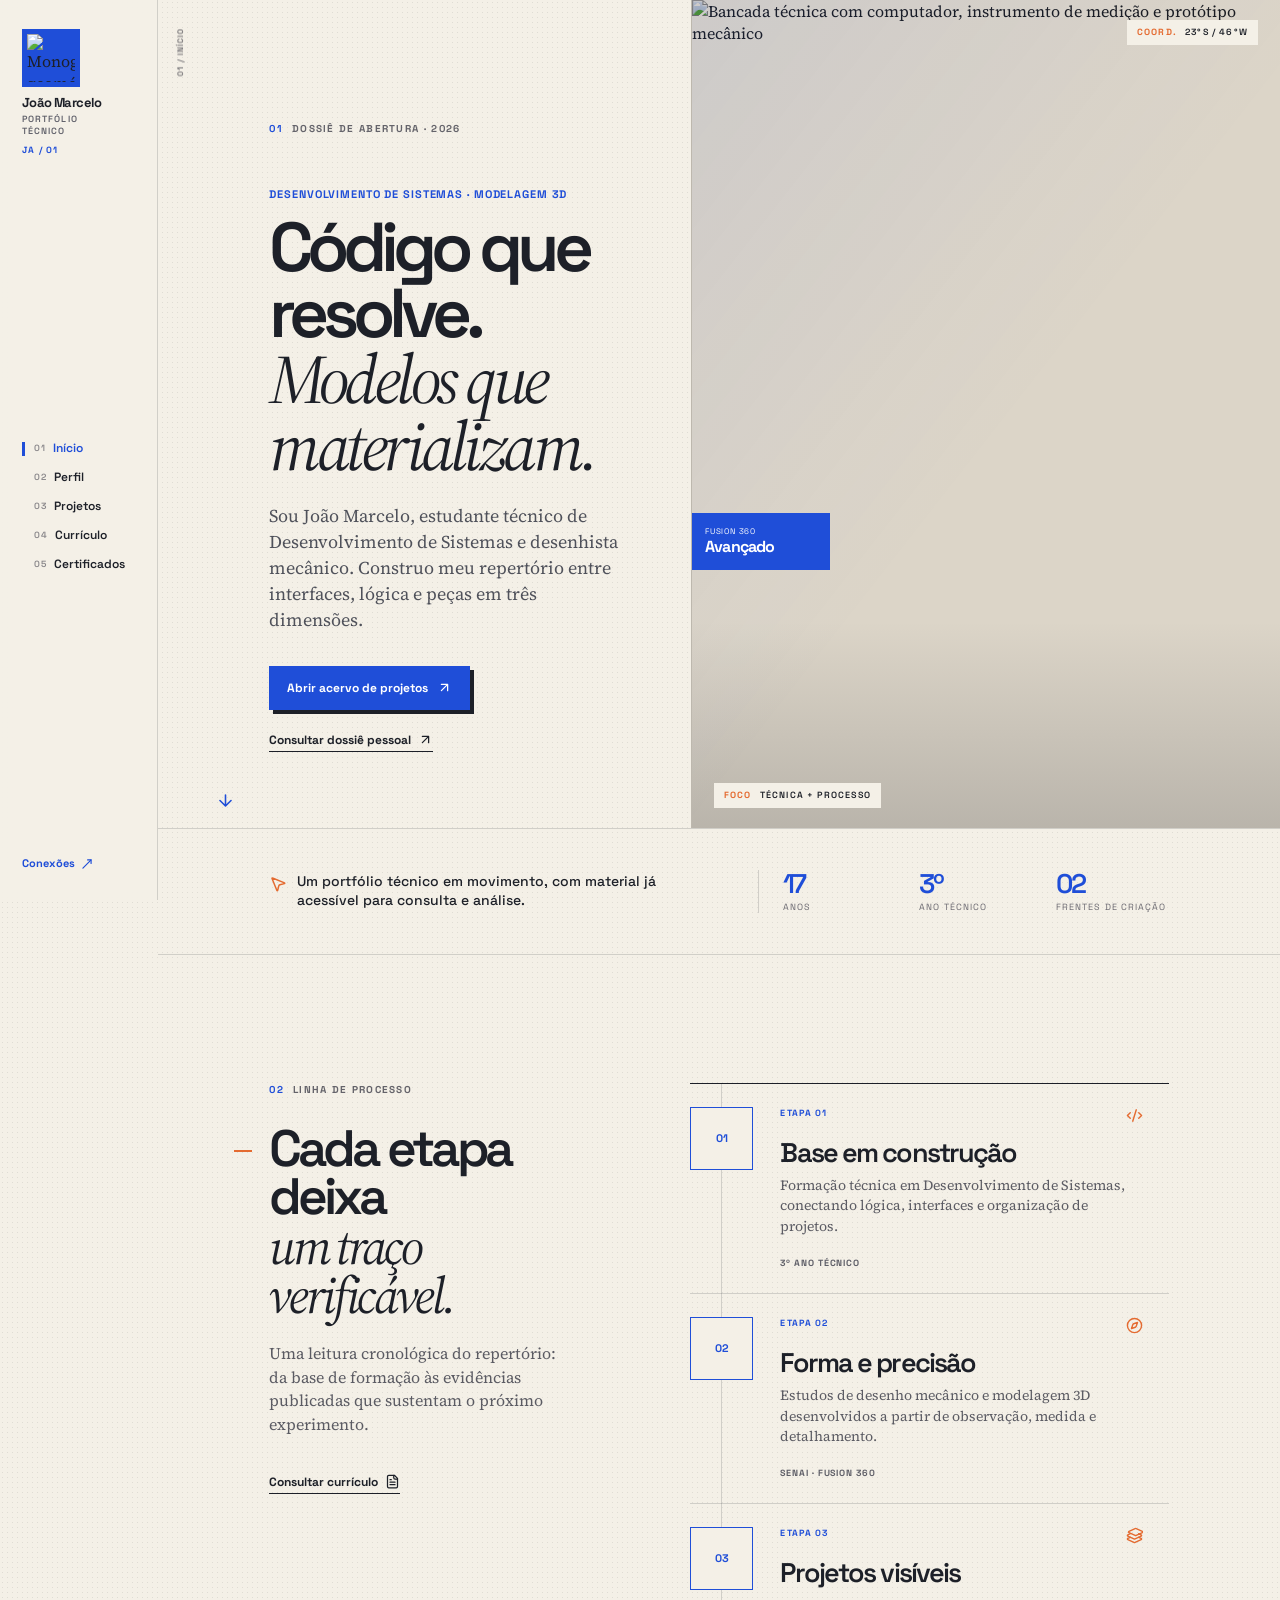
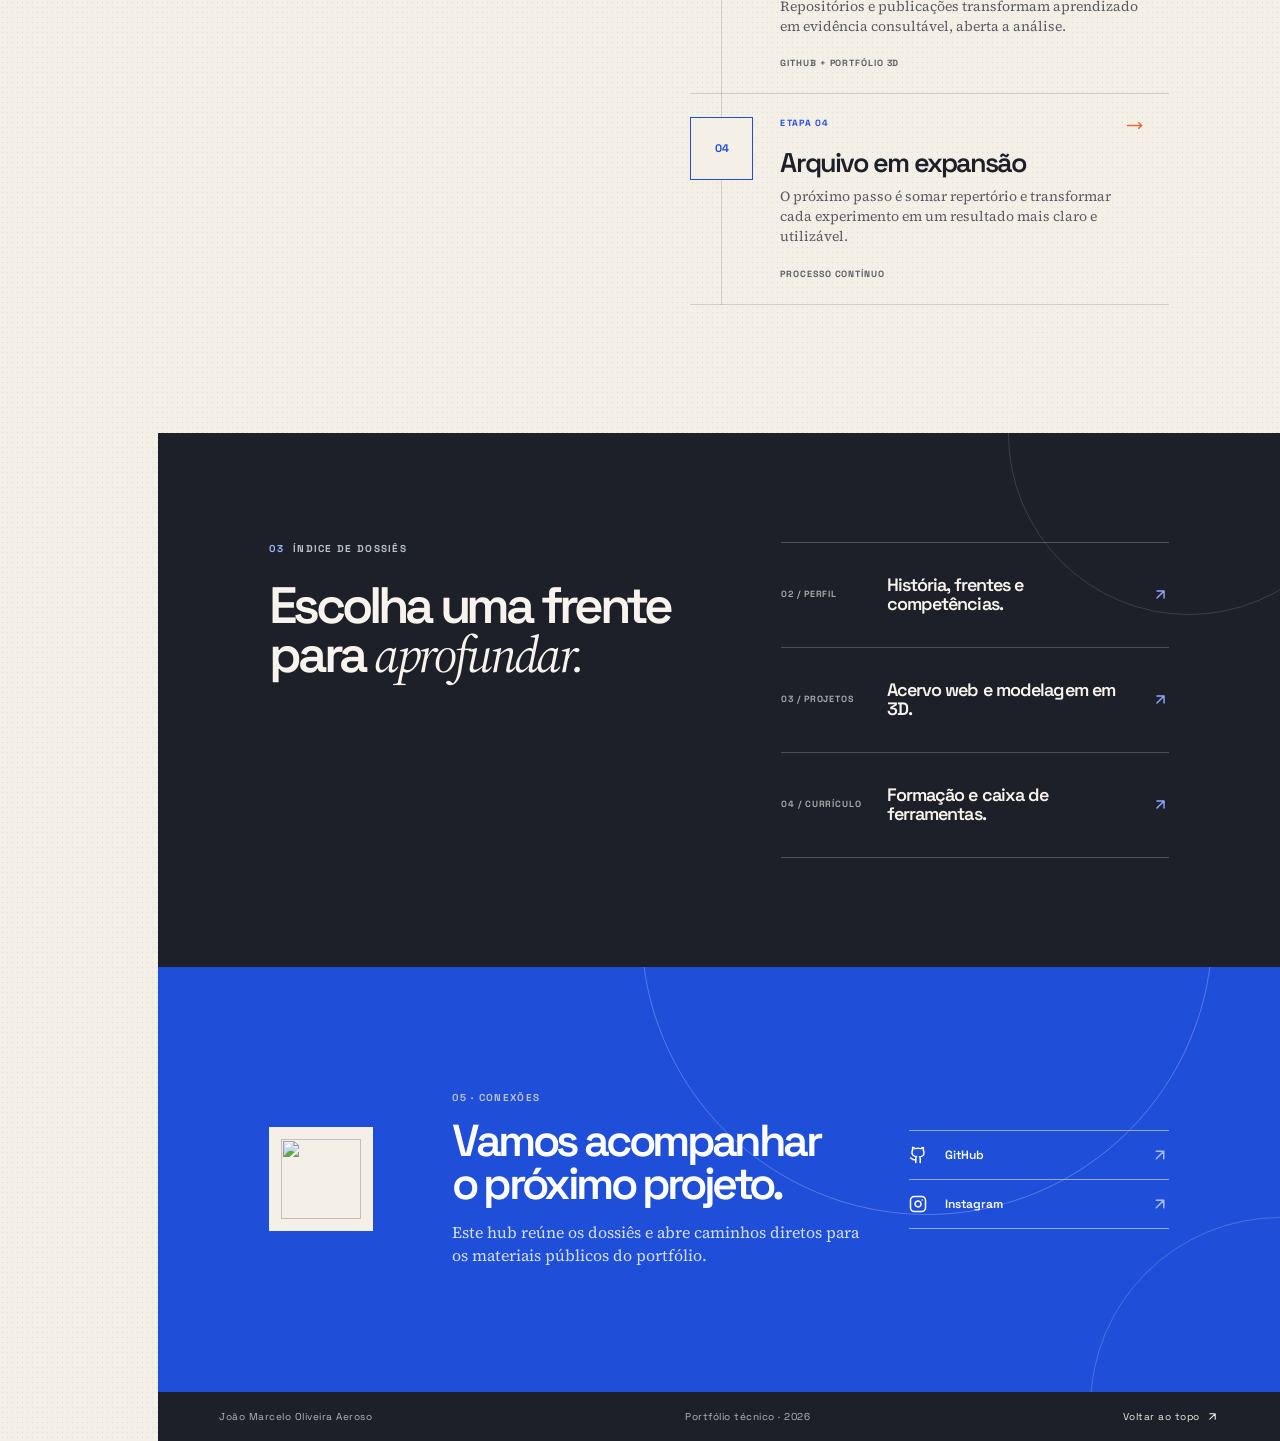
==== commit 412d46f2: "Add files via upload" ====
--- a/index.html
+++ b/index.html
@@ -1,4 +1,147 @@
-<!doctype html><html lang="pt-BR"><head><meta charset="UTF-8"><meta name="viewport" content="width=device-width,initial-scale=1"><meta name="description" content="Portfólio técnico de João Marcelo Oliveira Aeroso."><link rel="icon" href="assets/joao-monogram.png"><link rel="preconnect" href="https://fonts.googleapis.com"><link rel="preconnect" href="https://fonts.gstatic.com" crossorigin><link href="https://fonts.googleapis.com/css2?family=Source+Serif+4:opsz,wght@8..60,400;8..60,500;8..60,600&family=Space+Grotesk:wght@400;500;600;700&display=swap" rel="stylesheet"><link rel="stylesheet" href="styles.css"><title>Início | João Marcelo</title></head><body><div class="portfolio-frame"><aside class="side-rail" aria-label="Navegação do portfólio">
-<a href="./" class="rail-brand"><span class="rail-mark"><img src="assets/joao-monogram.png" alt="Monograma JA"></span><span class="rail-brand-copy"><strong>João Marcelo</strong><small>Portfólio técnico</small></span><i>JA / 01</i></a>
-<nav class="rail-nav"><a data-nav href="./" class="rail-nav-link"><span>01</span>Início</a><a data-nav href="perfil/" class="rail-nav-link"><span>02</span>Perfil</a><a data-nav href="projetos/" class="rail-nav-link"><span>03</span>Projetos</a><a data-nav href="curriculo/" class="rail-nav-link"><span>04</span>Currículo</a></nav>
-<a class="rail-contact" href="#conexoes">Conexões ↗</a></aside><main class="route-shell" data-sheet="01 / INÍCIO" id="top"><section class="home-hero" aria-labelledby="home-title"><div class="hero-copy"><p class="folio-label"><span>01</span> Dossiê de abertura · 2026</p><p class="eyebrow">Desenvolvimento de Sistemas · Modelagem 3D</p><h1 id="home-title">Código que resolve.<br><em>Modelos que materializam.</em></h1><p class="hero-summary">Sou João Marcelo, estudante técnico de Desenvolvimento de Sistemas e desenhista mecânico. Construo meu repertório entre interfaces, lógica e peças em três dimensões.</p><div class="hero-actions"><a class="button button-primary" href="projetos/">Abrir acervo de projetos ↗</a><a class="text-link" href="perfil/">Consultar dossiê pessoal ↗</a></div></div><div class="hero-art"><img src="assets/joao-hero-workbench.jpg" alt="Bancada técnica com computador e protótipo mecânico"><span class="art-meta art-meta-top"><b>Coord.</b> 23°S / 46°W</span><span class="art-meta art-meta-bottom"><b>Foco</b> técnica + processo</span><span class="hero-stamp"><small>FUSION 360</small><strong>Avançado</strong></span></div></section><section class="status-strip"><div class="status-note">⌁<p>Um portfólio técnico em movimento, com material já acessível para consulta e análise.</p></div><dl class="status-stats"><div><dt>17</dt><dd>anos</dd></div><div><dt>3º</dt><dd>ano técnico</dd></div><div><dt>02</dt><dd>frentes de criação</dd></div></dl></section><section class="journey-section" id="linha-de-processo"><div class="journey-aside"><p class="folio-label"><span>02</span> Linha de processo</p><h2>Cada etapa deixa<br><em>um traço verificável.</em></h2><p>Uma leitura cronológica do repertório: da base de formação às evidências publicadas.</p><a class="text-link" href="curriculo/">Consultar currículo ↗</a></div><ol class="journey-track"><li class="journey-entry"><span class="journey-node">01</span><div class="journey-card"><div class="journey-card-head"><span>ETAPA 01</span><span>⌘</span></div><h3>Base em construção</h3><p>Formação técnica em Desenvolvimento de Sistemas, conectando lógica, interfaces e organização de projetos.</p><small>3º ano técnico</small></div></li><li class="journey-entry"><span class="journey-node">02</span><div class="journey-card"><div class="journey-card-head"><span>ETAPA 02</span><span>◇</span></div><h3>Forma e precisão</h3><p>Estudos de desenho mecânico e modelagem 3D desenvolvidos a partir de observação, medida e detalhamento.</p><small>SENAI · Fusion 360</small></div></li><li class="journey-entry"><span class="journey-node">03</span><div class="journey-card"><div class="journey-card-head"><span>ETAPA 03</span><span>▦</span></div><h3>Projetos visíveis</h3><p>Repositórios e publicações transformam aprendizado em evidência consultável.</p><small>GitHub + portfólio 3D</small></div></li><li class="journey-entry"><span class="journey-node">04</span><div class="journey-card"><div class="journey-card-head"><span>ETAPA 04</span><span>→</span></div><h3>Arquivo em expansão</h3><p>O próximo passo é somar repertório e transformar cada experimento em resultado utilizável.</p><small>Processo contínuo</small></div></li></ol></section><section class="dossier-index"><div class="index-heading"><p class="folio-label inverse"><span>03</span> Índice de dossiês</p><h2>Escolha uma frente<br>para <em>aprofundar.</em></h2></div><div class="index-links"><a href="perfil/" class="dossier-link"><span>02 / Perfil</span><strong>História, frentes e competências.</strong>↗</a><a href="projetos/" class="dossier-link"><span>03 / Projetos</span><strong>Acervo web e modelagem em 3D.</strong>↗</a><a href="curriculo/" class="dossier-link"><span>04 / Currículo</span><strong>Formação e caixa de ferramentas.</strong>↗</a></div></section><section class="shared-contact" id="conexoes"><span id="conexao" aria-hidden="true"></span><div class="contact-seal"><img src="assets/joao-monogram.png" alt=""></div><div class="contact-intro"><p class="folio-label inverse">05 · Conexões</p><h2>Vamos acompanhar<br>o próximo projeto.</h2><p>Este hub reúne os dossiês e abre caminhos diretos para os materiais públicos do portfólio.</p></div><div class="contact-list"><a href="https://github.com/jaeroso" target="_blank" rel="noreferrer">↗ <span>GitHub</span></a><a href="https://www.instagram.com/p/DWhuLLMDFs2/" target="_blank" rel="noreferrer">↗ <span>Instagram</span></a></div></section><footer class="site-footer"><span>João Marcelo Oliveira Aeroso</span><span>Portfólio técnico · 2026</span><a href="#top" data-top>Voltar ao topo ↗</a></footer></main></div><script src="script.js"></script></body></html>+<!doctype html>
+<!-- Estilo: Oficina Editorial — papel quente, grafite e azul de projeto, com tipografia técnica e editorial. -->
+<html lang="pt-BR">
+<head>
+  <meta charset="UTF-8" />
+  <meta name="viewport" content="width=device-width, initial-scale=1.0, maximum-scale=1" />
+  <meta name="description" content="Portfólio técnico de João Marcelo Oliveira Aeroso: desenvolvimento de sistemas, projetos web e modelagem 3D." />
+  <link rel="icon" type="image/png" href="/assets/img/joao-ja-monogram_06718d45.png" />
+  <link rel="preconnect" href="https://fonts.googleapis.com" />
+  <link rel="preconnect" href="https://fonts.gstatic.com" crossorigin />
+  <link href="https://fonts.googleapis.com/css2?family=Source+Serif+4:opsz,wght@8..60,400;8..60,500;8..60,600&family=Space+Grotesk:wght@400;500;600;700&display=swap" rel="stylesheet" />
+  <link rel="stylesheet" href="/style.css" />
+  <title>João Marcelo | Portfólio Técnico</title>
+</head>
+<body>
+  <div class="portfolio-frame">
+    <aside class="side-rail" aria-label="Navegação do portfólio">
+      <a href="/" class="rail-brand" aria-label="Página inicial de João Marcelo">
+        <span class="rail-mark"><img src="/assets/img/joao-ja-monogram_06718d45.png" alt="Monograma geométrico JA" /></span>
+        <span class="rail-brand-copy"><strong>João Marcelo</strong><small>Portfólio técnico</small></span>
+        <i>JA / 01</i>
+      </a>
+      <nav class="rail-nav" aria-label="Páginas do portfólio">
+        <a href="/" class="rail-nav-link is-active" aria-current="page"><span>01</span>Início</a>
+        <a href="/perfil/" class="rail-nav-link"><span>02</span>Perfil</a>
+        <a href="/projetos/" class="rail-nav-link"><span>03</span>Projetos</a>
+        <a href="/curriculo/" class="rail-nav-link"><span>04</span>Currículo</a>
+        <a href="/certificados/" class="rail-nav-link"><span>05</span>Certificados</a>
+      </nav>
+      <a class="rail-contact" href="#conexoes">Conexões <svg viewBox="0 0 24 24" width="24" height="24" fill="none" stroke="currentColor" stroke-width="2" stroke-linecap="round" stroke-linejoin="round" aria-hidden="true"><path d="M13 5H19V11"/><path d="M19 5L5 19"/></svg></a>
+    </aside>
+
+    <main class="route-shell" data-sheet="01 / INÍCIO" id="top">
+      <section class="home-hero" aria-labelledby="home-title">
+        <div class="hero-copy">
+          <p class="folio-label"><span>01</span> Dossiê de abertura · 2026</p>
+          <p class="eyebrow">Desenvolvimento de Sistemas · Modelagem 3D</p>
+          <h1 id="home-title">Código que resolve.<br /><em>Modelos que materializam.</em></h1>
+          <p class="hero-summary">Sou João Marcelo, estudante técnico de Desenvolvimento de Sistemas e desenhista mecânico. Construo meu repertório entre interfaces, lógica e peças em três dimensões.</p>
+          <div class="hero-actions">
+            <a class="button button-primary" href="/projetos/">Abrir acervo de projetos <svg viewBox="0 0 24 24" width="24" height="24" fill="none" stroke="currentColor" stroke-width="2" stroke-linecap="round" stroke-linejoin="round" aria-hidden="true"><path d="M7 17 17 7M7 7h10v10"/></svg></a>
+            <a class="text-link" href="/perfil/">Consultar dossiê pessoal <svg viewBox="0 0 24 24" width="24" height="24" fill="none" stroke="currentColor" stroke-width="2" stroke-linecap="round" stroke-linejoin="round" aria-hidden="true"><path d="M7 17 17 7M7 7h10v10"/></svg></a>
+          </div>
+        </div>
+        <div class="hero-art" aria-label="Bancada de engenharia com instrumentos técnicos">
+          <img src="/assets/img/joao-home-atelier_125a5f96.jpg" alt="Bancada técnica com computador, instrumento de medição e protótipo mecânico" />
+          <span class="art-meta art-meta-top"><b>Coord.</b> 23°S / 46°W</span>
+          <span class="art-meta art-meta-bottom"><b>Foco</b> técnica + processo</span>
+          <span class="hero-stamp"><small>FUSION 360</small><strong>Avançado</strong></span>
+        </div>
+        <a class="hero-scroll" href="#linha-de-processo" aria-label="Ir para a linha de processo"><svg viewBox="0 0 24 24" width="24" height="24" fill="none" stroke="currentColor" stroke-width="2" stroke-linecap="round" stroke-linejoin="round" aria-hidden="true"><path d="M12 5v14M19 12l-7 7-7-7"/></svg></a>
+      </section>
+
+      <section class="status-strip" aria-label="Resumo rápido do perfil">
+        <div class="status-note">
+          <svg viewBox="0 0 24 24" width="24" height="24" fill="none" stroke="currentColor" stroke-width="2" stroke-linecap="round" stroke-linejoin="round" aria-hidden="true"><path d="M4.037 4.688a.495.495 0 0 1 .651-.651l16 6.5a.5.5 0 0 1-.063.947l-6.124 1.58a2 2 0 0 0-1.438 1.435l-1.579 6.126a.5.5 0 0 1-.947.063z"/></svg>
+          <p>Um portfólio técnico em movimento, com material já acessível para consulta e análise.</p>
+        </div>
+        <dl class="status-stats">
+          <div><dt>17</dt><dd>anos</dd></div>
+          <div><dt>3º</dt><dd>ano técnico</dd></div>
+          <div><dt>02</dt><dd>frentes de criação</dd></div>
+        </dl>
+      </section>
+
+      <section class="journey-section" id="linha-de-processo" aria-labelledby="journey-title">
+        <div class="journey-aside">
+          <p class="folio-label"><span>02</span> Linha de processo</p>
+          <h2 id="journey-title">Cada etapa deixa<br /><em>um traço verificável.</em></h2>
+          <p>Uma leitura cronológica do repertório: da base de formação às evidências publicadas que sustentam o próximo experimento.</p>
+          <a class="text-link" href="/curriculo/">Consultar currículo <svg viewBox="0 0 24 24" width="24" height="24" fill="none" stroke="currentColor" stroke-width="2" stroke-linecap="round" stroke-linejoin="round" aria-hidden="true"><path d="M15 2H6a2 2 0 0 0-2 2v16a2 2 0 0 0 2 2h12a2 2 0 0 0 2-2V7z"/><path d="M14 2v4a2 2 0 0 0 2 2h4"/><path d="M10 9H8"/><path d="M16 13H8"/><path d="M16 17H8"/></svg></a>
+        </div>
+        <ol class="journey-track">
+          <li class="journey-entry">
+            <span class="journey-node">01</span>
+            <div class="journey-card">
+              <div class="journey-card-head"><span>ETAPA 01</span><svg viewBox="0 0 24 24" width="24" height="24" fill="none" stroke="currentColor" stroke-width="2" stroke-linecap="round" stroke-linejoin="round" aria-hidden="true"><path d="m18 16 4-4-4-4M6 8l-4 4 4 4M14.5 4l-5 16"/></svg></div>
+              <h3>Base em construção</h3>
+              <p>Formação técnica em Desenvolvimento de Sistemas, conectando lógica, interfaces e organização de projetos.</p>
+              <small>3º ano técnico</small>
+            </div>
+          </li>
+          <li class="journey-entry">
+            <span class="journey-node">02</span>
+            <div class="journey-card">
+              <div class="journey-card-head"><span>ETAPA 02</span><svg viewBox="0 0 24 24" width="24" height="24" fill="none" stroke="currentColor" stroke-width="2" stroke-linecap="round" stroke-linejoin="round" aria-hidden="true"><circle cx="12" cy="12" r="10"/><path d="m16.24 7.76-1.804 5.411a2 2 0 0 1-1.265 1.265L7.76 16.24l1.804-5.411a2 2 0 0 1 1.265-1.265z"/></svg></div>
+              <h3>Forma e precisão</h3>
+              <p>Estudos de desenho mecânico e modelagem 3D desenvolvidos a partir de observação, medida e detalhamento.</p>
+              <small>SENAI · Fusion 360</small>
+            </div>
+          </li>
+          <li class="journey-entry">
+            <span class="journey-node">03</span>
+            <div class="journey-card">
+              <div class="journey-card-head"><span>ETAPA 03</span><svg viewBox="0 0 24 24" width="24" height="24" fill="none" stroke="currentColor" stroke-width="2" stroke-linecap="round" stroke-linejoin="round" aria-hidden="true"><path d="m12.83 2.18-8.58 3.9a1 1 0 0 0 0 1.83l8.58 3.91a2 2 0 0 0 1.66 0l8.58-3.91a1 1 0 0 0 0-1.83l-8.58-3.9a2 2 0 0 0-1.66 0Z"/><path d="m6.08 9.5-3.5 1.6a1 1 0 0 0 0 1.83l8.58 3.91a2 2 0 0 0 1.66 0l8.58-3.91a1 1 0 0 0 0-1.83l-3.5-1.59"/><path d="m6.08 14.5-3.5 1.6a1 1 0 0 0 0 1.83l8.58 3.91a2 2 0 0 0 1.66 0l8.58-3.91a1 1 0 0 0 0-1.83l-3.5-1.59"/></svg></div>
+              <h3>Projetos visíveis</h3>
+              <p>Repositórios e publicações transformam aprendizado em evidência consultável, aberta a análise.</p>
+              <small>GitHub + portfólio 3D</small>
+            </div>
+          </li>
+          <li class="journey-entry">
+            <span class="journey-node">04</span>
+            <div class="journey-card">
+              <div class="journey-card-head"><span>ETAPA 04</span><svg viewBox="0 0 24 24" width="24" height="24" fill="none" stroke="currentColor" stroke-width="2" stroke-linecap="round" stroke-linejoin="round" aria-hidden="true"><path d="M18 8L22 12L18 16"/><path d="M2 12H22"/></svg></div>
+              <h3>Arquivo em expansão</h3>
+              <p>O próximo passo é somar repertório e transformar cada experimento em um resultado mais claro e utilizável.</p>
+              <small>Processo contínuo</small>
+            </div>
+          </li>
+        </ol>
+      </section>
+
+      <section class="dossier-index" aria-labelledby="dossier-index-title">
+        <div class="index-heading">
+          <p class="folio-label inverse"><span>03</span> Índice de dossiês</p>
+          <h2 id="dossier-index-title">Escolha uma frente<br />para <em>aprofundar.</em></h2>
+        </div>
+        <div class="index-links">
+          <a href="/perfil/" class="dossier-link"><span>02 / Perfil</span><strong>História, frentes e competências.</strong><svg viewBox="0 0 24 24" width="24" height="24" fill="none" stroke="currentColor" stroke-width="2" stroke-linecap="round" stroke-linejoin="round" aria-hidden="true"><path d="M7 17 17 7M7 7h10v10"/></svg></a>
+          <a href="/projetos/" class="dossier-link"><span>03 / Projetos</span><strong>Acervo web e modelagem em 3D.</strong><svg viewBox="0 0 24 24" width="24" height="24" fill="none" stroke="currentColor" stroke-width="2" stroke-linecap="round" stroke-linejoin="round" aria-hidden="true"><path d="M7 17 17 7M7 7h10v10"/></svg></a>
+          <a href="/curriculo/" class="dossier-link"><span>04 / Currículo</span><strong>Formação e caixa de ferramentas.</strong><svg viewBox="0 0 24 24" width="24" height="24" fill="none" stroke="currentColor" stroke-width="2" stroke-linecap="round" stroke-linejoin="round" aria-hidden="true"><path d="M7 17 17 7M7 7h10v10"/></svg></a>
+        </div>
+      </section>
+
+      <section class="shared-contact" id="conexoes" aria-labelledby="shared-contact-title">
+        <div class="contact-seal"><img src="/assets/img/joao-ja-monogram_06718d45.png" alt="" /></div>
+        <div class="contact-intro">
+          <p class="folio-label inverse">05 · Conexões</p>
+          <h2 id="shared-contact-title">Vamos acompanhar<br />o próximo projeto.</h2>
+          <p>Este hub reúne os dossiês e abre caminhos diretos para os materiais públicos do portfólio.</p>
+        </div>
+        <div class="contact-list">
+          <a href="https://github.com/jaeroso" target="_blank" rel="noreferrer"><svg viewBox="0 0 24 24" width="24" height="24" fill="none" stroke="currentColor" stroke-width="2" stroke-linecap="round" stroke-linejoin="round" aria-hidden="true"><path d="M15 22v-4a4.8 4.8 0 0 0-1-3.5c3 0 6-2 6-5.5.08-1.25-.27-2.48-1-3.5.28-1.15.28-2.35 0-3.5 0 0-1 0-3 1.5-2.64-.5-5.36-.5-8 0C6 1.5 5 1.5 5 1.5c-.3 1.15-.3 2.35 0 3.5A5.4 5.4 0 0 0 4 8.5C4 12 7 14 10 14a4.8 4.8 0 0 0-1 3.5V22"/><path d="M9 18c-4.51 2-5-2-7-2"/></svg> <span>GitHub</span><svg viewBox="0 0 24 24" width="24" height="24" fill="none" stroke="currentColor" stroke-width="2" stroke-linecap="round" stroke-linejoin="round" aria-hidden="true"><path d="M7 17 17 7M7 7h10v10"/></svg></a>
+          <a href="https://www.instagram.com/p/DWhuLLMDFs2/" target="_blank" rel="noreferrer"><svg viewBox="0 0 24 24" width="24" height="24" fill="none" stroke="currentColor" stroke-width="2" stroke-linecap="round" stroke-linejoin="round" aria-hidden="true"><rect width="20" height="20" x="2" y="2" rx="5" ry="5"/><path d="M16 11.37A4 4 0 1 1 12.63 8 4 4 0 0 1 16 11.37z"/><path d="M17.5 6.5h.01"/></svg> <span>Instagram</span><svg viewBox="0 0 24 24" width="24" height="24" fill="none" stroke="currentColor" stroke-width="2" stroke-linecap="round" stroke-linejoin="round" aria-hidden="true"><path d="M7 17 17 7M7 7h10v10"/></svg></a>
+        </div>
+      </section>
+      <footer class="site-footer">
+        <span>João Marcelo Oliveira Aeroso</span>
+        <span>Portfólio técnico · 2026</span>
+        <a href="#top">Voltar ao topo <svg viewBox="0 0 24 24" width="24" height="24" fill="none" stroke="currentColor" stroke-width="2" stroke-linecap="round" stroke-linejoin="round" aria-hidden="true"><path d="M7 17 17 7M7 7h10v10"/></svg></a>
+      </footer>
+    </main>
+  </div>
+
+  <script src="/script.js"></script>
+</body>
+</html>
--- a/style.css
+++ b/style.css
@@ -0,0 +1,455 @@
+/**
+ * Estilo: Oficina Editorial — papel quente texturizado, grafite, Azul de Projeto #1F4ED8 e marcas laranja de registro.
+ * Princípios: composição assimétrica de prancha, bordas retas, dados de arquivo e contraste claro/escuro.
+ */
+
+:root {
+  --ink: #1d2028;
+  --ink-soft: #4f515a;
+  --paper: #f4f0e7;
+  --paper-deep: #e9e2d5;
+  --blue: #1f4ed8;
+  --blue-dark: #14349a;
+  --orange: #e46b31;
+  --line: rgba(29, 32, 40, 0.16);
+  --line-light: rgba(255, 255, 255, 0.22);
+  --rail-width: 158px;
+  --ease-out: cubic-bezier(0.23, 1, 0.32, 1);
+  --ease-in-out: cubic-bezier(0.77, 0, 0.175, 1);
+}
+
+* { box-sizing: border-box; }
+html { scroll-behavior: smooth; }
+body { margin: 0; color: var(--ink); background-color: var(--paper); background-image: radial-gradient(rgba(29, 32, 40, 0.095) 0.65px, transparent 0.65px); background-size: 5px 5px; font-family: "Source Serif 4", Georgia, serif; }
+body, button, a { -webkit-tap-highlight-color: transparent; }
+a { color: inherit; text-decoration: none; }
+button, a { font: inherit; }
+h1, h2, h3, p { margin-top: 0; }
+img { display: block; max-width: 100%; }
+svg { display: block; }
+
+.portfolio-frame { min-height: 100vh; }
+.route-shell { min-height: 100vh; margin-left: var(--rail-width); position: relative; overflow: hidden; }
+.route-shell::before { content: attr(data-sheet); position: absolute; z-index: 8; top: 28px; left: 18px; color: #7a787b; font: 700 8px/1 "Space Grotesk", sans-serif; letter-spacing: .13em; writing-mode: vertical-rl; transform: rotate(180deg); }
+.side-rail { width: var(--rail-width); min-height: 100vh; padding: 29px 22px; background: rgba(244, 240, 231, .95); border-right: 1px solid var(--line); display: grid; grid-template-rows: auto 1fr auto; position: fixed; inset: 0 auto 0 0; z-index: 30; backdrop-filter: blur(14px); }
+.rail-brand { display: flex; flex-direction: column; align-items: flex-start; gap: 9px; width: fit-content; }
+.rail-mark { width: 58px; height: 58px; display: grid; place-items: center; background: var(--blue); overflow: hidden; }
+.rail-mark img { width: 48px; height: 48px; object-fit: contain; }
+.rail-brand-copy { display: flex; flex-direction: column; line-height: 1.05; }
+.rail-brand-copy strong { font: 700 13px/1 "Space Grotesk", sans-serif; letter-spacing: -.045em; }
+.rail-brand-copy small { max-width: 92px; margin-top: 4px; color: #60616a; font: 600 9px/1.35 "Space Grotesk", sans-serif; letter-spacing: .12em; text-transform: uppercase; }
+.rail-brand i { color: var(--blue); font: 700 9px/1 "Space Grotesk", sans-serif; letter-spacing: .13em; font-style: normal; }
+.rail-nav { align-self: center; display: flex; flex-direction: column; align-items: flex-start; gap: 17px; }
+.rail-nav-link { display: flex; align-items: center; gap: 8px; position: relative; padding-left: 12px; color: var(--ink); font: 600 12px/1 "Space Grotesk", sans-serif; transition: color .18s var(--ease-out); }
+.rail-nav-link span { color: #89878a; font-size: 9px; letter-spacing: .08em; }
+.rail-nav-link::before { content: ""; width: 3px; height: 0; position: absolute; top: 0; left: 0; background: var(--blue); transition: height .2s var(--ease-out); }
+.rail-nav-link:hover, .rail-nav-link.is-active { color: var(--blue); }
+.rail-nav-link:hover::before, .rail-nav-link.is-active::before { height: 14px; }
+.rail-contact { align-self: end; display: flex; align-items: center; gap: 5px; max-width: 86px; color: var(--blue); font: 700 11px/1.25 "Space Grotesk", sans-serif; }
+.rail-contact svg { width: 14px; height: 14px; }
+
+@media (min-width: 1101px) {
+  .portfolio-frame { display: flex; align-items: flex-start; }
+  .side-rail { position: sticky; top: 0; flex: 0 0 var(--rail-width); height: 100vh; }
+  .route-shell { flex: 1 1 auto; width: min-content; min-width: 0; margin-left: 0; }
+}
+
+.folio-label, .eyebrow, .button, .text-link, .status-strip, .row-label, .site-footer, .training-list, .archive-topline, .archive-evidence, .repository-row, .path-links, .journey-card-head, .journey-card small { font-family: "Space Grotesk", sans-serif; }
+.folio-label { display: flex; align-items: center; gap: 9px; color: #64636a; font-size: 10px; font-weight: 700; letter-spacing: .13em; text-transform: uppercase; }
+.folio-label span { color: var(--blue); }
+.folio-label.inverse { color: #bbc0c9; }
+.folio-label.inverse span { color: #9bb5ff; }
+.eyebrow { margin: 42px 0 13px; color: var(--blue); font-size: 11px; font-weight: 700; letter-spacing: .08em; text-transform: uppercase; }
+h1, h2, h3 { font-family: "Space Grotesk", sans-serif; }
+h1 { margin-bottom: 24px; font-size: clamp(48px, 5.4vw, 84px); font-weight: 600; line-height: .96; letter-spacing: -.087em; }
+h1 em, h2 em { font-family: "Source Serif 4", Georgia, serif; font-weight: 400; letter-spacing: -.065em; }
+h2 { font-size: clamp(38px, 4vw, 62px); font-weight: 600; line-height: .95; letter-spacing: -.08em; }
+.button { display: inline-flex; align-items: center; justify-content: center; gap: 9px; padding: 14px 18px; border: 0; font-size: 12px; font-weight: 700; transition: transform .18s var(--ease-out), background .18s var(--ease-out), color .18s var(--ease-out); }
+.button svg, .text-link svg { width: 15px; height: 15px; }
+.button:hover { transform: translate(3px, -3px); }
+.button:active { transform: scale(.97); }
+.button-primary { color: white; background: var(--blue); box-shadow: 4px 4px 0 var(--ink); }
+.button-primary:hover { background: var(--blue-dark); }
+.button-light { color: var(--ink); background: var(--paper); }
+.button-outline { color: white; border: 1px solid rgba(255, 255, 255, .7); }
+.button-outline:hover { color: var(--ink); background: white; }
+.text-link { display: inline-flex; align-items: center; gap: 7px; width: fit-content; padding-bottom: 3px; color: var(--ink); border-bottom: 1px solid currentColor; font-size: 12px; font-weight: 700; transition: color .18s var(--ease-out); }
+.text-link:hover { color: var(--blue); }
+
+/* Página inicial */
+.home-hero { min-height: 690px; display: grid; grid-template-columns: minmax(0, .95fr) minmax(430px, 1.05fr); position: relative; border-bottom: 1px solid var(--line); }
+.hero-copy { display: flex; flex-direction: column; align-items: flex-start; padding: clamp(64px, 9.5vw, 148px) 5vw 76px 8.7vw; }
+.hero-copy h1 { max-width: 700px; }
+.hero-summary { max-width: 485px; margin-bottom: 0; color: var(--ink-soft); font-size: 18px; line-height: 1.45; }
+.hero-actions { display: flex; flex-wrap: wrap; align-items: center; gap: 22px; margin-top: 32px; }
+.hero-art { min-height: 100%; position: relative; overflow: hidden; border-left: 1px solid var(--line); background: #dcd5c8; }
+.hero-art > img { width: 100%; height: 100%; object-fit: cover; object-position: right center; mix-blend-mode: multiply; }
+.hero-art::after { content: ""; position: absolute; inset: 0; background: linear-gradient(128deg, rgba(31, 78, 216, .08), transparent 53%), linear-gradient(0deg, rgba(29, 32, 40, .18), transparent 25%); pointer-events: none; }
+.art-meta { z-index: 1; position: absolute; padding: 8px 10px; background: var(--paper); color: var(--ink); font: 600 9px/1 "Space Grotesk", sans-serif; letter-spacing: .13em; text-transform: uppercase; }
+.art-meta b { margin-right: 5px; color: var(--orange); }
+.art-meta-top { top: 20px; right: 22px; }
+.art-meta-bottom { bottom: 20px; left: 22px; }
+.hero-stamp { z-index: 2; position: absolute; top: 62%; left: 0; width: 138px; padding: 13px; color: white; background: var(--blue); font-family: "Space Grotesk", sans-serif; }
+.hero-stamp small { display: block; font-size: 8px; letter-spacing: .1em; }
+.hero-stamp strong { font-size: 16px; letter-spacing: -.05em; }
+.hero-scroll { display: grid; place-items: center; position: absolute; bottom: 18px; left: 4.5vw; color: var(--blue); }
+.hero-scroll svg { width: 19px; height: 19px; }
+.status-strip { min-height: 126px; display: grid; grid-template-columns: 1.1fr 1fr; gap: 36px; align-items: center; padding: 0 8.7vw; border-bottom: 1px solid var(--line); }
+.status-note { display: flex; align-items: flex-start; gap: 10px; max-width: 540px; }
+.status-note svg { width: 18px; color: var(--orange); flex: 0 0 auto; }
+.status-note p { margin: 0; font-size: 14px; font-weight: 500; line-height: 1.36; }
+.status-stats { display: grid; grid-template-columns: repeat(3, 1fr); margin: 0; border-left: 1px solid var(--line); }
+.status-stats div { padding-left: 24px; }
+.status-stats dt { color: var(--blue); font-size: 27px; font-weight: 600; line-height: 1; letter-spacing: -.08em; }
+.status-stats dd { margin: 4px 0 0; color: #6a6870; font-size: 9px; letter-spacing: .12em; text-transform: uppercase; }
+.journey-section { display: grid; grid-template-columns: minmax(250px, .76fr) minmax(0, 1.24fr); gap: clamp(48px, 10vw, 150px); padding: 128px 8.7vw; }
+.journey-aside { position: relative; }
+.journey-aside::before { content: ""; position: absolute; top: 67px; left: -35px; width: 18px; height: 2px; background: var(--orange); }
+.journey-aside h2 { margin: 29px 0 21px; }
+.journey-aside > p:not(.folio-label) { max-width: 310px; color: #5b5b63; font-size: 16px; line-height: 1.48; }
+.journey-aside .text-link { margin-top: 21px; }
+.journey-track { display: grid; gap: 0; position: relative; margin: 0; padding: 0; list-style: none; border-top: 1px solid var(--ink); }
+.journey-track::before { content: ""; width: 1px; position: absolute; top: 0; bottom: 0; left: 31px; background: var(--line); }
+.journey-entry { display: grid; grid-template-columns: 64px 1fr; position: relative; min-height: 160px; border-bottom: 1px solid var(--line); }
+.journey-node { z-index: 1; display: grid; place-items: center; width: 63px; height: 63px; margin-top: 23px; color: var(--blue); background: var(--paper); border: 1px solid var(--blue); font: 700 11px/1 "Space Grotesk", sans-serif; }
+.journey-card { padding: 23px 26px 22px; position: relative; transition: background .22s var(--ease-out), transform .22s var(--ease-out); }
+.journey-entry:hover .journey-card { background: rgba(31, 78, 216, .045); transform: translateX(6px); }
+.journey-card-head { display: flex; justify-content: space-between; color: var(--blue); font-size: 9px; font-weight: 700; letter-spacing: .12em; }
+.journey-card-head svg { width: 17px; height: 17px; color: var(--orange); }
+.journey-card h3 { margin: 16px 0 9px; font-size: 27px; font-weight: 600; line-height: .98; letter-spacing: -.07em; }
+.journey-card p { max-width: 470px; margin-bottom: 13px; color: #5b5b63; font-size: 14px; line-height: 1.45; }
+.journey-card small { color: #5e5e67; font-size: 9px; font-weight: 700; letter-spacing: .1em; text-transform: uppercase; }
+.dossier-index { display: grid; grid-template-columns: 1fr minmax(300px, .86fr); gap: 60px; padding: 109px 8.7vw; color: #f8f4ed; background: var(--ink); position: relative; }
+.dossier-index::before { content: ""; width: 360px; height: 360px; position: absolute; right: -90px; top: -180px; border: 1px solid rgba(255, 255, 255, .14); border-radius: 50%; }
+.index-heading { position: relative; }
+.index-heading h2 { margin: 27px 0 0; }
+.index-links { position: relative; border-top: 1px solid var(--line-light); }
+.dossier-link { min-height: 105px; display: grid; grid-template-columns: 90px 1fr auto; align-items: center; gap: 16px; padding: 18px 0; border-bottom: 1px solid var(--line-light); transition: padding .2s var(--ease-out), color .2s var(--ease-out); }
+.dossier-link:hover { padding-left: 10px; color: #b3c5ff; }
+.dossier-link span { color: #a7a6aa; font: 700 9px/1 "Space Grotesk", sans-serif; letter-spacing: .11em; text-transform: uppercase; }
+.dossier-link strong { max-width: 265px; font: 600 18px/1.05 "Space Grotesk", sans-serif; letter-spacing: -.05em; }
+.dossier-link svg { width: 17px; height: 17px; color: #8da8ff; }
+
+/* Perfil */
+.profile-hero { min-height: 560px; display: grid; grid-template-columns: 1fr minmax(400px, .9fr); border-bottom: 1px solid var(--line); }
+.profile-title-block { padding: clamp(76px, 10vw, 145px) 6vw 82px 8.7vw; }
+.profile-title-block > p:last-child { max-width: 470px; margin-bottom: 0; color: var(--ink-soft); font-size: 18px; line-height: 1.48; }
+.profile-register { display: flex; align-items: center; gap: 10px; width: fit-content; margin-top: 29px; padding: 7px 10px 7px 7px; border: 1px solid var(--line); font: 700 8px/1.35 "Space Grotesk", sans-serif; letter-spacing: .1em; text-transform: uppercase; }
+.profile-register img { width: 30px; height: 30px; padding: 4px; background: var(--blue); object-fit: contain; }
+.profile-visual { min-height: 100%; position: relative; overflow: hidden; background: var(--paper-deep); border-left: 1px solid var(--line); }
+.profile-visual img { width: 100%; height: 100%; object-fit: cover; mix-blend-mode: multiply; }
+.profile-visual::after { content: ""; position: absolute; inset: 0; background: linear-gradient(145deg, rgba(31, 78, 216, .12), transparent 58%); pointer-events: none; }
+.visual-caption { position: absolute; z-index: 1; right: 20px; bottom: 20px; padding: 8px 10px; color: var(--ink); background: var(--paper); font: 700 9px/1 "Space Grotesk", sans-serif; letter-spacing: .12em; text-transform: uppercase; }
+.practice-section { display: grid; grid-template-columns: minmax(235px, .7fr) minmax(0, 1.3fr); gap: clamp(48px, 9vw, 150px); padding: 127px 8.7vw; position: relative; }
+.practice-section::after { content: "FICHA 02.2 · MODO DE OPERAÇÃO"; position: absolute; bottom: 38px; left: 8.7vw; color: #77747a; font: 700 8px/1 "Space Grotesk", sans-serif; letter-spacing: .13em; }
+.practice-heading h2 { margin: 27px 0 0; }
+.practice-list { border-top: 1px solid var(--ink); }
+.practice-row { display: grid; grid-template-columns: 55px minmax(210px, 1fr) minmax(190px, .78fr); gap: 22px; align-items: center; position: relative; padding: 31px 0; overflow: hidden; border-bottom: 1px solid var(--line); }
+.practice-row::before { content: ""; position: absolute; inset: 0 auto 0 0; width: 0; background: rgba(31, 78, 216, .045); transition: width .35s var(--ease-out); }
+.practice-row:hover::before { width: 100%; }
+.practice-row > * { position: relative; }
+.practice-index { align-self: start; color: var(--orange); font: 700 12px/1 "Space Grotesk", sans-serif; }
+.row-label { display: flex; align-items: center; gap: 8px; color: var(--blue); font-size: 10px; font-weight: 700; letter-spacing: .09em; text-transform: uppercase; }
+.row-label svg { width: 15px; height: 15px; }
+.practice-copy h3 { margin: 16px 0 11px; font-size: 31px; font-weight: 600; line-height: .98; letter-spacing: -.07em; }
+.practice-copy p { max-width: 345px; margin-bottom: 16px; color: #5b5b63; font-size: 14px; line-height: 1.42; }
+.practice-row > img { height: 170px; width: 100%; object-fit: cover; background: #dad3c5; mix-blend-mode: multiply; transition: transform .5s var(--ease-out); }
+.practice-row:hover > img { transform: scale(1.04); }
+.competency-section { padding: 115px 8.7vw 0; background: var(--paper-deep); }
+.competency-intro { display: grid; grid-template-columns: 1fr 1fr; }
+.competency-intro h2 { grid-column: 2; margin: 0 0 18px; }
+.competency-intro > p:last-child { grid-column: 2; max-width: 380px; color: #5b5b63; font-size: 16px; line-height: 1.46; }
+.competency-grid { display: grid; grid-template-columns: repeat(3, 1fr); margin-top: 52px; border-top: 1px solid var(--ink); }
+.competency-card { min-height: 310px; padding: 20px 26px 28px; border-right: 1px solid var(--line); border-bottom: 1px solid var(--line); }
+.competency-card:first-child { border-left: 1px solid var(--line); }
+.competency-card > div { display: flex; justify-content: space-between; color: var(--blue); font: 700 11px/1 "Space Grotesk", sans-serif; }
+.competency-card > div svg { width: 18px; height: 18px; }
+.competency-card h3 { margin: 52px 0 11px; font-size: 28px; font-weight: 600; letter-spacing: -.06em; }
+.competency-card p { color: #5d5d65; font-size: 14px; line-height: 1.4; }
+.competency-card ul { display: flex; flex-wrap: wrap; gap: 6px; margin: 18px 0 0; padding: 0; list-style: none; }
+.competency-card li { padding: 4px 6px; color: #3c3f49; border: 1px solid #c9c1b3; font: 600 9px/1 "Space Grotesk", sans-serif; letter-spacing: .05em; }
+.profile-note { margin: 70px -8.7vw 0; display: flex; align-items: center; gap: 12px; padding: 24px 8.7vw; background: var(--paper); border-top: 1px solid var(--line); }
+.profile-note svg { width: 18px; height: 18px; color: var(--orange); }
+.profile-note p { margin: 0; color: #5b5b63; font-size: 14px; }
+.profile-note strong { color: var(--ink); font-family: "Space Grotesk", sans-serif; }
+
+/* Projetos */
+.projects-hero { display: grid; grid-template-columns: 1.1fr .72fr; gap: 40px; padding: 112px 8.7vw 0; color: #f8f4ed; background: var(--ink); position: relative; overflow: hidden; }
+.projects-hero::before { content: ""; width: 460px; height: 460px; position: absolute; top: -270px; right: 11%; border: 1px solid rgba(255, 255, 255, .16); border-radius: 50%; }
+.projects-hero h1 { margin: 26px 0 44px; position: relative; }
+.projects-hero > p { align-self: end; max-width: 330px; margin: 0 0 50px; color: #c4c1bb; font-size: 16px; line-height: 1.46; position: relative; }
+.projects-hero > img { grid-column: 1 / -1; height: 242px; width: 100%; object-fit: cover; object-position: center 54%; opacity: .77; mix-blend-mode: screen; filter: saturate(.65) contrast(1.05); border-top: 1px solid var(--line-light); }
+.project-media-register { position: absolute; right: 8.7vw; bottom: 12px; z-index: 2; padding: 8px 10px; color: var(--ink); background: var(--paper); font: 700 8px/1 "Space Grotesk", sans-serif; letter-spacing: .12em; text-transform: uppercase; }
+.archive-grid { display: grid; grid-template-columns: 1.08fr .92fr; gap: 14px; padding: 14px 8.7vw 0; color: #f8f4ed; background: var(--ink); }
+.archive-card { min-height: 422px; display: flex; flex-direction: column; justify-content: space-between; position: relative; overflow: hidden; padding: 22px; }
+.archive-code { background-color: #272a32; background-image: linear-gradient(90deg, rgba(255, 255, 255, .055) 1px, transparent 1px), linear-gradient(0deg, rgba(255, 255, 255, .055) 1px, transparent 1px); background-size: 24px 24px; }
+.archive-code::before { content: ""; width: 8px; height: 76%; position: absolute; left: 0; bottom: 0; background: var(--blue); }
+.archive-model { background: #393b43; }
+.archive-model::after { content: ""; width: 70%; height: 70%; position: absolute; right: -8%; top: 15%; border: 1px solid rgba(255, 255, 255, .25); transform: rotate(35deg); }
+.archive-topline { display: flex; justify-content: space-between; align-items: center; position: relative; z-index: 2; font-size: 9px; font-weight: 700; letter-spacing: .12em; }
+.archive-topline svg { width: 18px; height: 18px; }
+.archive-card-copy { position: relative; z-index: 2; max-width: 370px; }
+.archive-card-copy > p { margin-bottom: 11px; font: 700 10px/1 "Space Grotesk", sans-serif; letter-spacing: .1em; text-transform: uppercase; }
+.archive-card-copy h2 { margin: 0 0 15px; font-size: clamp(35px, 3vw, 49px); }
+.archive-card-copy > span { display: block; max-width: 345px; margin-bottom: 25px; font-size: 15px; line-height: 1.4; }
+.archive-evidence { display: flex; flex-wrap: wrap; gap: 10px; position: relative; z-index: 2; padding-top: 10px; color: rgba(255, 255, 255, .77); border-top: 1px solid rgba(255, 255, 255, .32); font-size: 8px; letter-spacing: .09em; }
+.archive-evidence span:nth-child(2) { color: #98b4ff; }
+.archive-model .archive-evidence span:nth-child(2), .model-mark { color: #f1a174; }
+.archive-watermark { position: absolute; right: 8px; bottom: -54px; color: rgba(73, 119, 255, .2); font: 600 230px/1 "Space Grotesk", sans-serif; letter-spacing: -.17em; }
+.model-mark { z-index: 1; position: absolute; right: 20px; bottom: 20px; font: 600 39px/1 "Space Grotesk", sans-serif; letter-spacing: -.08em; }
+.repository-section { display: grid; grid-template-columns: 1fr minmax(360px, .95fr); gap: 60px; padding: 112px 8.7vw; color: #f8f4ed; background: var(--ink); }
+.repository-heading { position: relative; }
+.repository-heading h2 { margin: 27px 0 0; }
+.repository-heading > svg { position: absolute; right: 10%; bottom: 0; width: 48px; height: 48px; color: #5d77d8; }
+.repository-list { align-self: center; border-top: 1px solid var(--line-light); }
+.repository-row { display: grid; grid-template-columns: 42px 1fr auto auto; gap: 15px; align-items: center; padding: 20px 4px; border-bottom: 1px solid var(--line-light); transition: background .18s var(--ease-out), padding .18s var(--ease-out); }
+.repository-row:hover { padding-right: 11px; padding-left: 11px; background: rgba(255, 255, 255, .06); }
+.repository-row > span { color: #97b1ff; font-size: 9px; font-weight: 700; letter-spacing: .1em; }
+.repository-row strong { font-size: 15px; font-weight: 600; letter-spacing: -.04em; }
+.repository-row small { color: #bab8b3; font-size: 9px; font-weight: 700; letter-spacing: .1em; text-transform: uppercase; }
+.repository-row svg { width: 16px; height: 16px; color: #97b1ff; }
+.project-paths { display: grid; grid-template-columns: 1fr minmax(310px, .85fr); gap: 60px; padding: 86px 8.7vw 100px; color: #f8f4ed; background: #393b43; }
+.project-paths h2 { margin: 27px 0 0; }
+.path-links { border-top: 1px solid var(--line-light); }
+.path-links a { display: grid; grid-template-columns: 28px 1fr auto; gap: 10px; align-items: center; padding: 20px 0; border-bottom: 1px solid var(--line-light); font-size: 12px; font-weight: 700; transition: color .18s var(--ease-out), padding .18s var(--ease-out); }
+.path-links a:hover { padding-left: 8px; color: #aac0ff; }
+.path-links svg { width: 18px; height: 18px; }
+
+/* Currículo */
+.curriculum-hero { min-height: 505px; display: grid; grid-template-columns: 1.15fr .45fr .7fr; gap: 40px; align-items: center; padding: 95px 8.7vw 76px; border-bottom: 1px solid var(--line); background: linear-gradient(90deg, transparent 0 67%, rgba(31, 78, 216, .055) 67% 100%); }
+.curriculum-hero h1 { margin-bottom: 0; }
+.curriculum-hero > p { align-self: end; margin-bottom: 0; color: var(--ink-soft); font-size: 16px; line-height: 1.48; }
+.curriculum-stamp { width: 156px; height: 156px; align-self: end; justify-self: center; display: flex; flex-direction: column; justify-content: flex-end; padding: 16px; color: white; background: var(--blue); box-shadow: 5px 5px 0 var(--ink); font-family: "Space Grotesk", sans-serif; }
+.curriculum-stamp img { width: 32px; height: 32px; margin-bottom: auto; object-fit: contain; filter: grayscale(1) brightness(0) invert(1); }
+.curriculum-stamp span { font-size: 8px; font-weight: 700; letter-spacing: .1em; text-transform: uppercase; }
+.curriculum-stamp strong { margin-top: 5px; font-size: 20px; line-height: .93; letter-spacing: -.07em; }
+.training-section { display: grid; grid-template-columns: minmax(250px, .76fr) minmax(0, 1.24fr); gap: clamp(48px, 10vw, 145px); padding: 122px 8.7vw; position: relative; }
+.training-section::after { content: "REGISTRO 04.1 · CONTINUIDADE"; position: absolute; bottom: 34px; left: 8.7vw; color: #77747a; font: 700 8px/1 "Space Grotesk", sans-serif; letter-spacing: .13em; }
+.training-intro h2 { margin: 28px 0 21px; }
+.training-intro > p:last-child { max-width: 310px; color: var(--ink-soft); font-size: 16px; line-height: 1.48; }
+.training-list { margin: 0; padding: 0; list-style: none; border-top: 1px solid var(--ink); }
+.training-list li { display: grid; grid-template-columns: 47px 1fr 150px 20px; gap: 16px; align-items: center; min-height: 116px; border-bottom: 1px solid var(--line); }
+.training-list li > span { color: var(--orange); font-size: 11px; font-weight: 700; }
+.training-list h3 { margin: 0 0 5px; font-size: 20px; font-weight: 600; letter-spacing: -.055em; }
+.training-list p { margin: 0; color: var(--ink-soft); font-family: "Source Serif 4", serif; font-size: 14px; }
+.training-list small { color: #6b6970; font-size: 9px; font-weight: 700; letter-spacing: .09em; text-transform: uppercase; }
+.training-list svg { width: 17px; height: 17px; color: var(--blue); }
+.toolset-section { padding: 109px 8.7vw 0; background: var(--paper-deep); }
+.toolset-heading { display: grid; grid-template-columns: 1fr 1fr; }
+.toolset-heading h2 { grid-column: 2; margin: 0; }
+.toolset-grid { display: grid; grid-template-columns: repeat(3, 1fr); margin-top: 52px; border-top: 1px solid var(--ink); }
+.toolset-grid article { min-height: 265px; padding: 20px 26px 30px; border-right: 1px solid var(--line); border-bottom: 1px solid var(--line); }
+.toolset-grid article:first-child { border-left: 1px solid var(--line); }
+.toolset-grid article > div { display: flex; align-items: center; justify-content: space-between; color: var(--blue); font: 700 11px/1 "Space Grotesk", sans-serif; }
+.toolset-grid article svg { width: 19px; height: 19px; }
+.toolset-grid h3 { margin: 44px 0 17px; font-size: 24px; font-weight: 600; line-height: .98; letter-spacing: -.065em; }
+.toolset-grid ul { margin: 0; padding: 0; list-style: none; }
+.toolset-grid li { padding: 7px 0; border-top: 1px solid rgba(29, 32, 40, .1); color: #595961; font-size: 13px; }
+.curriculum-callout { display: grid; grid-template-columns: 100px 1fr auto; gap: 34px; align-items: center; margin: 76px 8.7vw 0; padding: 38px; background: var(--ink); color: #f8f4ed; position: relative; transform: translateY(0); }
+.curriculum-callout > svg { width: 57px; height: 57px; color: #95adff; }
+.curriculum-callout h2 { margin: 18px 0 0; font-size: clamp(31px, 3vw, 44px); }
+
+/* Rodapé e contato compartilhado */
+.shared-contact { min-height: 425px; display: grid; grid-template-columns: 142px 1fr 260px; gap: 41px; align-items: center; position: relative; overflow: hidden; padding: 80px 8.7vw; color: white; background: var(--blue); }
+.shared-contact::before { content: ""; width: 570px; height: 570px; position: absolute; top: -324px; right: 6%; border: 1px solid rgba(255, 255, 255, .25); border-radius: 50%; }
+.shared-contact::after { content: ""; width: 378px; height: 378px; position: absolute; right: -190px; bottom: -205px; border: 1px solid rgba(255, 255, 255, .2); border-radius: 50%; }
+.contact-seal { z-index: 1; width: 104px; height: 104px; display: grid; place-items: center; background: var(--paper); }
+.contact-seal img { width: 80px; height: 80px; object-fit: contain; }
+.contact-intro, .contact-list { z-index: 1; }
+.contact-intro h2 { margin: 16px 0; font-size: clamp(34px, 3.5vw, 52px); }
+.contact-intro > p:last-child { max-width: 490px; margin-bottom: 0; color: rgba(255, 255, 255, .82); font-size: 16px; line-height: 1.42; }
+.contact-list { display: flex; flex-direction: column; border-top: 1px solid rgba(255, 255, 255, .5); }
+.contact-list a { display: grid; grid-template-columns: 28px 1fr auto; gap: 8px; align-items: center; padding: 15px 0; border-bottom: 1px solid rgba(255, 255, 255, .5); font: 600 12px/1 "Space Grotesk", sans-serif; transition: transform .2s var(--ease-out); }
+.contact-list a:hover { transform: translateX(5px); }
+.contact-list svg { width: 18px; height: 18px; }
+.contact-list svg:last-child { color: #a9bbff; }
+.site-footer { display: flex; justify-content: space-between; padding: 18px 4.8vw; color: #b7b7bc; background: var(--ink); font-size: 10px; letter-spacing: .05em; }
+.site-footer a { display: flex; align-items: center; gap: 6px; color: #f2eee6; }
+.site-footer svg { width: 13px; height: 13px; }
+.not-found { min-height: 62vh; display: flex; flex-direction: column; align-items: flex-start; justify-content: center; padding: 110px 8.7vw; }
+.not-found h1 { margin: 28px 0 18px; }
+.not-found p:not(.folio-label) { max-width: 420px; color: var(--ink-soft); font-size: 17px; line-height: 1.48; }
+.not-found .button { margin-top: 13px; }
+
+/* Certificados */
+.certificates-hero { min-height: 520px; display: grid; grid-template-columns: 1.12fr .88fr; align-items: end; padding: 112px 8.7vw 74px; border-bottom: 1px solid var(--line); background: linear-gradient(90deg, transparent 0 59%, rgba(31, 78, 216, .045) 59% 100%); }
+.certificates-hero h1 { margin: 22px 0 0; }
+.certificates-hero-note { align-self: stretch; display: flex; flex-direction: column; justify-content: end; max-width: 315px; margin-left: auto; padding: 20px 0; }
+.certificates-hero-note p { margin: 23px 0 18px; font-size: 17px; line-height: 1.43; }
+.certificates-hero-note small { padding-top: 10px; border-top: 1px solid var(--line); color: #6d6a70; font: 700 8px/1 "Space Grotesk", sans-serif; letter-spacing: .11em; text-transform: uppercase; }
+.certificates-hero-icon { display: grid; place-items: center; width: 52px; height: 52px; color: white; background: var(--blue); box-shadow: 4px 4px 0 var(--ink); }
+.certificates-hero-icon svg { width: 22px; height: 22px; }
+.certificates-archive { display: grid; grid-template-columns: minmax(220px, .75fr) minmax(0, 1.25fr); gap: clamp(48px, 9vw, 136px); padding: 118px 8.7vw; }
+.certificates-heading h2 { margin: 27px 0 21px; }
+.certificates-heading > p:last-child { max-width: 290px; color: var(--ink-soft); font-size: 16px; line-height: 1.48; }
+.certificate-grid { display: grid; grid-template-columns: repeat(2, minmax(0, 1fr)); gap: 18px; align-content: start; position: relative; padding-top: 24px; border-top: 1px solid var(--ink); }
+.certificate-grid-index { grid-column: 1 / -1; position: absolute; top: 8px; left: 0; margin: 0; color: #737178; font: 700 7px/1 "Space Grotesk", sans-serif; letter-spacing: .12em; text-transform: uppercase; }
+.certificate-card { min-height: 252px; display: grid; grid-template-rows: 1fr auto; padding: 0; overflow: hidden; color: var(--ink); background: var(--paper); border: 1px solid var(--ink); text-align: left; cursor: pointer; transition: transform .22s var(--ease-out), box-shadow .22s var(--ease-out), border-color .22s var(--ease-out); }
+.certificate-card:hover, .certificate-card:focus-visible { z-index: 1; border-color: var(--blue); box-shadow: 7px 8px 0 rgba(31, 78, 216, .34); outline: 0; transform: translate(-3px, -4px) scale(1.025); }
+.certificate-card:active { transform: translate(-1px, -1px) scale(.99); }
+.certificate-card-preview { display: grid; grid-template-columns: 1fr auto; grid-template-rows: auto 1fr auto auto auto; gap: 5px; min-height: 148px; position: relative; padding: 12px; overflow: hidden; background-color: #eee8d9; background-image: linear-gradient(rgba(29, 32, 40, .07) 1px, transparent 1px), linear-gradient(90deg, rgba(29, 32, 40, .07) 1px, transparent 1px); background-size: 15px 15px; }
+.certificate-card-preview::before { content: ""; width: 44px; height: 44px; position: absolute; top: -23px; right: -20px; border: 1px solid rgba(31, 78, 216, .35); border-radius: 50%; }
+.certificate-card-code { color: #5f5c62; font: 700 7px/1 "Space Grotesk", sans-serif; letter-spacing: .08em; text-transform: uppercase; }
+.certificate-card-preview > svg { width: 15px; height: 15px; color: var(--blue); }
+.certificate-card-preview strong { grid-column: 1 / -1; align-self: end; max-width: 180px; font: 600 22px/.9 "Space Grotesk", sans-serif; letter-spacing: -.08em; text-transform: uppercase; }
+.certificate-card-preview i { display: block; width: 72%; height: 2px; background: var(--ink); }
+.certificate-card-preview i:nth-of-type(2) { width: 58%; opacity: .6; }
+.certificate-card-preview i:nth-of-type(3) { width: 41%; opacity: .35; }
+.certificate-card-preview b { position: absolute; right: 11px; bottom: -3px; color: rgba(31, 78, 216, .32); font: 600 47px/1 "Space Grotesk", sans-serif; letter-spacing: -.14em; }
+.certificate-card-label { display: grid; grid-template-columns: 29px 1fr 14px; gap: 9px; align-items: start; min-height: 101px; padding: 13px; color: white; background: var(--ink); }
+.certificate-pdf-badge { display: grid; place-items: center; width: 25px; height: 30px; padding-top: 1px; color: white; background: #e41445; font: 700 7px/1 "Space Grotesk", sans-serif; }
+.certificate-card-copy { display: flex; flex-direction: column; min-width: 0; gap: 2px; }
+.certificate-card-copy strong { font: 600 13px/1.05 "Space Grotesk", sans-serif; letter-spacing: -.05em; }
+.certificate-card-copy small { color: #cbc9c7; font: 600 7px/1.25 "Space Grotesk", sans-serif; letter-spacing: .02em; }
+.certificate-card-copy em { align-self: flex-start; margin-top: 3px; padding: 3px 4px; color: #f6b295; border: 1px solid rgba(244, 240, 231, .35); font: 700 6px/1 "Space Grotesk", sans-serif; font-style: normal; letter-spacing: .04em; text-transform: uppercase; }
+.certificate-card-label > svg { width: 13px; height: 13px; color: #a7b9ff; }
+.accent-orange .certificate-card-preview > svg { color: var(--orange); }
+.accent-orange .certificate-card-label > svg { color: #f3a27b; }
+.accent-ink .certificate-card-preview > svg { color: var(--ink); }
+
+/* Visualizador de PDF (modal) */
+.pdf-viewer-overlay { display: none; position: fixed; inset: 0; z-index: 50; background: rgba(29, 32, 40, .55); align-items: center; justify-content: center; padding: 24px; }
+.pdf-viewer-overlay.is-open { display: flex; }
+.pdf-viewer-dialog { width: min(1100px, 100%); max-height: calc(100dvh - 48px); display: flex; flex-direction: column; overflow: hidden; border: 1px solid var(--ink); background: var(--paper); box-shadow: 8px 8px 0 var(--blue); }
+.pdf-viewer-header { min-height: 88px; display: flex; align-items: center; justify-content: space-between; gap: 18px; padding: 16px 19px; border-bottom: 1px solid var(--line); text-align: left; }
+.pdf-viewer-header p { margin: 0 0 5px; color: var(--blue); font: 700 8px/1 "Space Grotesk", sans-serif; letter-spacing: .1em; text-transform: uppercase; }
+.pdf-viewer-header h2 { margin: 0; font-size: 19px; letter-spacing: -.055em; }
+.pdf-viewer-header .pdf-viewer-desc { margin-top: 4px; color: #65636a; font: 600 9px/1.3 "Space Grotesk", sans-serif; }
+.pdf-viewer-actions { display: flex; align-items: center; gap: 13px; }
+.pdf-viewer-actions a { display: inline-flex; align-items: center; gap: 6px; color: var(--blue); font: 700 9px/1 "Space Grotesk", sans-serif; letter-spacing: .04em; white-space: nowrap; }
+.pdf-viewer-actions a svg { width: 13px; height: 13px; }
+.pdf-viewer-close { display: grid; place-items: center; width: 31px; height: 31px; padding: 0; color: var(--ink); background: transparent; border: 1px solid var(--ink); cursor: pointer; }
+.pdf-viewer-close:hover { color: white; background: var(--ink); }
+.pdf-viewer-close svg { width: 16px; height: 16px; }
+.pdf-viewer-canvas { height: min(72vh, 750px); background: #666; }
+.pdf-viewer-canvas iframe { width: 100%; height: 100%; display: block; border: 0; }
+
+@media (prefers-reduced-motion: no-preference) {
+  .home-hero, .profile-hero, .projects-hero, .curriculum-hero, .journey-section, .practice-section, .training-section { animation: enter .68s var(--ease-out) both; }
+  .hero-art, .profile-visual { animation: enter .72s .08s var(--ease-out) both; }
+  @keyframes enter { from { opacity: 0; transform: translateY(16px); } to { opacity: 1; transform: translateY(0); } }
+}
+
+@media (max-width: 1100px) {
+  :root { --rail-width: 0px; }
+  .side-rail { width: 100%; min-height: 86px; height: 86px; padding: 0 5vw; display: grid; grid-template-columns: 1fr auto 1fr; grid-template-rows: 1fr; align-items: center; border-right: 0; border-bottom: 1px solid var(--line); }
+  .rail-brand { flex-direction: row; align-items: center; gap: 11px; }
+  .rail-mark { width: 43px; height: 43px; }
+  .rail-mark img { width: 35px; height: 35px; }
+  .rail-brand-copy small { max-width: none; }
+  .rail-brand i { display: none; }
+  .rail-nav { justify-self: center; align-self: center; flex-direction: row; gap: 23px; }
+  .rail-nav-link { padding: 6px 0; }
+  .rail-nav-link span { display: none; }
+  .rail-nav-link::before { width: 0; height: 2px; top: auto; bottom: 0; transition: width .2s var(--ease-out); }
+  .rail-nav-link:hover::before, .rail-nav-link.is-active::before { width: 100%; height: 2px; }
+  .rail-contact { justify-self: end; align-self: center; max-width: none; }
+  .route-shell { margin-left: 0; padding-top: 86px; }
+  .route-shell::before { display: none; }
+  .home-hero { grid-template-columns: 1fr; }
+  .hero-copy { padding: 80px 9vw 55px; }
+  .hero-art { min-height: 440px; border-top: 1px solid var(--line); border-left: 0; }
+  .hero-art > img { max-height: 510px; object-position: center; }
+  .hero-stamp { top: auto; bottom: 47px; }
+  .hero-scroll { display: none; }
+  .status-strip { grid-template-columns: 1fr; padding: 26px 9vw; }
+  .status-stats { padding-top: 20px; border-top: 1px solid var(--line); border-left: 0; }
+  .status-stats div { padding-left: 0; }
+  .journey-section, .practice-section, .training-section { grid-template-columns: 1fr; gap: 49px; padding: 95px 9vw; }
+  .journey-aside > p:not(.folio-label), .training-intro > p:last-child { max-width: 520px; }
+  .practice-section::after, .training-section::after { left: 9vw; }
+  .dossier-index, .repository-section, .project-paths { padding-right: 9vw; padding-left: 9vw; }
+  .profile-hero { grid-template-columns: 1fr; }
+  .profile-title-block { padding: 85px 9vw 61px; }
+  .profile-visual { min-height: 420px; border-top: 1px solid var(--line); border-left: 0; }
+  .competency-section, .toolset-section { padding-right: 9vw; padding-left: 9vw; }
+  .profile-note { margin-right: -9vw; margin-left: -9vw; padding-right: 9vw; padding-left: 9vw; }
+  .projects-hero { padding-right: 9vw; padding-left: 9vw; }
+  .archive-grid { padding-right: 9vw; padding-left: 9vw; }
+  .curriculum-hero { padding-right: 9vw; padding-left: 9vw; }
+  .curriculum-callout { margin-right: 9vw; margin-left: 9vw; }
+  .shared-contact { padding-right: 9vw; padding-left: 9vw; grid-template-columns: 100px 1fr; }
+  .contact-list { grid-column: 2; }
+  .site-footer { padding-right: 5vw; padding-left: 5vw; }
+}
+
+@media (max-width: 760px) {
+  .side-rail { inset: 0 0 auto 0; bottom: auto; height: auto; min-height: 74px; padding: 11px 6vw; grid-template-columns: 1fr auto; grid-template-rows: auto auto; row-gap: 11px; }
+  .rail-mark { width: 38px; height: 38px; }
+  .rail-mark img { width: 31px; height: 31px; }
+  .rail-brand-copy strong { font-size: 12px; }
+  .rail-brand-copy small { font-size: 8px; }
+  .rail-contact { font-size: 11px; }
+  .rail-nav { grid-column: 1 / -1; grid-row: 2; justify-self: stretch; display: grid; grid-template-columns: repeat(5, 1fr); gap: 8px; }
+  .rail-nav-link { justify-content: center; font-size: 10px; }
+  .route-shell { padding-top: 118px; }
+  .hero-copy, .profile-title-block { padding-right: 7vw; padding-left: 7vw; }
+  .hero-copy { padding-top: 62px; }
+  .eyebrow { margin-top: 34px; }
+  h1 { font-size: clamp(43px, 13vw, 62px); }
+  .hero-summary { font-size: 16px; }
+  .hero-art { min-height: 310px; }
+  .art-meta-top { top: 13px; right: 13px; }
+  .art-meta-bottom { bottom: 13px; left: 13px; }
+  .status-strip { padding: 23px 7vw; }
+  .status-stats { gap: 10px; }
+  .status-stats dt { font-size: 23px; }
+  .journey-section, .practice-section, .training-section { padding: 79px 7vw; }
+  .journey-aside::before { top: 70px; left: 0; }
+  .practice-section::after, .training-section::after { left: 7vw; bottom: 27px; font-size: 7px; }
+  .journey-track::before { left: 23px; }
+  .journey-entry { grid-template-columns: 48px 1fr; }
+  .journey-node { width: 47px; height: 47px; margin-top: 19px; font-size: 9px; }
+  .journey-card { padding: 19px 2px 19px 19px; }
+  .journey-card h3 { font-size: 24px; }
+  .dossier-index { grid-template-columns: 1fr; gap: 37px; padding: 77px 7vw; }
+  .dossier-link { grid-template-columns: 76px 1fr auto; min-height: 92px; }
+  .dossier-link strong { font-size: 15px; }
+  .profile-visual { min-height: 310px; }
+  .practice-row { grid-template-columns: 27px 1fr; gap: 14px; padding: 27px 0; }
+  .practice-row > img { grid-column: 2; height: 190px; }
+  .practice-copy h3 { font-size: 28px; }
+  .competency-section, .toolset-section { padding-right: 7vw; padding-left: 7vw; }
+  .competency-intro, .toolset-heading { grid-template-columns: 1fr; }
+  .competency-intro h2, .competency-intro > p:last-child, .toolset-heading h2 { grid-column: 1; }
+  .competency-intro h2, .toolset-heading h2 { margin-top: 28px; }
+  .competency-grid, .toolset-grid { grid-template-columns: 1fr; margin-top: 34px; }
+  .competency-card, .competency-card:first-child, .toolset-grid article, .toolset-grid article:first-child { min-height: auto; border-left: 1px solid var(--line); }
+  .competency-card h3 { margin-top: 30px; }
+  .profile-note { margin: 60px -7vw 0; padding-right: 7vw; padding-left: 7vw; }
+  .projects-hero { grid-template-columns: 1fr; gap: 10px; padding: 76px 7vw 0; }
+  .projects-hero h1 { margin-bottom: 20px; }
+  .projects-hero > p { margin-bottom: 28px; }
+  .projects-hero > img { height: 180px; }
+  .archive-grid { grid-template-columns: 1fr; padding: 14px 7vw 0; }
+  .archive-card { min-height: 345px; }
+  .repository-section, .project-paths { grid-template-columns: 1fr; gap: 39px; padding: 76px 7vw; }
+  .repository-heading > svg { display: none; }
+  .repository-row { grid-template-columns: 32px 1fr auto; }
+  .repository-row svg { display: none; }
+  .project-paths { padding-bottom: 78px; }
+  .curriculum-hero { grid-template-columns: 1fr; gap: 28px; min-height: auto; padding: 76px 7vw; background: linear-gradient(90deg, transparent 0 72%, rgba(31, 78, 216, .055) 72% 100%); }
+  .curriculum-stamp { justify-self: start; align-self: auto; width: 132px; height: 132px; }
+  .training-list li { grid-template-columns: 32px 1fr 18px; gap: 12px; padding: 21px 0; }
+  .training-list small { display: none; }
+  .toolset-grid h3 { margin-top: 31px; }
+  .curriculum-callout { grid-template-columns: 1fr; gap: 20px; margin: 60px 7vw 0; padding: 28px; }
+  .curriculum-callout > svg { width: 42px; height: 42px; }
+  .shared-contact { grid-template-columns: 1fr; gap: 28px; padding: 68px 7vw; }
+  .contact-seal { width: 77px; height: 77px; }
+  .contact-seal img { width: 59px; height: 59px; }
+  .contact-list { grid-column: 1; }
+  .site-footer { display: grid; gap: 8px; padding: 16px 7vw; }
+  .site-footer span:nth-child(2) { display: none; }
+  .not-found { padding: 78px 7vw; }
+  .certificates-hero { grid-template-columns: 1fr; gap: 34px; min-height: auto; padding: 76px 7vw; }
+  .certificates-hero-note { max-width: 420px; margin-left: 0; padding: 0; }
+  .certificates-archive { grid-template-columns: 1fr; gap: 46px; padding: 78px 7vw; }
+  .certificate-grid { grid-template-columns: 1fr; }
+  .certificate-card { min-height: 268px; }
+  .pdf-viewer-dialog { max-height: calc(100dvh - 20px); box-shadow: 4px 4px 0 var(--blue); }
+  .pdf-viewer-header { align-items: flex-start; padding: 14px; }
+  .pdf-viewer-header h2 { font-size: 16px; }
+  .pdf-viewer-actions a { display: none; }
+  .pdf-viewer-canvas { height: min(72dvh, 650px); }
+}
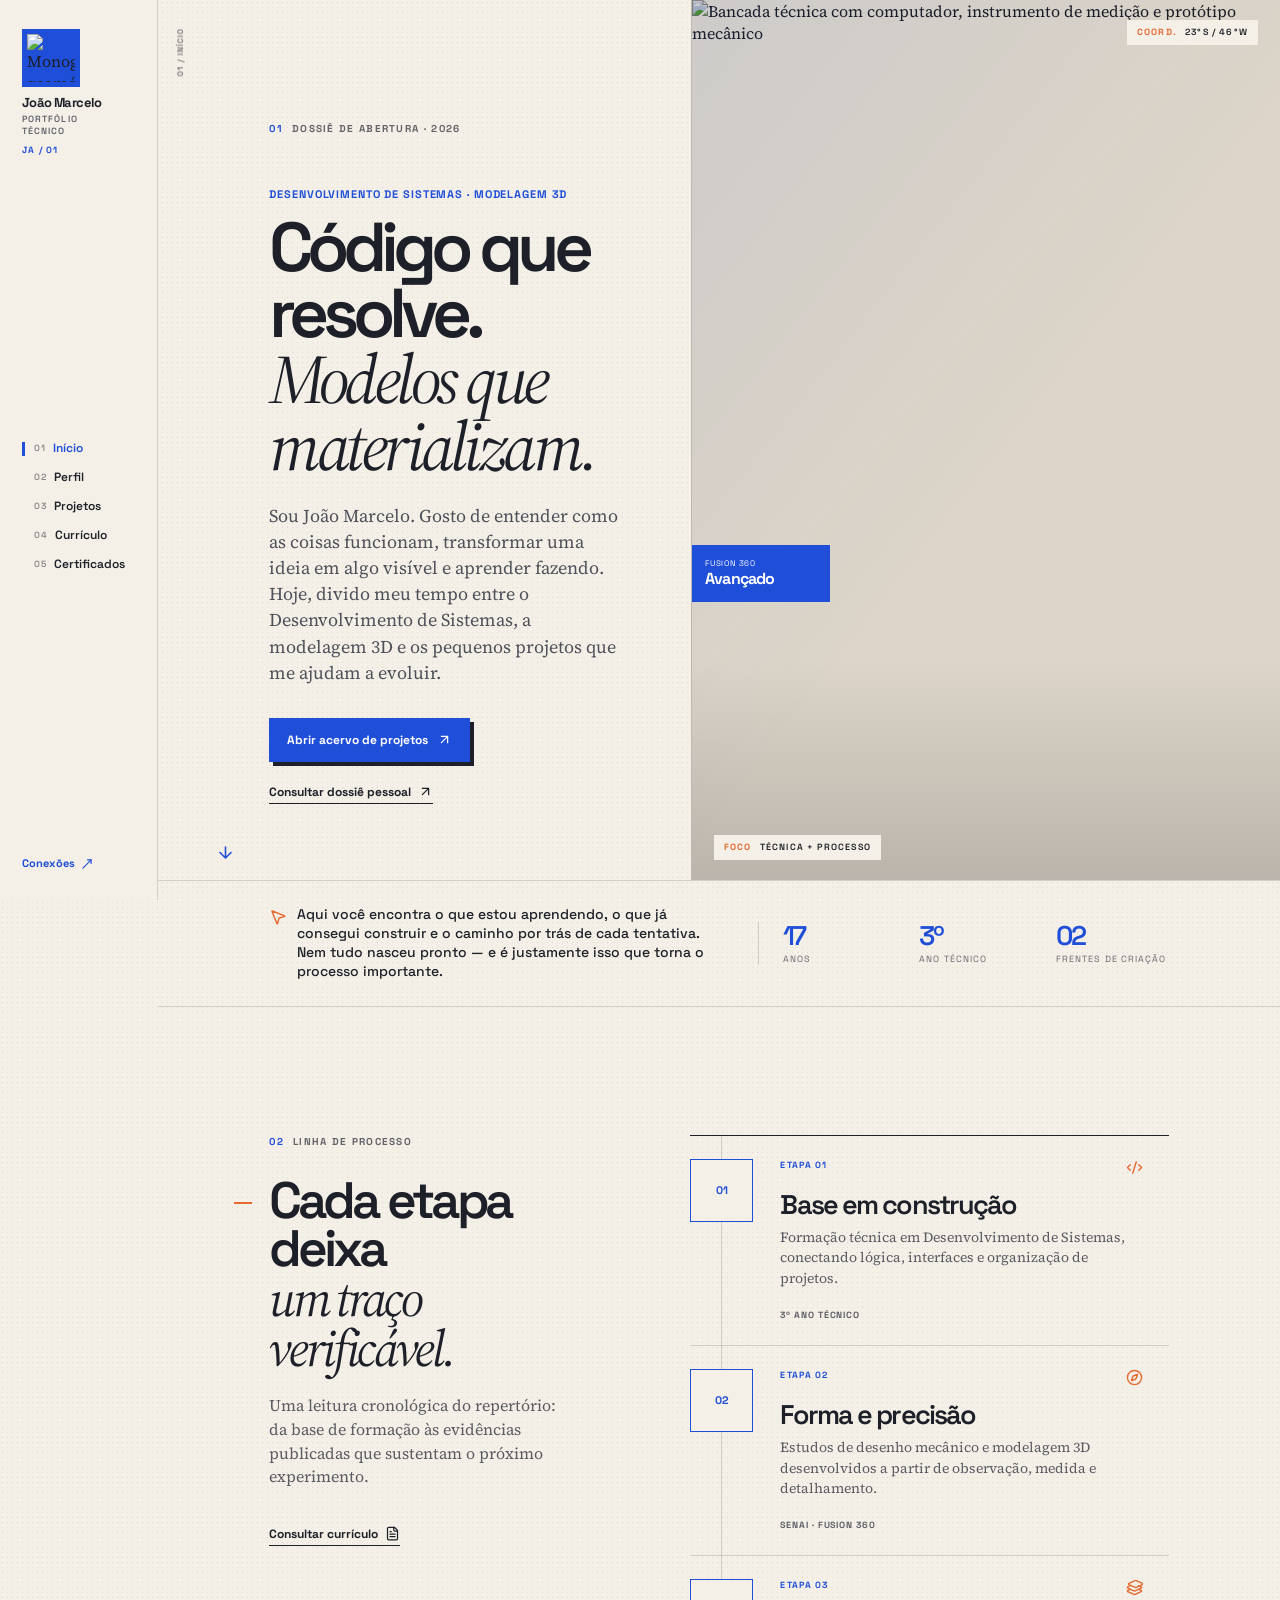
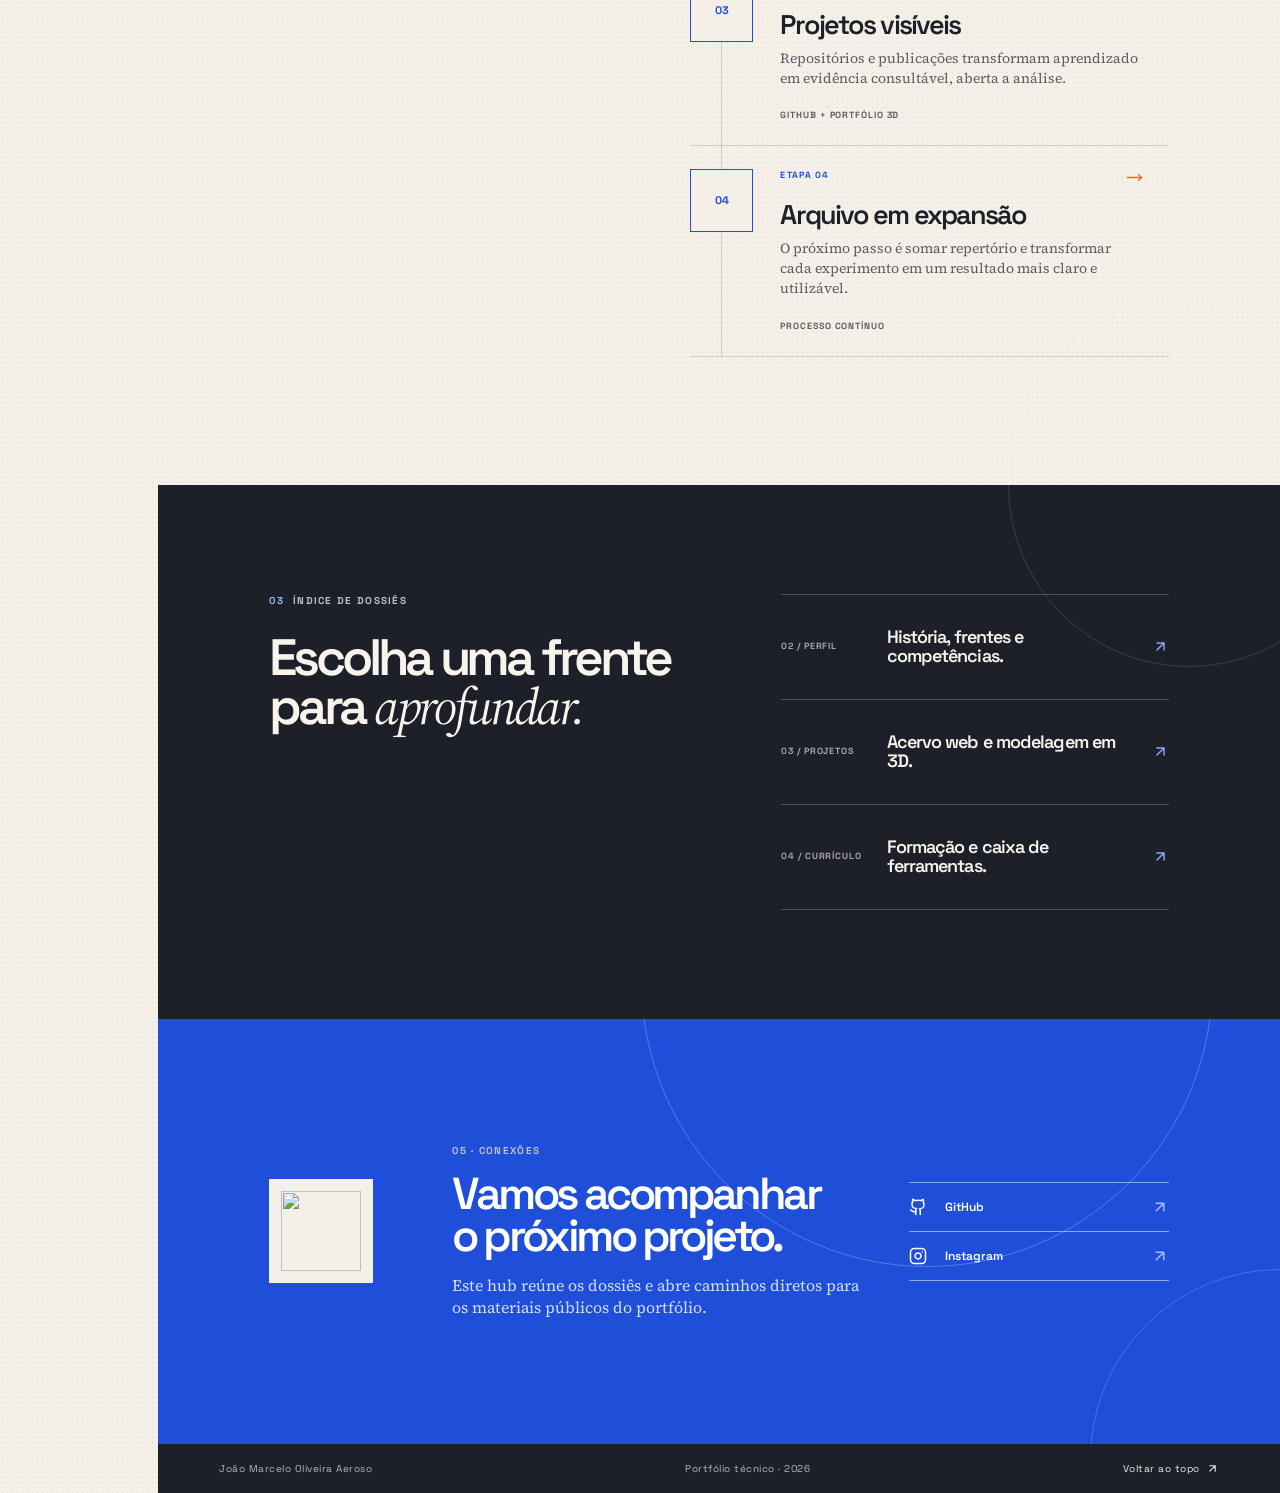
==== commit c2e90903: "Add files via upload" ====
--- a/index.html
+++ b/index.html
@@ -5,27 +5,27 @@
   <meta charset="UTF-8" />
   <meta name="viewport" content="width=device-width, initial-scale=1.0, maximum-scale=1" />
   <meta name="description" content="Portfólio técnico de João Marcelo Oliveira Aeroso: desenvolvimento de sistemas, projetos web e modelagem 3D." />
-  <link rel="icon" type="image/png" href="/assets/img/joao-ja-monogram_06718d45.png" />
+  <link rel="icon" type="image/png" href="assets/img/joao-ja-monogram_06718d45.png" />
   <link rel="preconnect" href="https://fonts.googleapis.com" />
   <link rel="preconnect" href="https://fonts.gstatic.com" crossorigin />
   <link href="https://fonts.googleapis.com/css2?family=Source+Serif+4:opsz,wght@8..60,400;8..60,500;8..60,600&family=Space+Grotesk:wght@400;500;600;700&display=swap" rel="stylesheet" />
-  <link rel="stylesheet" href="/style.css" />
+  <link rel="stylesheet" href="style.css" />
   <title>João Marcelo | Portfólio Técnico</title>
 </head>
 <body>
   <div class="portfolio-frame">
     <aside class="side-rail" aria-label="Navegação do portfólio">
-      <a href="/" class="rail-brand" aria-label="Página inicial de João Marcelo">
-        <span class="rail-mark"><img src="/assets/img/joao-ja-monogram_06718d45.png" alt="Monograma geométrico JA" /></span>
+      <a href="index.html" class="rail-brand" aria-label="Página inicial de João Marcelo">
+        <span class="rail-mark"><img src="assets/img/joao-ja-monogram_06718d45.png" alt="Monograma geométrico JA" /></span>
         <span class="rail-brand-copy"><strong>João Marcelo</strong><small>Portfólio técnico</small></span>
         <i>JA / 01</i>
       </a>
       <nav class="rail-nav" aria-label="Páginas do portfólio">
-        <a href="/" class="rail-nav-link is-active" aria-current="page"><span>01</span>Início</a>
-        <a href="/perfil/" class="rail-nav-link"><span>02</span>Perfil</a>
-        <a href="/projetos/" class="rail-nav-link"><span>03</span>Projetos</a>
-        <a href="/curriculo/" class="rail-nav-link"><span>04</span>Currículo</a>
-        <a href="/certificados/" class="rail-nav-link"><span>05</span>Certificados</a>
+        <a href="index.html" class="rail-nav-link is-active" aria-current="page"><span>01</span>Início</a>
+        <a href="perfil/index.html" class="rail-nav-link"><span>02</span>Perfil</a>
+        <a href="projetos/index.html" class="rail-nav-link"><span>03</span>Projetos</a>
+        <a href="curriculo/index.html" class="rail-nav-link"><span>04</span>Currículo</a>
+        <a href="certificados/index.html" class="rail-nav-link"><span>05</span>Certificados</a>
       </nav>
       <a class="rail-contact" href="#conexoes">Conexões <svg viewBox="0 0 24 24" width="24" height="24" fill="none" stroke="currentColor" stroke-width="2" stroke-linecap="round" stroke-linejoin="round" aria-hidden="true"><path d="M13 5H19V11"/><path d="M19 5L5 19"/></svg></a>
     </aside>
@@ -36,14 +36,14 @@
           <p class="folio-label"><span>01</span> Dossiê de abertura · 2026</p>
           <p class="eyebrow">Desenvolvimento de Sistemas · Modelagem 3D</p>
           <h1 id="home-title">Código que resolve.<br /><em>Modelos que materializam.</em></h1>
-          <p class="hero-summary">Sou João Marcelo, estudante técnico de Desenvolvimento de Sistemas e desenhista mecânico. Construo meu repertório entre interfaces, lógica e peças em três dimensões.</p>
+          <p class="hero-summary">Sou João Marcelo. Gosto de entender como as coisas funcionam, transformar uma ideia em algo visível e aprender fazendo. Hoje, divido meu tempo entre o Desenvolvimento de Sistemas, a modelagem 3D e os pequenos projetos que me ajudam a evoluir.</p>
           <div class="hero-actions">
-            <a class="button button-primary" href="/projetos/">Abrir acervo de projetos <svg viewBox="0 0 24 24" width="24" height="24" fill="none" stroke="currentColor" stroke-width="2" stroke-linecap="round" stroke-linejoin="round" aria-hidden="true"><path d="M7 17 17 7M7 7h10v10"/></svg></a>
-            <a class="text-link" href="/perfil/">Consultar dossiê pessoal <svg viewBox="0 0 24 24" width="24" height="24" fill="none" stroke="currentColor" stroke-width="2" stroke-linecap="round" stroke-linejoin="round" aria-hidden="true"><path d="M7 17 17 7M7 7h10v10"/></svg></a>
+            <a class="button button-primary" href="projetos/index.html">Abrir acervo de projetos <svg viewBox="0 0 24 24" width="24" height="24" fill="none" stroke="currentColor" stroke-width="2" stroke-linecap="round" stroke-linejoin="round" aria-hidden="true"><path d="M7 17 17 7M7 7h10v10"/></svg></a>
+            <a class="text-link" href="perfil/index.html">Consultar dossiê pessoal <svg viewBox="0 0 24 24" width="24" height="24" fill="none" stroke="currentColor" stroke-width="2" stroke-linecap="round" stroke-linejoin="round" aria-hidden="true"><path d="M7 17 17 7M7 7h10v10"/></svg></a>
           </div>
         </div>
         <div class="hero-art" aria-label="Bancada de engenharia com instrumentos técnicos">
-          <img src="/assets/img/joao-home-atelier_125a5f96.jpg" alt="Bancada técnica com computador, instrumento de medição e protótipo mecânico" />
+          <img src="assets/img/joao-home-atelier_125a5f96.jpg" alt="Bancada técnica com computador, instrumento de medição e protótipo mecânico" />
           <span class="art-meta art-meta-top"><b>Coord.</b> 23°S / 46°W</span>
           <span class="art-meta art-meta-bottom"><b>Foco</b> técnica + processo</span>
           <span class="hero-stamp"><small>FUSION 360</small><strong>Avançado</strong></span>
@@ -54,7 +54,7 @@
       <section class="status-strip" aria-label="Resumo rápido do perfil">
         <div class="status-note">
           <svg viewBox="0 0 24 24" width="24" height="24" fill="none" stroke="currentColor" stroke-width="2" stroke-linecap="round" stroke-linejoin="round" aria-hidden="true"><path d="M4.037 4.688a.495.495 0 0 1 .651-.651l16 6.5a.5.5 0 0 1-.063.947l-6.124 1.58a2 2 0 0 0-1.438 1.435l-1.579 6.126a.5.5 0 0 1-.947.063z"/></svg>
-          <p>Um portfólio técnico em movimento, com material já acessível para consulta e análise.</p>
+          <p>Aqui você encontra o que estou aprendendo, o que já consegui construir e o caminho por trás de cada tentativa. Nem tudo nasceu pronto — e é justamente isso que torna o processo importante.</p>
         </div>
         <dl class="status-stats">
           <div><dt>17</dt><dd>anos</dd></div>
@@ -68,7 +68,7 @@
           <p class="folio-label"><span>02</span> Linha de processo</p>
           <h2 id="journey-title">Cada etapa deixa<br /><em>um traço verificável.</em></h2>
           <p>Uma leitura cronológica do repertório: da base de formação às evidências publicadas que sustentam o próximo experimento.</p>
-          <a class="text-link" href="/curriculo/">Consultar currículo <svg viewBox="0 0 24 24" width="24" height="24" fill="none" stroke="currentColor" stroke-width="2" stroke-linecap="round" stroke-linejoin="round" aria-hidden="true"><path d="M15 2H6a2 2 0 0 0-2 2v16a2 2 0 0 0 2 2h12a2 2 0 0 0 2-2V7z"/><path d="M14 2v4a2 2 0 0 0 2 2h4"/><path d="M10 9H8"/><path d="M16 13H8"/><path d="M16 17H8"/></svg></a>
+          <a class="text-link" href="curriculo/index.html">Consultar currículo <svg viewBox="0 0 24 24" width="24" height="24" fill="none" stroke="currentColor" stroke-width="2" stroke-linecap="round" stroke-linejoin="round" aria-hidden="true"><path d="M15 2H6a2 2 0 0 0-2 2v16a2 2 0 0 0 2 2h12a2 2 0 0 0 2-2V7z"/><path d="M14 2v4a2 2 0 0 0 2 2h4"/><path d="M10 9H8"/><path d="M16 13H8"/><path d="M16 17H8"/></svg></a>
         </div>
         <ol class="journey-track">
           <li class="journey-entry">
@@ -116,14 +116,14 @@
           <h2 id="dossier-index-title">Escolha uma frente<br />para <em>aprofundar.</em></h2>
         </div>
         <div class="index-links">
-          <a href="/perfil/" class="dossier-link"><span>02 / Perfil</span><strong>História, frentes e competências.</strong><svg viewBox="0 0 24 24" width="24" height="24" fill="none" stroke="currentColor" stroke-width="2" stroke-linecap="round" stroke-linejoin="round" aria-hidden="true"><path d="M7 17 17 7M7 7h10v10"/></svg></a>
-          <a href="/projetos/" class="dossier-link"><span>03 / Projetos</span><strong>Acervo web e modelagem em 3D.</strong><svg viewBox="0 0 24 24" width="24" height="24" fill="none" stroke="currentColor" stroke-width="2" stroke-linecap="round" stroke-linejoin="round" aria-hidden="true"><path d="M7 17 17 7M7 7h10v10"/></svg></a>
-          <a href="/curriculo/" class="dossier-link"><span>04 / Currículo</span><strong>Formação e caixa de ferramentas.</strong><svg viewBox="0 0 24 24" width="24" height="24" fill="none" stroke="currentColor" stroke-width="2" stroke-linecap="round" stroke-linejoin="round" aria-hidden="true"><path d="M7 17 17 7M7 7h10v10"/></svg></a>
+          <a href="perfil/index.html" class="dossier-link"><span>02 / Perfil</span><strong>História, frentes e competências.</strong><svg viewBox="0 0 24 24" width="24" height="24" fill="none" stroke="currentColor" stroke-width="2" stroke-linecap="round" stroke-linejoin="round" aria-hidden="true"><path d="M7 17 17 7M7 7h10v10"/></svg></a>
+          <a href="projetos/index.html" class="dossier-link"><span>03 / Projetos</span><strong>Acervo web e modelagem em 3D.</strong><svg viewBox="0 0 24 24" width="24" height="24" fill="none" stroke="currentColor" stroke-width="2" stroke-linecap="round" stroke-linejoin="round" aria-hidden="true"><path d="M7 17 17 7M7 7h10v10"/></svg></a>
+          <a href="curriculo/index.html" class="dossier-link"><span>04 / Currículo</span><strong>Formação e caixa de ferramentas.</strong><svg viewBox="0 0 24 24" width="24" height="24" fill="none" stroke="currentColor" stroke-width="2" stroke-linecap="round" stroke-linejoin="round" aria-hidden="true"><path d="M7 17 17 7M7 7h10v10"/></svg></a>
         </div>
       </section>
 
       <section class="shared-contact" id="conexoes" aria-labelledby="shared-contact-title">
-        <div class="contact-seal"><img src="/assets/img/joao-ja-monogram_06718d45.png" alt="" /></div>
+        <div class="contact-seal"><img src="assets/img/joao-ja-monogram_06718d45.png" alt="" /></div>
         <div class="contact-intro">
           <p class="folio-label inverse">05 · Conexões</p>
           <h2 id="shared-contact-title">Vamos acompanhar<br />o próximo projeto.</h2>
@@ -131,7 +131,7 @@
         </div>
         <div class="contact-list">
           <a href="https://github.com/jaeroso" target="_blank" rel="noreferrer"><svg viewBox="0 0 24 24" width="24" height="24" fill="none" stroke="currentColor" stroke-width="2" stroke-linecap="round" stroke-linejoin="round" aria-hidden="true"><path d="M15 22v-4a4.8 4.8 0 0 0-1-3.5c3 0 6-2 6-5.5.08-1.25-.27-2.48-1-3.5.28-1.15.28-2.35 0-3.5 0 0-1 0-3 1.5-2.64-.5-5.36-.5-8 0C6 1.5 5 1.5 5 1.5c-.3 1.15-.3 2.35 0 3.5A5.4 5.4 0 0 0 4 8.5C4 12 7 14 10 14a4.8 4.8 0 0 0-1 3.5V22"/><path d="M9 18c-4.51 2-5-2-7-2"/></svg> <span>GitHub</span><svg viewBox="0 0 24 24" width="24" height="24" fill="none" stroke="currentColor" stroke-width="2" stroke-linecap="round" stroke-linejoin="round" aria-hidden="true"><path d="M7 17 17 7M7 7h10v10"/></svg></a>
-          <a href="https://www.instagram.com/p/DWhuLLMDFs2/" target="_blank" rel="noreferrer"><svg viewBox="0 0 24 24" width="24" height="24" fill="none" stroke="currentColor" stroke-width="2" stroke-linecap="round" stroke-linejoin="round" aria-hidden="true"><rect width="20" height="20" x="2" y="2" rx="5" ry="5"/><path d="M16 11.37A4 4 0 1 1 12.63 8 4 4 0 0 1 16 11.37z"/><path d="M17.5 6.5h.01"/></svg> <span>Instagram</span><svg viewBox="0 0 24 24" width="24" height="24" fill="none" stroke="currentColor" stroke-width="2" stroke-linecap="round" stroke-linejoin="round" aria-hidden="true"><path d="M7 17 17 7M7 7h10v10"/></svg></a>
+          <a href="https://www.instagram.com/joaeroso/" target="_blank" rel="noreferrer"><svg viewBox="0 0 24 24" width="24" height="24" fill="none" stroke="currentColor" stroke-width="2" stroke-linecap="round" stroke-linejoin="round" aria-hidden="true"><rect width="20" height="20" x="2" y="2" rx="5" ry="5"/><path d="M16 11.37A4 4 0 1 1 12.63 8 4 4 0 0 1 16 11.37z"/><path d="M17.5 6.5h.01"/></svg> <span>Instagram</span><svg viewBox="0 0 24 24" width="24" height="24" fill="none" stroke="currentColor" stroke-width="2" stroke-linecap="round" stroke-linejoin="round" aria-hidden="true"><path d="M7 17 17 7M7 7h10v10"/></svg></a>
         </div>
       </section>
       <footer class="site-footer">
@@ -142,6 +142,6 @@
     </main>
   </div>
 
-  <script src="/script.js"></script>
+  <script src="script.js"></script>
 </body>
 </html>
--- a/style.css
+++ b/style.css
@@ -453,3 +453,35 @@
   .pdf-viewer-actions a { display: none; }
   .pdf-viewer-canvas { height: min(72dvh, 650px); }
 }
+
+
+/* Project detail layer — added to make the portfolio easier to understand. */
+.project-detail-intro { max-width: 900px; padding: 7rem 7vw 3rem; }
+.project-detail-intro h2 { margin: .65rem 0 1.25rem; font-size: clamp(2.2rem, 5vw, 4.8rem); line-height: .98; }
+.project-detail-intro > p:last-child { max-width: 640px; color: var(--ink-soft, #62636a); font-size: 1.05rem; line-height: 1.7; }
+.project-details { display: grid; gap: 1.5rem; padding: 0 7vw 7rem; }
+.project-detail-card { position: relative; display: grid; grid-template-columns: 90px minmax(0, 1fr); gap: 1rem; padding: clamp(1.5rem, 4vw, 3.5rem); overflow: hidden; border: 1px solid rgba(255,255,255,.12); }
+.project-detail-card--blue { background: #3457d5; color: #fff; }
+.project-detail-card--dark { background: #24262f; color: #fff; }
+.project-detail-card--paper { background: #f1eee7; color: #1f2025; border-color: #d7d2c9; }
+.project-detail-number { font: 700 clamp(2rem, 4vw, 4rem)/1 'Space Grotesk', sans-serif; opacity: .45; }
+.project-detail-main { max-width: 930px; }
+.project-kicker { margin: 0 0 .85rem; font: 700 .7rem/1.3 'Space Grotesk', sans-serif; letter-spacing: .16em; text-transform: uppercase; opacity: .7; }
+.project-detail-main h2 { margin: 0 0 .85rem; font-size: clamp(2rem, 4vw, 4rem); line-height: .98; }
+.project-lead { max-width: 680px; margin: 0 0 2rem; font: 1.25rem/1.45 'Source Serif 4', serif; }
+.project-detail-columns { display: grid; grid-template-columns: repeat(2, minmax(0, 1fr)); gap: 2rem; margin-bottom: 1.75rem; }
+.project-detail-columns strong { display: block; margin-bottom: .45rem; font: 700 .72rem/1.2 'Space Grotesk', sans-serif; letter-spacing: .12em; text-transform: uppercase; }
+.project-detail-columns p { margin: 0; max-width: 430px; line-height: 1.65; opacity: .82; }
+.project-meta { display: flex; flex-wrap: wrap; gap: .5rem; margin: 0 0 1.7rem; }
+.project-meta span { padding: .45rem .65rem; border: 1px solid currentColor; font: 700 .68rem/1 'Space Grotesk', sans-serif; letter-spacing: .08em; text-transform: uppercase; opacity: .75; }
+.button-dark { color: #1f2025; background: transparent; border: 1px solid #1f2025; }
+.repository-note { max-width: 470px; margin: 1rem 0 0; line-height: 1.65; opacity: .72; }
+@media (max-width: 760px) {
+  .project-detail-intro { padding: 5rem 1.4rem 2rem; }
+  .project-details { padding: 0 1.4rem 5rem; }
+  .project-detail-card { grid-template-columns: 1fr; gap: .7rem; }
+  .project-detail-number { font-size: 2rem; }
+  .project-detail-columns { grid-template-columns: 1fr; gap: 1.2rem; }
+  .project-detail-main h2 { font-size: 2.35rem; }
+  .project-lead { font-size: 1.1rem; }
+}
